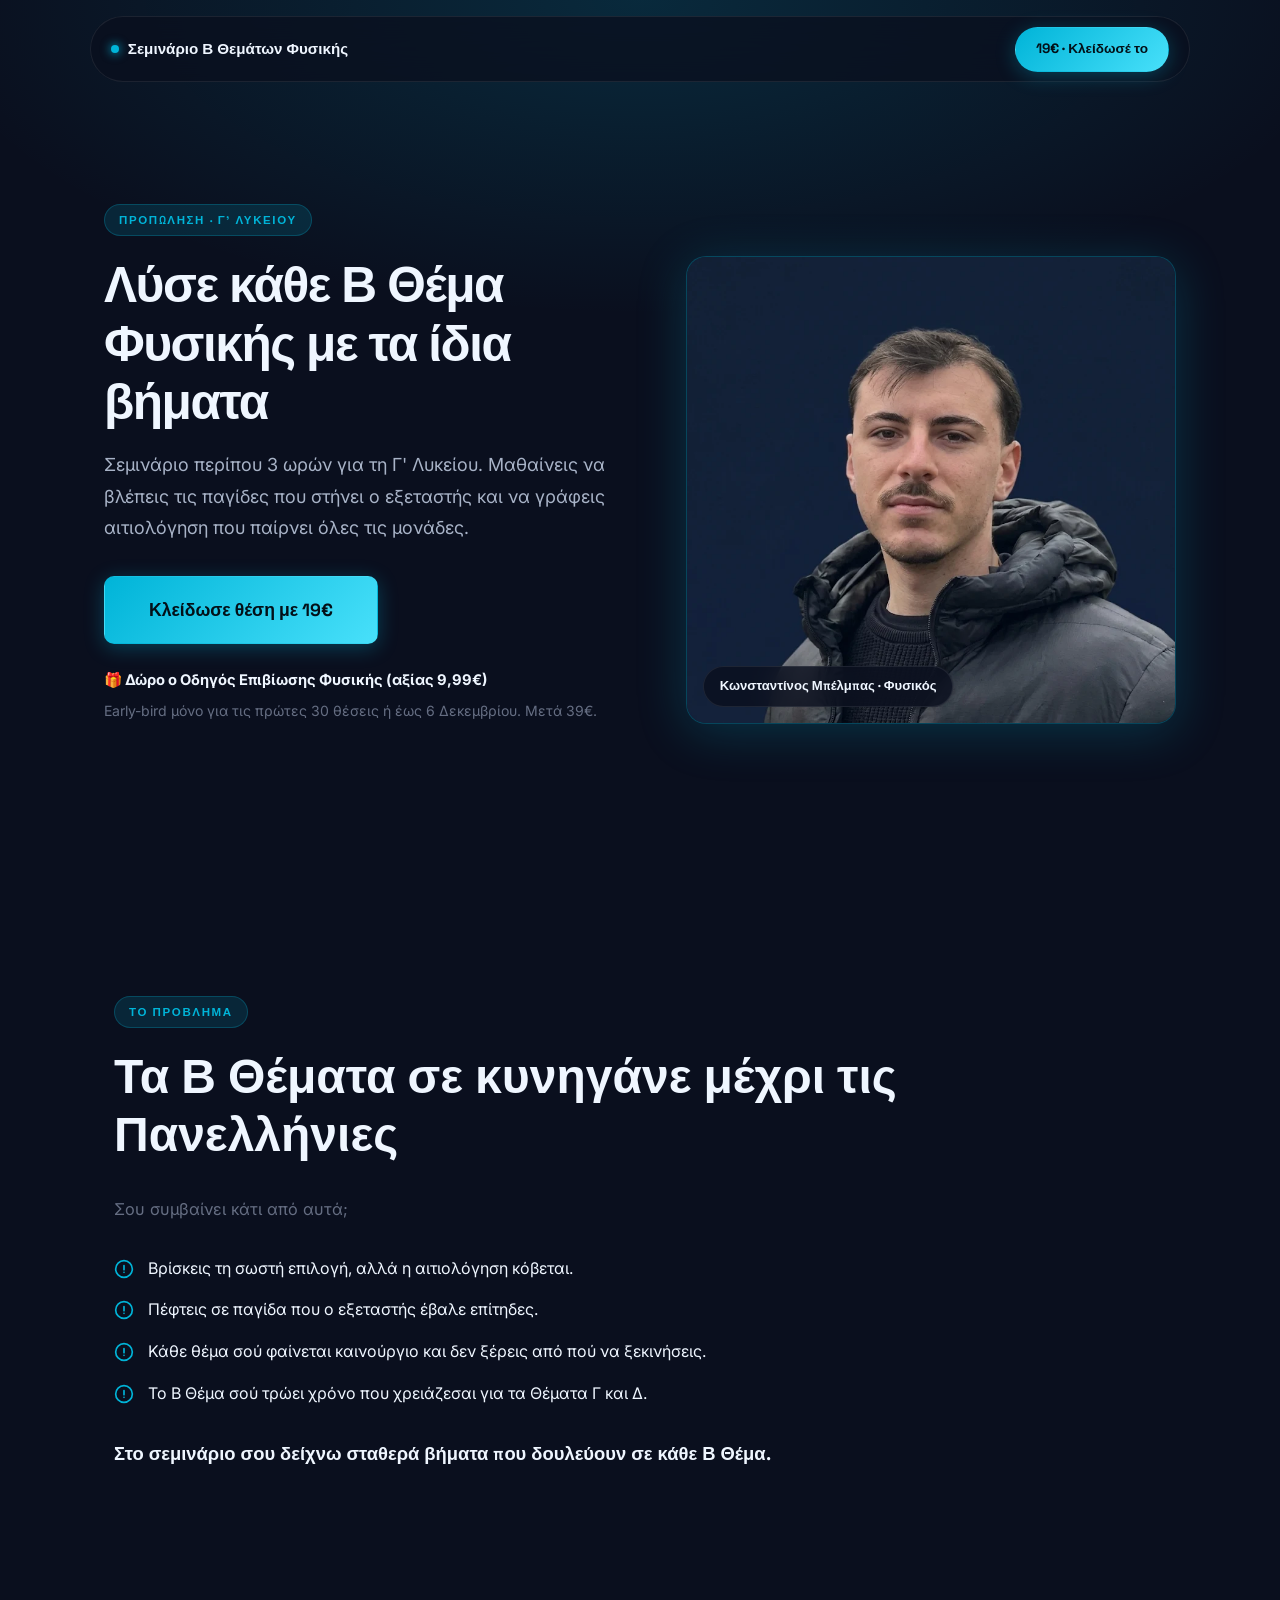
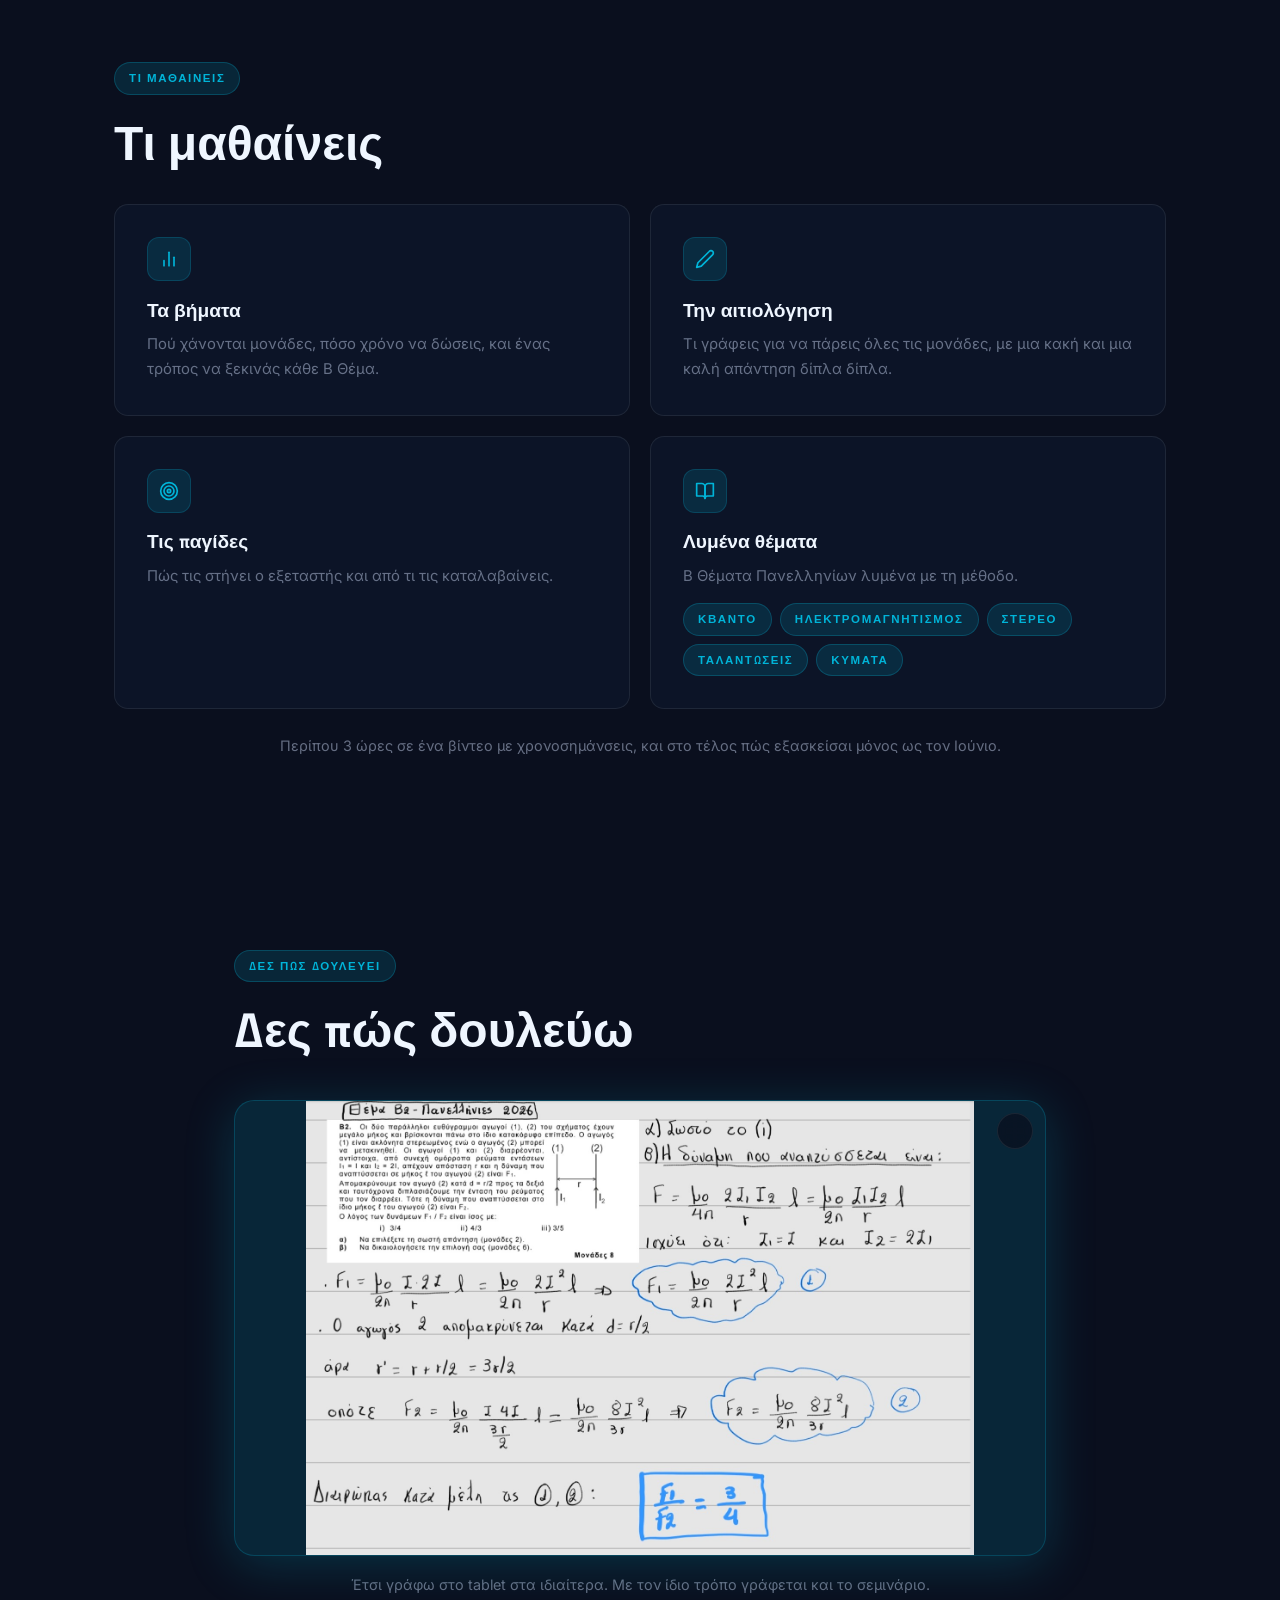
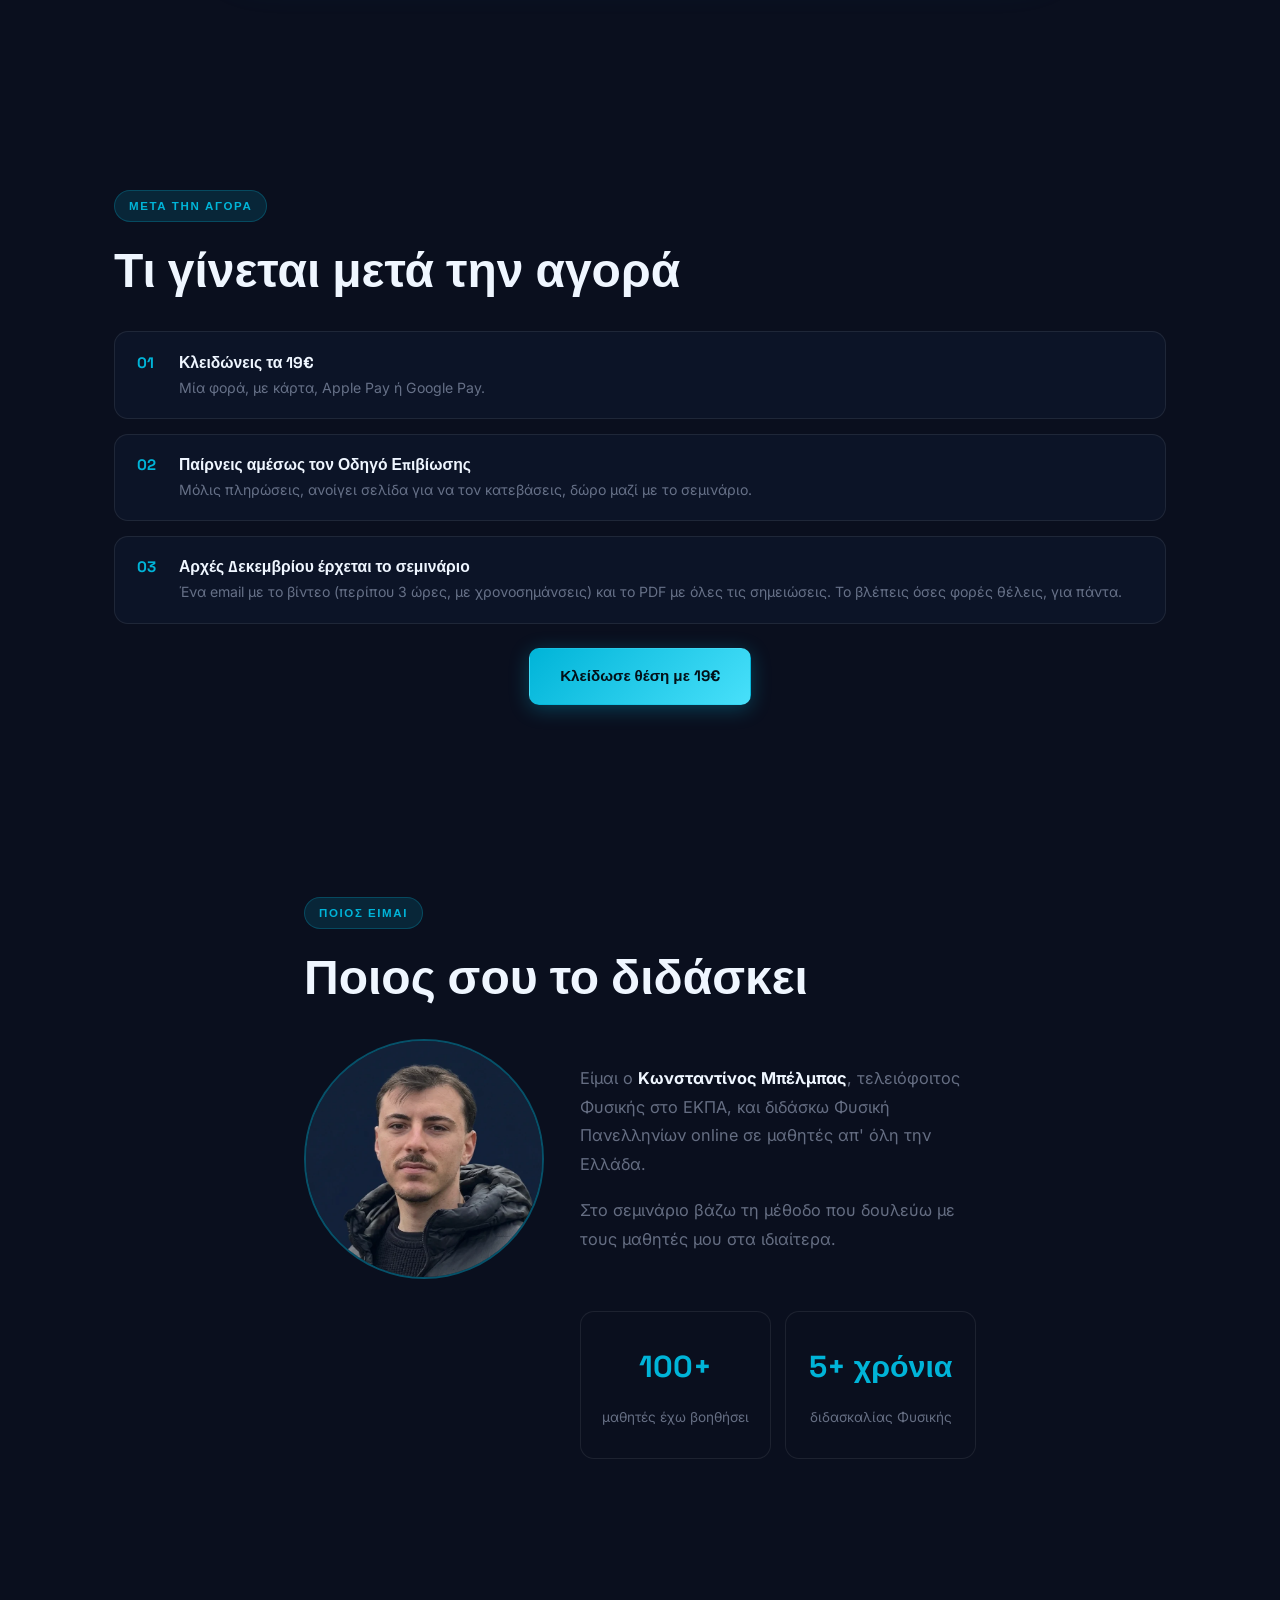
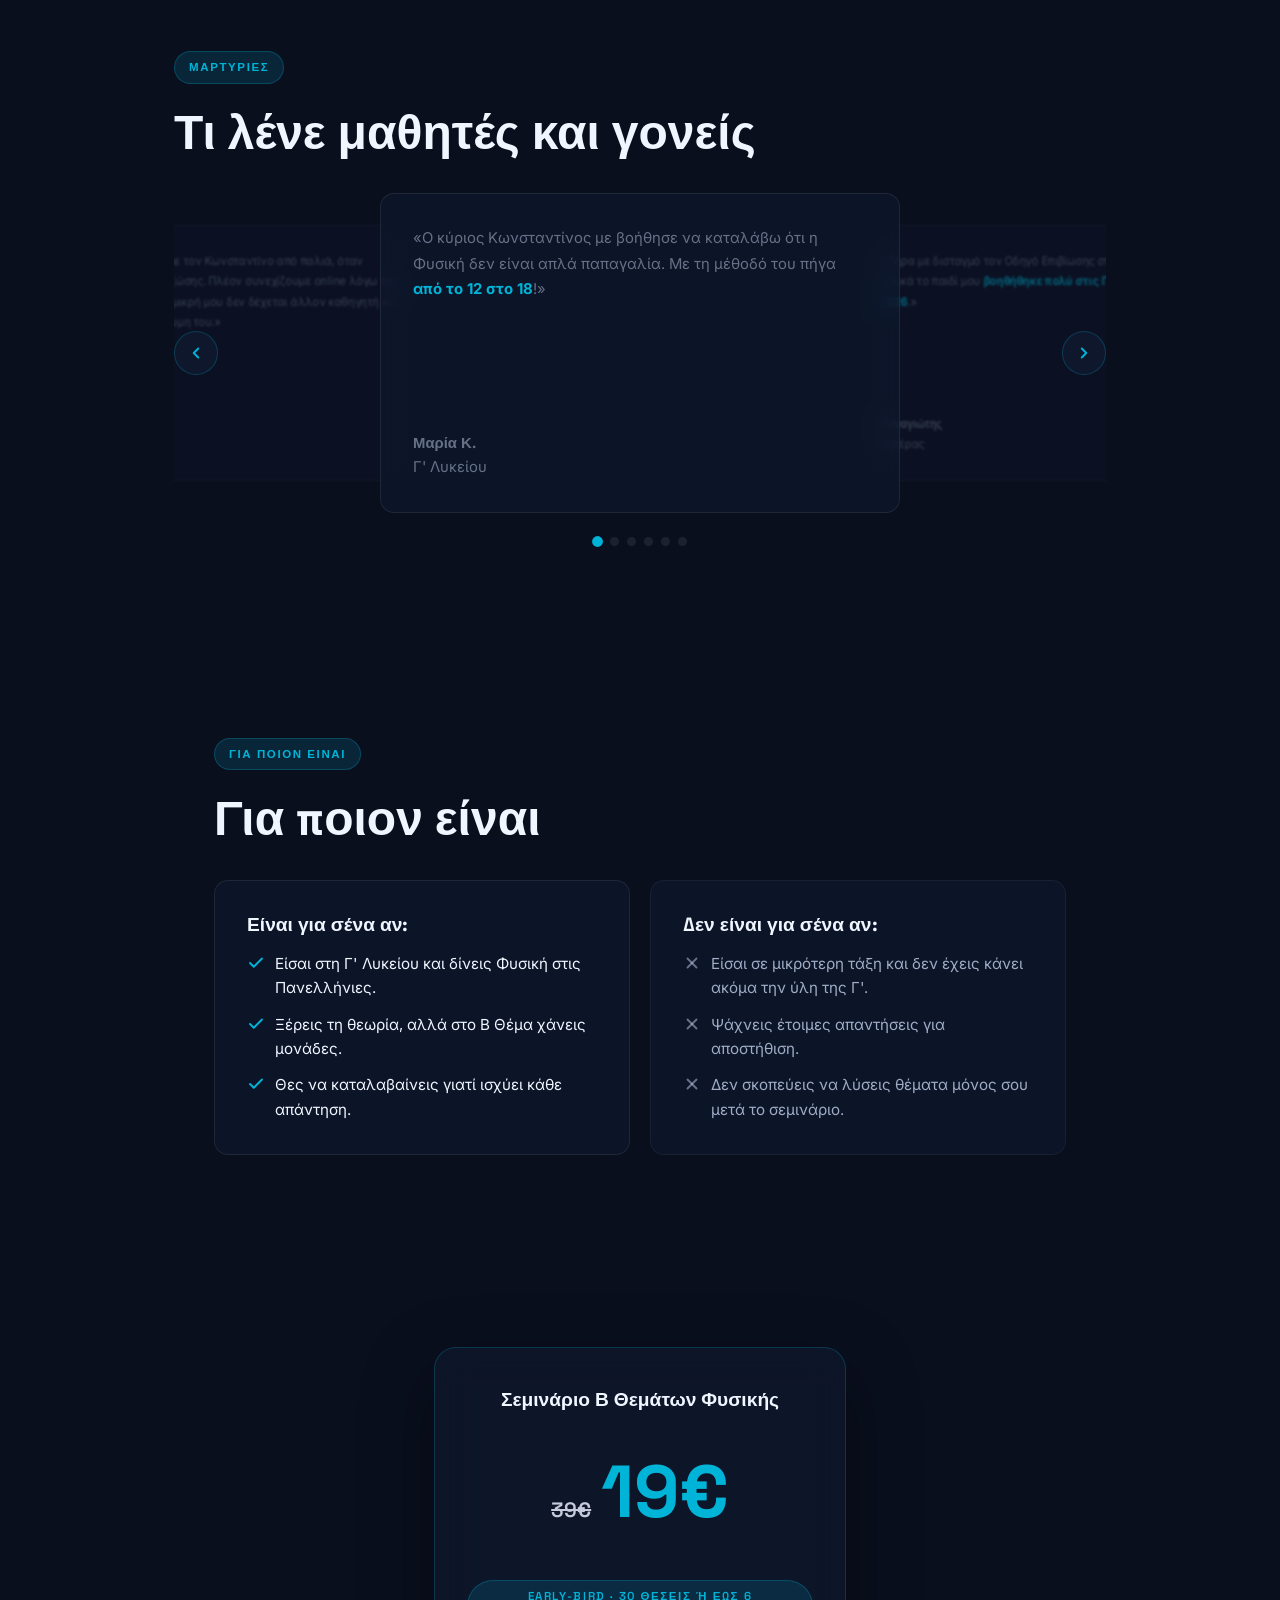
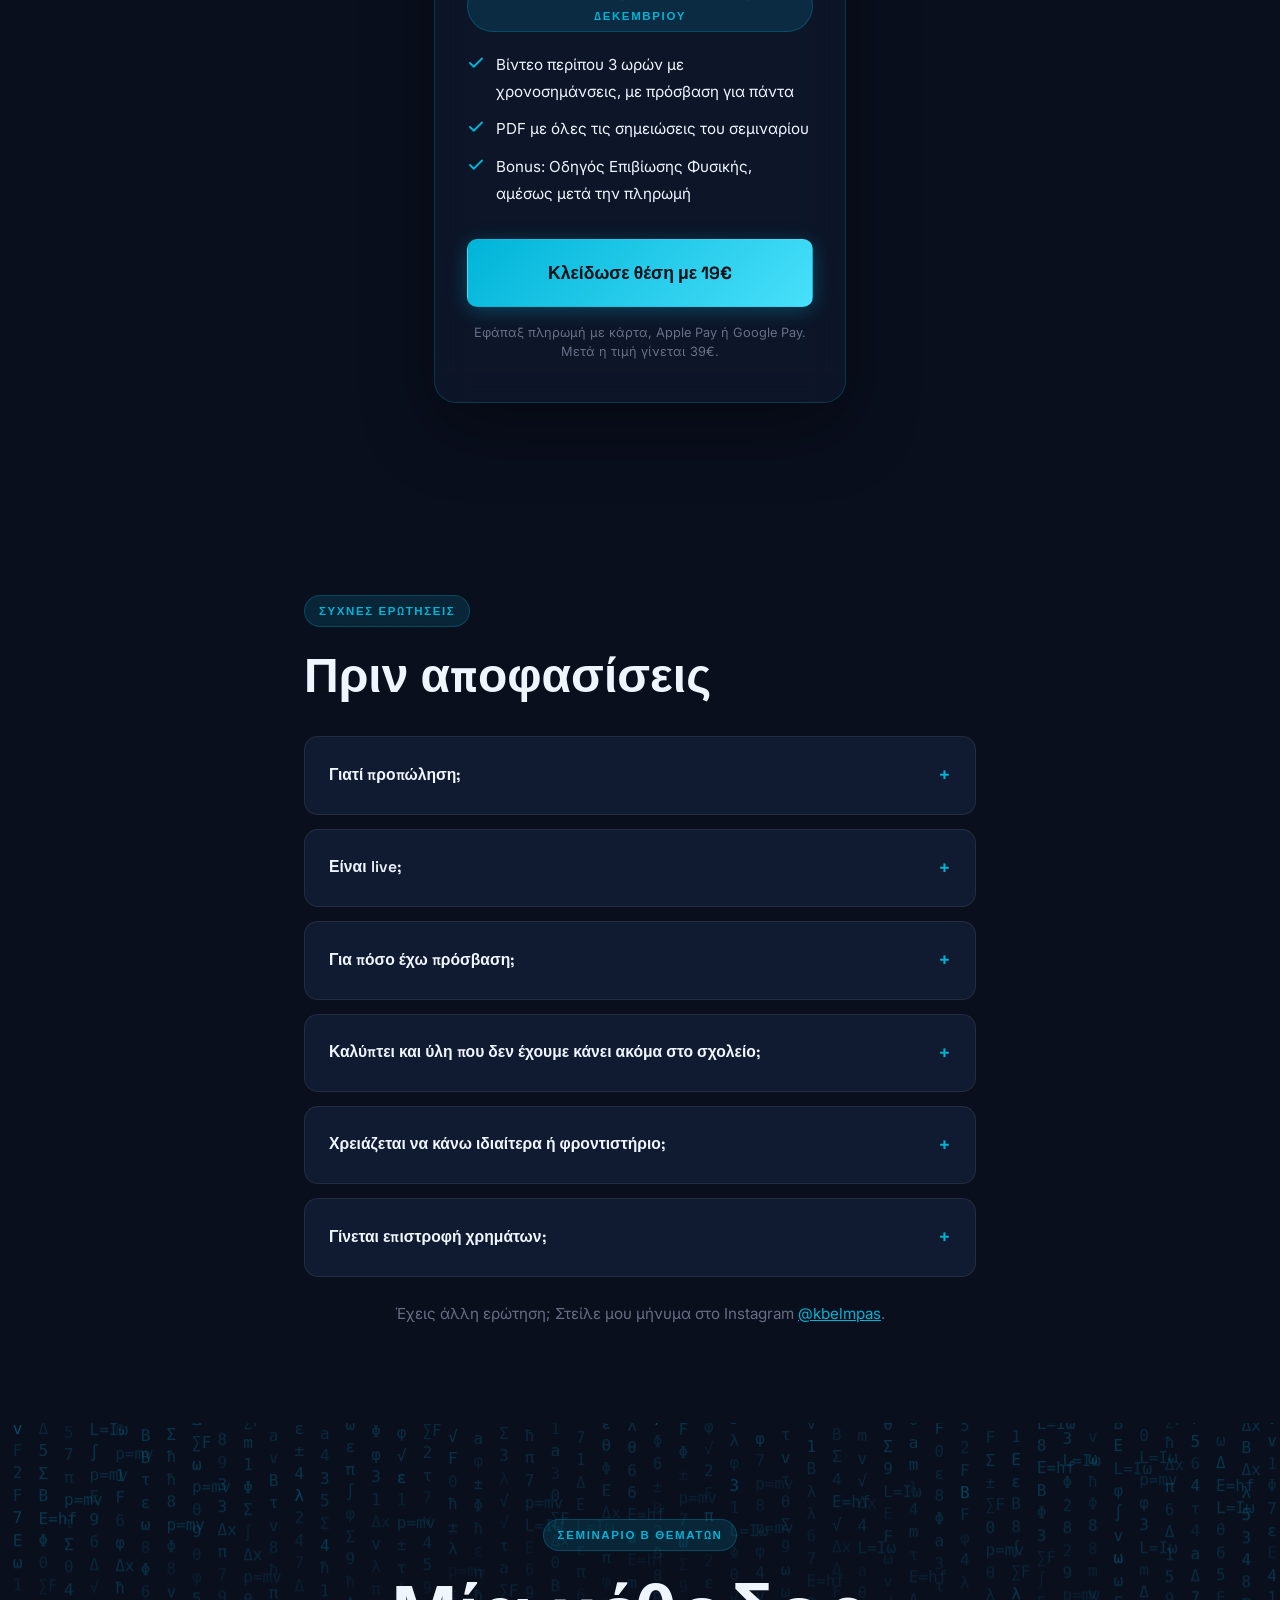
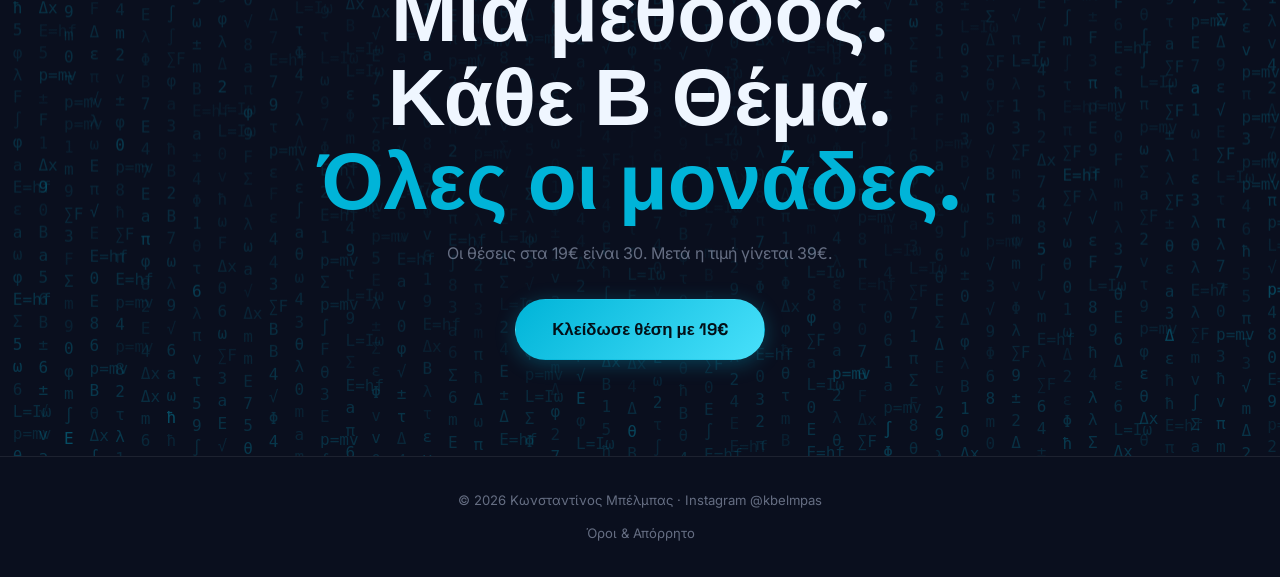
==== seminario/index.html @ d022cf9c "Swap hero/preview images: hero gets the author photo, preview gets the solved topic with zoom "Δες π" ====
<!DOCTYPE html>
<html lang="el">
<head>
  <meta charset="UTF-8" />
  <script>
    const SEMINARIO_CONFIG = {
      PRICE: "19€",
      PRICE_LABEL: "Early-bird · 30 θέσεις ή έως 6 Δεκεμβρίου",
      OLD_PRICE: "39€",
      PAYMENT_LINK: "https://buy.stripe.com/fZucN7dxR2Xf4Qkc6U7EQ06",
      EARLY_BIRD: true,
      PREVIEW_VIDEO_URL: "",
      HERO_VIDEO_URL: "",
      TESTIMONIALS: [
        {
          text: "Ο κύριος Κωνσταντίνος με βοήθησε να καταλάβω ότι η Φυσική δεν είναι απλά παπαγαλία. Με τη μέθοδό του πήγα από το 12 στο 18!",
          name: "Μαρία Κ.",
          detail: "Γ' Λυκείου",
          highlight: "από το 12 στο 18"
        },
        {
          text: "Πήρα με δισταγμό τον Οδηγό Επιβίωσης στη Φυσική, αλλά τελικά το παιδί μου βοηθήθηκε πολύ στις Πανελλήνιες του 2026.",
          name: "Παναγιώτης",
          detail: "πατέρας",
          highlight: "βοηθήθηκε πολύ στις Πανελλήνιες του 2026"
        },
        {
          text: "Ο κ. Κωνσταντίνος σε κάνει να καταλαβαίνεις ότι η Φυσική δεν είναι μόνο τύποι, αλλά βρίσκει εφαρμογές παντού. Πήγα από το 9 στο 16.",
          name: "Κώστας",
          detail: "Γ' Λυκείου",
          highlight: "από το 9 στο 16"
        },
        {
          text: "Αν και νέος, ο Κωνσταντίνος εμπνέει μια σιγουριά και κάνει τα παιδιά να προσπαθήσουν περισσότερο.",
          name: "Γιώργος",
          detail: "πατέρας"
        },
        {
          text: "Στην αρχή ήμουν διστακτική με τα online μαθήματα, αλλά ο μικρός τα έχει λατρέψει. Οι μετακινήσεις πέρα-δώθε σταμάτησαν, κάτι πολύ σημαντικό για εμάς. Αυτό που ξεχωρίζω είναι η οργάνωσή του, τόσο στο μάθημα όσο και στη συνεργασία μας.",
          name: "Κατερίνα",
          detail: "μητέρα"
        },
        {
          text: "Κάνουμε μάθημα με τον Κωνσταντίνο από παλιά, όταν δίδασκε ακόμα δια ζώσης. Πλέον συνεχίζουμε online λόγω της μετακόμισής του. Η μικρή μου δεν δέχεται άλλον καθηγητή και μετράει πολύ τη γνώμη του.",
          name: "Ορέστης",
          detail: "πατέρας"
        }
      ],
      EXAMPLE: { bad: "", good: "" }
    };

  </script>
  <meta name="viewport" content="width=device-width, initial-scale=1.0" />
  <meta name="robots" content="noindex, nofollow" />
  <title>Σεμινάριο Β Θεμάτων Φυσικής Πανελληνίων | Κωνσταντίνος Μπέλμπας</title>
  <meta name="description" content="Σεμινάριο περίπου 3 ωρών για τα Β Θέματα Φυσικής Πανελληνίων: τα βήματα, οι παγίδες και πώς γράφεις αιτιολόγηση για όλες τις μονάδες." />
  <meta property="og:title" content="Λύσε κάθε Β Θέμα Φυσικής με τα ίδια βήματα" />
  <meta property="og:description" content="Σεμινάριο περίπου 3 ωρών για τα Β Θέματα Φυσικής Πανελληνίων: τα βήματα, οι παγίδες και πώς γράφεις αιτιολόγηση για όλες τις μονάδες." />
  <meta property="og:image" content="/images/seminario-og.jpg" />
  <meta property="og:type" content="website" />
  <link rel="preconnect" href="https://fonts.googleapis.com" />
  <link rel="preconnect" href="https://fonts.gstatic.com" crossorigin />
  <link href="https://fonts.googleapis.com/css2?family=Space+Grotesk:wght@400;500;600;700&family=Inter:wght@400;500&display=swap" rel="stylesheet" />
  <link rel="stylesheet" href="/css/style.css" />
  <style>
    :root {
      --bg: #0A0F1E;
      --surface: #101A30;
      --accent: #00B4D8;
      --accent-dim: rgba(0, 180, 216, 0.14);
      --border: rgba(255, 255, 255, 0.08);
      --section-space: clamp(56px, 8vw, 96px);
    }

    .seminario-page {
      overflow-x: hidden;
    }

    .seminario-page section {
      padding: var(--section-space) 0;
    }

    .seminario-page h2 {
      margin-bottom: 32px;
    }

    .seminario-page .section-label {
      border-color: rgba(0, 180, 216, 0.25);
    }

    .seminario-page .btn-primary {
      background: linear-gradient(135deg, var(--accent) 0%, #48E0FA 100%);
      color: #031018;
      box-shadow: 0 4px 20px rgba(0, 180, 216, 0.3);
    }

    .seminario-page .btn-primary:hover {
      box-shadow: 0 8px 30px rgba(0, 180, 216, 0.45);
    }

    .seminario-page .btn-outline {
      border-color: rgba(0, 180, 216, 0.35);
    }

    .seminario-page .btn-outline:hover {
      border-color: rgba(0, 180, 216, 0.6);
    }

    .seminario-page .card {
      background: rgba(16, 26, 48, 0.55);
      backdrop-filter: blur(14px);
      -webkit-backdrop-filter: blur(14px);
    }

    .seminario-page .card:hover {
      border-color: rgba(0, 180, 216, 0.3);
    }

    .seminario-page .card-icon {
      border-color: rgba(0, 180, 216, 0.2);
    }

    .topbar {
      position: fixed;
      top: 16px;
      left: 50%;
      transform: translateX(-50%);
      z-index: 100;
      width: calc(100% - 2rem);
      max-width: 1100px;
      display: flex;
      align-items: center;
      justify-content: space-between;
      gap: 1rem;
      padding: 0.6rem 1.25rem;
      background: rgba(10, 15, 30, 0.75);
      backdrop-filter: blur(16px);
      -webkit-backdrop-filter: blur(16px);
      border: 1px solid var(--border);
      border-radius: 100px;
    }

    .topbar-brand {
      display: flex;
      align-items: center;
      gap: 0.55rem;
      font-family: 'Space Grotesk', sans-serif;
      font-weight: 700;
      color: var(--text);
      text-decoration: none;
      font-size: 0.95rem;
      white-space: nowrap;
    }

    .topbar-dot {
      width: 8px;
      height: 8px;
      border-radius: 50%;
      background: var(--accent);
      box-shadow: 0 0 8px 2px rgba(0, 180, 216, 0.55);
      flex-shrink: 0;
    }

    .topbar-brand-short {
      display: none;
    }

    .topbar-cta {
      display: inline-flex;
      align-items: center;
      justify-content: center;
      min-height: 44px;
      padding: 0.6rem 1.25rem;
      font-size: 0.85rem;
      border-radius: 100px;
      white-space: nowrap;
      flex-shrink: 0;
    }

    #hero {
      padding-top: calc(80px + 32px);
      background: radial-gradient(ellipse 80% 50% at 50% 0%, rgba(0, 180, 216, 0.16) 0%, transparent 70%);
    }

    #hero .container {
      max-width: 1120px;
    }

    .hero-grid {
      display: grid;
      grid-template-columns: 1fr;
      gap: 2.5rem;
      align-items: start;
    }

    .hero-content {
      text-align: center;
    }

    .hero-badges {
      display: flex;
      flex-wrap: wrap;
      justify-content: center;
      gap: 0.6rem;
      margin-bottom: 1.25rem;
    }

    .hero-badges .section-label {
      margin-bottom: 0;
    }

    .hero-title {
      font-size: clamp(2.1rem, 5vw, 3.1rem);
      line-height: 1.18;
      margin-bottom: 1.1rem;
    }

    .hero-sub {
      color: #A8B3C7;
      font-size: 1.125rem;
      max-width: 620px;
      margin: 0 auto 2rem;
    }

    .hero-buy {
      margin-bottom: 24px;
    }

    .hero-gift {
      color: var(--text);
      font-weight: 700;
      font-size: 0.92rem;
      margin-bottom: 0.35rem;
    }

    .hero-sub-note {
      color: var(--muted);
      font-size: 0.88rem;
    }

    .hero-media {
      position: relative;
      border-radius: 20px;
      overflow: hidden;
      aspect-ratio: 4 / 5;
      border: 1px solid rgba(0, 180, 216, 0.22);
      background: var(--accent-dim);
      box-shadow: 0 8px 50px rgba(0, 180, 216, 0.22);
    }

    .hero-media img {
      position: absolute;
      inset: 0;
      width: 100%;
      height: 100%;
      object-fit: cover;
      object-position: center 25%;
    }

    .hero-media--video {
      aspect-ratio: 16 / 9;
    }

    .hero-media-tag {
      position: absolute;
      left: 16px;
      bottom: 16px;
      font-family: 'Space Grotesk', sans-serif;
      font-weight: 600;
      font-size: 0.82rem;
      color: var(--text);
      background: rgba(10, 15, 30, 0.8);
      backdrop-filter: blur(12px);
      -webkit-backdrop-filter: blur(12px);
      border: 1px solid var(--border);
      border-radius: 100px;
      padding: 0.5rem 1rem;
      white-space: nowrap;
      z-index: 2;
    }

    .img-lightbox {
      position: fixed;
      inset: 0;
      z-index: 1000;
      background: rgba(5, 8, 16, 0.92);
      display: none;
      align-items: center;
      justify-content: center;
      padding: 24px;
    }

    .img-lightbox.is-open {
      display: flex;
    }

    .img-lightbox img {
      max-width: 100%;
      max-height: 100%;
      object-fit: contain;
      border-radius: 12px;
    }

    .img-lightbox-close {
      position: absolute;
      top: 20px;
      right: 20px;
      width: 44px;
      height: 44px;
      border-radius: 50%;
      background: rgba(16, 26, 48, 0.85);
      border: 1px solid var(--border);
      color: var(--text);
      display: flex;
      align-items: center;
      justify-content: center;
      cursor: pointer;
      z-index: 2;
    }

    .hero-media iframe {
      position: absolute;
      inset: 0;
      width: 100%;
      height: 100%;
      border: 0;
    }

    .hero-play-btn {
      position: absolute;
      top: 50%;
      left: 50%;
      transform: translate(-50%, -50%);
      width: 72px;
      height: 72px;
      border-radius: 50%;
      background: var(--accent);
      color: #031018;
      border: none;
      display: flex;
      align-items: center;
      justify-content: center;
      cursor: pointer;
      box-shadow: 0 8px 30px rgba(0, 180, 216, 0.45);
      z-index: 2;
    }

    @media (min-width: 769px) {
      #hero {
        padding-top: calc(80px + 48px);
      }

      .hero-grid {
        grid-template-columns: 1.05fr 0.95fr;
        align-items: stretch;
      }

      .hero-content {
        text-align: left;
      }

      .hero-badges {
        justify-content: flex-start;
      }

      .hero-sub {
        margin: 0 0 2rem;
      }

      .hero-media {
        aspect-ratio: auto;
        height: 100%;
      }

      .hero-media--video {
        aspect-ratio: 16 / 9;
        height: auto;
      }
    }

    .problem-intro {
      max-width: 680px;
      margin: 0 0 2rem;
      color: var(--muted);
      font-size: 1.02rem;
      line-height: 1.75;
    }

    .problem-list {
      list-style: none;
      max-width: 680px;
      margin: 0 0 2rem;
      display: flex;
      flex-direction: column;
      gap: 1rem;
    }

    .problem-item {
      display: flex;
      align-items: flex-start;
      gap: 0.85rem;
      color: var(--text);
      font-size: 1rem;
      line-height: 1.6;
    }

    .problem-item svg {
      flex-shrink: 0;
      margin-top: 3px;
      color: var(--accent);
    }

    .problem-close {
      max-width: 680px;
      margin: 0;
      font-family: 'Space Grotesk', sans-serif;
      font-weight: 600;
      font-size: 1.15rem;
      color: var(--text);
    }

    .learn-grid {
      display: grid;
      grid-template-columns: 1fr 1fr;
      gap: 1.25rem;
    }

    .get-icon {
      width: 44px;
      height: 44px;
      border-radius: 12px;
      background: var(--accent-dim);
      border: 1px solid rgba(0, 180, 216, 0.2);
      color: var(--accent);
      display: flex;
      align-items: center;
      justify-content: center;
      margin-bottom: 1.1rem;
    }

    .learn-tags {
      display: flex;
      flex-wrap: wrap;
      gap: 0.5rem;
      margin-top: 0.9rem;
    }

    .learn-tags .section-label {
      margin-bottom: 0;
    }

    .curriculum-list {
      display: flex;
      flex-direction: column;
      gap: 0.9rem;
    }

    .curriculum-item {
      display: flex;
      align-items: baseline;
      gap: 1rem;
      background: rgba(16, 26, 48, 0.55);
      border: 1px solid var(--border);
      border-radius: var(--radius);
      padding: 1.1rem 1.4rem;
    }

    .curriculum-num {
      font-family: 'Space Grotesk', sans-serif;
      font-weight: 700;
      color: var(--accent);
      font-size: 0.95rem;
      flex-shrink: 0;
      width: 1.6rem;
    }

    .curriculum-text h4 {
      font-size: 0.98rem;
      margin-bottom: 0.2rem;
    }

    .curriculum-text p {
      color: var(--muted);
      font-size: 0.88rem;
      margin: 0;
    }

    .curriculum-text p a {
      color: var(--accent);
    }

    .curriculum-note {
      margin-top: 1.5rem;
      color: var(--muted);
      font-size: 0.9rem;
      text-align: center;
    }

    .after-purchase-cta {
      margin-top: 1.5rem;
      text-align: center;
    }

    .after-purchase-cta .curriculum-note {
      margin-top: 0;
      margin-bottom: 1.25rem;
    }

    #preview .container {
      max-width: 860px;
    }

    .example-grid {
      display: grid;
      grid-template-columns: 1fr 1fr;
      gap: 1.25rem;
    }

    .example-head {
      display: flex;
      align-items: center;
      gap: 0.6rem;
      margin-bottom: 0.65rem;
    }

    .example-head h3 {
      margin-bottom: 0;
    }

    .example-marker {
      width: 10px;
      height: 10px;
      border-radius: 50%;
      flex-shrink: 0;
    }

    .example-marker--bad {
      background: #FF5C7A;
    }

    .example-marker--good {
      background: var(--accent);
    }

    .example-card p {
      color: var(--muted);
      font-size: 0.93rem;
      line-height: 1.7;
    }

    .preview-media {
      position: relative;
      margin-top: 2.5rem;
      border-radius: 20px;
      overflow: hidden;
      aspect-ratio: 16 / 9;
      border: 1px solid rgba(0, 180, 216, 0.22);
      background: var(--accent-dim);
      box-shadow: 0 8px 50px rgba(0, 180, 216, 0.22);
    }

    .preview-media img {
      position: absolute;
      inset: 0;
      width: 100%;
      height: 100%;
      object-fit: contain;
      cursor: zoom-in;
    }

    .preview-media iframe {
      position: absolute;
      inset: 0;
      width: 100%;
      height: 100%;
      border: 0;
    }

    .preview-media svg {
      position: absolute;
      inset: 0;
      width: 100%;
      height: 100%;
      color: var(--accent);
      padding: 25%;
      display: none;
    }

    .preview-zoom {
      position: absolute;
      top: 12px;
      right: 12px;
      width: 36px;
      height: 36px;
      border-radius: 50%;
      background: rgba(10, 15, 30, 0.75);
      backdrop-filter: blur(10px);
      -webkit-backdrop-filter: blur(10px);
      border: 1px solid var(--border);
      color: var(--text);
      display: flex;
      align-items: center;
      justify-content: center;
      cursor: zoom-in;
      z-index: 2;
    }

    .preview-caption {
      margin-top: 1rem;
      text-align: center;
      color: var(--muted);
      font-size: 0.9rem;
    }

    .about-grid {
      display: grid;
      grid-template-columns: 240px 1fr;
      gap: 2.25rem;
      align-items: center;
    }

    .about-avatar {
      width: 240px;
      height: 240px;
      border-radius: 50%;
      overflow: hidden;
      border: 2px solid rgba(0, 180, 216, 0.3);
      background: var(--accent-dim);
    }

    .about-avatar img {
      display: block;
      width: 100%;
      height: 100%;
      object-fit: cover;
      object-position: center 30%;
      transform: scale(1.15);
    }

    .about-stats {
      display: grid;
      grid-template-columns: repeat(2, 1fr);
      gap: 0.9rem;
      max-width: 420px;
      margin-top: 32px;
      margin-left: calc(240px + 2.25rem);
    }

    .about-bio {
      color: var(--muted);
      font-size: 1.02rem;
      line-height: 1.75;
      margin-bottom: 1.1rem;
    }

    .about-bio:last-child {
      margin-bottom: 0;
    }

    .about-bio strong {
      color: var(--text);
    }

    #testimonials .container {
      max-width: 980px;
    }

    .testimonial-carousel {
      position: relative;
      height: 320px;
      perspective: 1200px;
      overflow: hidden;
      touch-action: pan-y;
    }

    .carousel-track {
      position: relative;
      width: 100%;
      height: 100%;
    }

    .carousel-card {
      position: absolute;
      top: 50%;
      left: 50%;
      width: min(520px, 78vw);
      height: 100%;
      transform: translate(-50%, -50%);
      transition: transform 0.6s ease, opacity 0.6s ease, filter 0.6s ease;
      cursor: pointer;
    }

    .carousel-card[data-pos="active"] {
      transform: translate(-50%, -50%) scale(1);
      opacity: 1;
      filter: none;
      z-index: 3;
      cursor: default;
      pointer-events: auto;
    }

    .carousel-card[data-pos="prev"] {
      transform: translate(-50%, -50%) translateX(-78%) translateZ(-140px) rotateY(24deg) scale(0.8);
      opacity: 0.5;
      filter: blur(1px);
      z-index: 2;
      pointer-events: auto;
    }

    .carousel-card[data-pos="next"] {
      transform: translate(-50%, -50%) translateX(78%) translateZ(-140px) rotateY(-24deg) scale(0.8);
      opacity: 0.5;
      filter: blur(1px);
      z-index: 2;
      pointer-events: auto;
    }

    .carousel-card[data-pos="hidden"] {
      transform: translate(-50%, -50%) translateZ(-280px) scale(0.6);
      opacity: 0;
      z-index: 1;
      pointer-events: none;
    }

    .carousel-card .card {
      height: 100%;
      display: flex;
      flex-direction: column;
      justify-content: space-between;
    }

    .carousel-arrow {
      position: absolute;
      top: 50%;
      transform: translateY(-50%);
      z-index: 4;
      width: 44px;
      height: 44px;
      border-radius: 50%;
      display: flex;
      align-items: center;
      justify-content: center;
      background: rgba(16, 26, 48, 0.7);
      border: 1px solid rgba(0, 180, 216, 0.25);
      color: var(--accent);
      cursor: pointer;
      transition: border-color 0.2s ease, background 0.2s ease;
    }

    .carousel-arrow:hover {
      border-color: rgba(0, 180, 216, 0.6);
      background: rgba(16, 26, 48, 0.9);
    }

    .carousel-arrow--prev {
      left: 0;
    }

    .carousel-arrow--next {
      right: 0;
    }

    .carousel-dots {
      display: flex;
      justify-content: center;
      gap: 0.5rem;
      margin-top: 1.5rem;
    }

    .carousel-dot {
      width: 9px;
      height: 9px;
      border-radius: 50%;
      background: var(--border);
      border: none;
      padding: 0;
      cursor: pointer;
      transition: background 0.3s ease, transform 0.3s ease;
    }

    .carousel-dot.is-active {
      background: var(--accent);
      transform: scale(1.2);
    }

    .testimonial-text {
      color: var(--text);
      font-size: 0.98rem;
      line-height: 1.7;
      margin-bottom: 1.1rem;
    }

    .testimonial-text strong {
      color: var(--accent);
      font-weight: 700;
    }

    .testimonial-footer {
      display: flex;
      align-items: center;
      gap: 0.75rem;
    }

    .testimonial-avatar {
      width: 40px;
      height: 40px;
      border-radius: 50%;
      object-fit: cover;
      flex-shrink: 0;
    }

    .testimonial-name {
      font-family: 'Space Grotesk', sans-serif;
      font-weight: 600;
      font-size: 0.9rem;
      color: var(--text);
    }

    .testimonial-detail {
      color: var(--muted);
      font-size: 0.8rem;
    }

    #who-for .container {
      max-width: 900px;
    }

    .who-for-grid {
      display: grid;
      grid-template-columns: 1fr 1fr;
      gap: 1.25rem;
    }

    .who-for-card h3 {
      margin-bottom: 1rem;
    }

    .who-for-list {
      list-style: none;
      display: flex;
      flex-direction: column;
      gap: 0.75rem;
    }

    .who-for-list li {
      display: flex;
      align-items: flex-start;
      gap: 0.65rem;
    }

    .who-for-list--yes svg {
      flex-shrink: 0;
      margin-top: 2px;
      color: var(--accent);
    }

    .who-for-list--yes span {
      color: var(--text);
      font-size: 0.95rem;
      line-height: 1.6;
    }

    .who-for-list--no svg {
      flex-shrink: 0;
      margin-top: 2px;
      color: var(--muted);
    }

    .who-for-list--no span {
      color: #9FACC6;
      font-size: 0.95rem;
      line-height: 1.6;
    }

    .card.who-for-card--no {
      border-color: rgba(255, 255, 255, 0.05);
    }

    .card.who-for-card--no:hover {
      border-color: rgba(255, 255, 255, 0.05);
    }

    .who-for-card--no:hover::after {
      opacity: 0;
    }

    #pricing .container {
      max-width: 460px;
    }

    .pricing-card {
      background: rgba(16, 26, 48, 0.6);
      border: 1px solid rgba(0, 180, 216, 0.22);
      border-radius: 22px;
      backdrop-filter: blur(18px);
      -webkit-backdrop-filter: blur(18px);
      box-shadow: 0 24px 70px rgba(0, 0, 0, 0.4);
      padding: 2.5rem 2rem;
      text-align: center;
    }

    .pricing-card h3 {
      margin-bottom: 1.1rem;
    }

    .price-row {
      display: flex;
      align-items: baseline;
      justify-content: center;
      gap: 0.6rem;
      font-family: 'Space Grotesk', sans-serif;
      margin-bottom: 0.4rem;
    }

    .price-row .price-old {
      font-size: 1.3rem;
    }

    .price-row .price-new {
      font-size: clamp(2.6rem, 9vw, 4.6rem);
    }

    .pricing-card > .section-label {
      margin-top: 1rem;
    }

    .price-checklist {
      list-style: none;
      text-align: left;
      display: flex;
      flex-direction: column;
      gap: 0.7rem;
      margin: 0 auto 2rem;
    }

    .price-checklist li {
      display: flex;
      align-items: flex-start;
      gap: 0.7rem;
      color: var(--text);
      font-size: 0.95rem;
    }

    .price-checklist svg {
      flex-shrink: 0;
      margin-top: 2px;
      color: var(--accent);
    }

    .pricing-card .btn {
      width: 100%;
    }

    .price-fine {
      margin-top: 1rem;
      color: var(--muted);
      font-size: 0.8rem;
      line-height: 1.5;
    }

    #faq .container {
      max-width: 720px;
    }

    #faq a {
      color: var(--accent);
    }

    .faq-contact {
      margin-top: 1.5rem;
      text-align: center;
      color: var(--muted);
      font-size: 0.95rem;
    }

    #final-cta {
      position: relative;
      min-height: 60vh;
      display: flex;
      align-items: center;
      justify-content: center;
      text-align: center;
      overflow: hidden;
    }

    #final-cta::before {
      content: '';
      position: absolute;
      inset: 0;
      z-index: 1;
      background: radial-gradient(ellipse 60% 55% at 50% 50%, rgba(10, 15, 30, 0.88) 0%, rgba(10, 15, 30, 0.55) 60%, rgba(10, 15, 30, 0.25) 100%);
      pointer-events: none;
    }

    .final-cta-canvas {
      position: absolute;
      inset: 0;
      width: 100%;
      height: 100%;
      z-index: 0;
      display: block;
    }

    #final-cta .container {
      position: relative;
      z-index: 2;
      max-width: 720px;
    }

    #final-cta h2 {
      font-size: clamp(2.25rem, 8vw, 5rem);
      line-height: 1.05;
      margin-bottom: 1rem;
    }

    .final-cta-line {
      display: block;
      white-space: nowrap;
    }

    .final-cta-line--accent {
      color: var(--accent);
    }

    .final-cta-note {
      color: var(--muted);
      font-size: 1rem;
      margin-bottom: 2rem;
    }

    .final-cta-btn {
      display: inline-flex;
      align-items: center;
      justify-content: center;
      min-height: 48px;
      padding: 0.9rem 2.25rem;
      border-radius: 100px;
      font-size: 1.05rem;
    }

    .sticky-buy {
      display: none;
      position: fixed;
      bottom: 0;
      left: 0;
      right: 0;
      z-index: 90;
      background: rgba(10, 15, 30, 0.96);
      backdrop-filter: blur(16px);
      -webkit-backdrop-filter: blur(16px);
      border-top: 1px solid var(--border);
      padding: 0.85rem 1.25rem;
      align-items: center;
      justify-content: center;
    }

    .sticky-buy .btn {
      width: 100%;
      text-align: center;
      padding: 0.75rem 1.5rem;
      font-size: 0.9rem;
    }

    footer {
      display: flex;
      flex-direction: column;
      align-items: center;
      gap: 0.65rem;
    }

    .footer-links {
      display: flex;
      flex-wrap: wrap;
      justify-content: center;
      gap: 0.5rem 1.1rem;
    }

    footer a {
      color: var(--muted);
      text-decoration: none;
    }

    footer a:hover {
      color: var(--accent);
    }

    @media (max-width: 768px) {
      .topbar-brand-full {
        display: none;
      }

      .topbar-brand-short {
        display: inline;
      }

      .hero-media-tag {
        font-size: 0.72rem;
        padding: 0.4rem 0.75rem;
        left: 12px;
        bottom: 12px;
      }

      .learn-grid {
        grid-template-columns: 1fr;
      }

      .testimonial-carousel {
        height: 360px;
      }

      .carousel-card {
        width: min(420px, 86vw);
      }

      .carousel-card[data-pos="prev"] {
        transform: translate(-50%, -50%) translateX(-68%) translateZ(-110px) rotateY(20deg) scale(0.82);
      }

      .carousel-card[data-pos="next"] {
        transform: translate(-50%, -50%) translateX(68%) translateZ(-110px) rotateY(-20deg) scale(0.82);
      }

      .example-grid {
        grid-template-columns: 1fr;
      }

      .who-for-grid {
        grid-template-columns: 1fr;
      }

      .about-stats {
        margin-left: auto;
        margin-right: auto;
      }

      .about-grid {
        grid-template-columns: 1fr;
        text-align: center;
        justify-items: center;
      }

      .about-avatar {
        width: 180px;
        height: 180px;
      }

      .sticky-buy {
        display: flex;
      }

      body {
        padding-bottom: 76px;
      }

      .hero-sub-note,
      .hero-gift,
      .curriculum-text p,
      .card p,
      .example-card p,
      .preview-caption,
      .testimonial-text,
      .price-fine,
      .price-checklist li,
      .faq-contact,
      .curriculum-note,
      .accordion-a,
      .who-for-list span {
        font-size: 1rem;
      }
    }

  </style>
</head>
<body class="seminario-page">

  <div class="topbar">
    <a href="/index.html" class="topbar-brand">
      <span class="topbar-dot" aria-hidden="true"></span>
      <span class="topbar-brand-full">Σεμινάριο Β Θεμάτων Φυσικής</span>
      <span class="topbar-brand-short">Β Θέματα</span>
    </a>
    <a href="#" data-buy class="btn btn-primary topbar-cta" data-template="{PRICE} · Κλείδωσέ το"></a>
  </div>

  <section id="hero">
    <div class="container">
      <div class="hero-badges fade-in">
        <span class="section-label">Προπώληση · Γ' Λυκείου</span>
      </div>
      <div class="hero-grid">
        <div class="hero-content">
          <h1 class="hero-title fade-in">Λύσε κάθε Β Θέμα Φυσικής με τα ίδια βήματα</h1>
          <p class="hero-sub fade-in">Σεμινάριο περίπου 3 ωρών για τη Γ' Λυκείου. Μαθαίνεις να βλέπεις τις παγίδες που στήνει ο εξεταστής και να γράφεις αιτιολόγηση που παίρνει όλες τις μονάδες.</p>
          <a href="#" data-buy class="btn btn-primary btn-large hero-buy fade-in" data-template="Κλείδωσε θέση με {PRICE}"></a>
          <p class="hero-gift fade-in">🎁 Δώρο ο Οδηγός Επιβίωσης Φυσικής (αξίας 9,99€)</p>
          <p class="hero-sub-note fade-in" data-early-bird-only>Early-bird μόνο για τις πρώτες 30 θέσεις ή έως 6 Δεκεμβρίου. Μετά 39€.</p>
        </div>

        <div class="hero-media fade-in" id="hero-media">
          <img src="/assets/kostas-hero.jpg.webp" alt="Κωνσταντίνος Μπέλμπας" />
          <span class="hero-media-tag">Κωνσταντίνος Μπέλμπας · Φυσικός</span>
        </div>
      </div>
    </div>
  </section>

  <section id="problem">
    <div class="container">
      <span class="section-label fade-in">Το Πρόβλημα</span>
      <h2 class="fade-in">Τα Β Θέματα σε κυνηγάνε μέχρι τις Πανελλήνιες</h2>

      <p class="problem-intro fade-in">Σου συμβαίνει κάτι από αυτά;</p>

      <ul class="problem-list">
        <li class="problem-item fade-in">
          <svg width="20" height="20" viewBox="0 0 24 24" fill="none" stroke="currentColor" stroke-width="2" stroke-linecap="round" stroke-linejoin="round"><circle cx="12" cy="12" r="10"/><line x1="12" y1="8" x2="12" y2="13"/><line x1="12" y1="16" x2="12" y2="16.01"/></svg>
          <span>Βρίσκεις τη σωστή επιλογή, αλλά η αιτιολόγηση κόβεται.</span>
        </li>
        <li class="problem-item fade-in">
          <svg width="20" height="20" viewBox="0 0 24 24" fill="none" stroke="currentColor" stroke-width="2" stroke-linecap="round" stroke-linejoin="round"><circle cx="12" cy="12" r="10"/><line x1="12" y1="8" x2="12" y2="13"/><line x1="12" y1="16" x2="12" y2="16.01"/></svg>
          <span>Πέφτεις σε παγίδα που ο εξεταστής έβαλε επίτηδες.</span>
        </li>
        <li class="problem-item fade-in">
          <svg width="20" height="20" viewBox="0 0 24 24" fill="none" stroke="currentColor" stroke-width="2" stroke-linecap="round" stroke-linejoin="round"><circle cx="12" cy="12" r="10"/><line x1="12" y1="8" x2="12" y2="13"/><line x1="12" y1="16" x2="12" y2="16.01"/></svg>
          <span>Κάθε θέμα σού φαίνεται καινούργιο και δεν ξέρεις από πού να ξεκινήσεις.</span>
        </li>
        <li class="problem-item fade-in">
          <svg width="20" height="20" viewBox="0 0 24 24" fill="none" stroke="currentColor" stroke-width="2" stroke-linecap="round" stroke-linejoin="round"><circle cx="12" cy="12" r="10"/><line x1="12" y1="8" x2="12" y2="13"/><line x1="12" y1="16" x2="12" y2="16.01"/></svg>
          <span>Το Β Θέμα σού τρώει χρόνο που χρειάζεσαι για τα Θέματα Γ και Δ.</span>
        </li>
      </ul>

      <p class="problem-close fade-in">Στο σεμινάριο σου δείχνω σταθερά βήματα που δουλεύουν σε κάθε Β Θέμα.</p>
    </div>
  </section>

  <section id="learn">
    <div class="container">
      <span class="section-label fade-in">Τι Μαθαίνεις</span>
      <h2 class="fade-in">Τι μαθαίνεις</h2>

      <div class="learn-grid">
        <div class="card fade-in">
          <div class="get-icon">
            <svg width="20" height="20" viewBox="0 0 24 24" fill="none" stroke="currentColor" stroke-width="2" stroke-linecap="round" stroke-linejoin="round"><line x1="18" y1="20" x2="18" y2="10"/><line x1="12" y1="20" x2="12" y2="4"/><line x1="6" y1="20" x2="6" y2="14"/></svg>
          </div>
          <h3>Τα βήματα</h3>
          <p>Πού χάνονται μονάδες, πόσο χρόνο να δώσεις, και ένας τρόπος να ξεκινάς κάθε Β Θέμα.</p>
        </div>
        <div class="card fade-in">
          <div class="get-icon">
            <svg width="20" height="20" viewBox="0 0 24 24" fill="none" stroke="currentColor" stroke-width="2" stroke-linecap="round" stroke-linejoin="round"><path d="M17 3a2.85 2.83 0 1 1 4 4L7.5 20.5 2 22l1.5-5.5Z"/></svg>
          </div>
          <h3>Την αιτιολόγηση</h3>
          <p>Τι γράφεις για να πάρεις όλες τις μονάδες, με μια κακή και μια καλή απάντηση δίπλα δίπλα.</p>
        </div>
        <div class="card fade-in">
          <div class="get-icon">
            <svg width="20" height="20" viewBox="0 0 24 24" fill="none" stroke="currentColor" stroke-width="2" stroke-linecap="round" stroke-linejoin="round"><circle cx="12" cy="12" r="10"/><circle cx="12" cy="12" r="6"/><circle cx="12" cy="12" r="2"/></svg>
          </div>
          <h3>Τις παγίδες</h3>
          <p>Πώς τις στήνει ο εξεταστής και από τι τις καταλαβαίνεις.</p>
        </div>
        <div class="card fade-in">
          <div class="get-icon">
            <svg width="20" height="20" viewBox="0 0 24 24" fill="none" stroke="currentColor" stroke-width="2" stroke-linecap="round" stroke-linejoin="round"><path d="M2 3h6a4 4 0 0 1 4 4v14a3 3 0 0 0-3-3H2z"/><path d="M22 3h-6a4 4 0 0 0-4 4v14a3 3 0 0 1 3-3h7z"/></svg>
          </div>
          <h3>Λυμένα θέματα</h3>
          <p>Β Θέματα Πανελληνίων λυμένα με τη μέθοδο.</p>
          <div class="learn-tags">
            <span class="section-label">Κβάντο</span>
            <span class="section-label">Ηλεκτρομαγνητισμός</span>
            <span class="section-label">Στερεό</span>
            <span class="section-label">Ταλαντώσεις</span>
            <span class="section-label">Κύματα</span>
          </div>
        </div>
      </div>

      <p class="curriculum-note fade-in">Περίπου 3 ώρες σε ένα βίντεο με χρονοσημάνσεις, και στο τέλος πώς εξασκείσαι μόνος ως τον Ιούνιο.</p>
    </div>
  </section>

  <section id="preview">
    <div class="container">
      <span class="section-label fade-in">Δες Πώς Δουλεύει</span>
      <h2 class="fade-in" id="preview-title">Η ίδια απάντηση, διαφορετικές μονάδες</h2>

      <div class="example-grid" id="example-grid">
        <div class="card example-card fade-in">
          <div class="example-head">
            <span class="example-marker example-marker--bad" aria-hidden="true"></span>
            <h3>Αιτιολόγηση που κόβεται</h3>
          </div>
          <p id="example-bad"></p>
        </div>
        <div class="card example-card fade-in">
          <div class="example-head">
            <span class="example-marker example-marker--good" aria-hidden="true"></span>
            <h3>Αιτιολόγηση για όλες τις μονάδες</h3>
          </div>
          <p id="example-good"></p>
        </div>
      </div>

      <div class="preview-media fade-in" id="preview-media">
        <img src="/assets/seminario-preview.jpg.jpg" alt="Λυμένο Θέμα Β2 Φυσικής Πανελληνίων 2026 στο tablet" id="preview-img" />
        <svg viewBox="0 0 24 24" fill="none" stroke="currentColor" stroke-width="1.5" stroke-linecap="round" stroke-linejoin="round"><polygon points="5 3 19 12 5 21 5 3"/></svg>
        <button type="button" class="preview-zoom" id="preview-zoom" aria-label="Μεγέθυνση εικόνας">
          <svg width="16" height="16" viewBox="0 0 24 24" fill="none" stroke="currentColor" stroke-width="2" stroke-linecap="round" stroke-linejoin="round"><circle cx="11" cy="11" r="8"/><line x1="21" y1="21" x2="16.65" y2="16.65"/><line x1="11" y1="8" x2="11" y2="14"/><line x1="8" y1="11" x2="14" y2="11"/></svg>
        </button>
      </div>

      <p class="preview-caption fade-in" id="preview-caption">Έτσι μοιάζει το σεμινάριο: γράφω στο tablet και εξηγώ κάθε βήμα.</p>
    </div>
  </section>

  <section id="after-purchase">
    <div class="container">
      <span class="section-label fade-in">Μετά Την Αγορά</span>
      <h2 class="fade-in">Τι γίνεται μετά την αγορά</h2>

      <div class="curriculum-list">
        <div class="curriculum-item fade-in">
          <span class="curriculum-num">01</span>
          <div class="curriculum-text">
            <h4 data-template="{STEP1_TITLE}"></h4>
            <p>Μία φορά, με κάρτα, Apple Pay ή Google Pay.</p>
          </div>
        </div>
        <div class="curriculum-item fade-in">
          <span class="curriculum-num">02</span>
          <div class="curriculum-text">
            <h4>Παίρνεις αμέσως τον Οδηγό Επιβίωσης</h4>
            <p>Μόλις πληρώσεις, ανοίγει σελίδα για να τον κατεβάσεις, δώρο μαζί με το σεμινάριο.</p>
          </div>
        </div>
        <div class="curriculum-item fade-in">
          <span class="curriculum-num">03</span>
          <div class="curriculum-text">
            <h4>Αρχές Δεκεμβρίου έρχεται το σεμινάριο</h4>
            <p>Ένα email με το βίντεο (περίπου 3 ώρες, με χρονοσημάνσεις) και το PDF με όλες τις σημειώσεις. Το βλέπεις όσες φορές θέλεις, για πάντα.</p>
          </div>
        </div>
      </div>

      <div class="after-purchase-cta fade-in">
        <a href="#" data-buy class="btn btn-primary" data-template="Κλείδωσε θέση με {PRICE}"></a>
      </div>
    </div>
  </section>

  <section id="about">
    <div class="container">
      <span class="section-label fade-in">Ποιος Είμαι</span>
      <h2 class="fade-in">Ποιος σου το διδάσκει</h2>

      <div class="about-grid fade-in">
        <div class="about-avatar">
          <img src="/assets/kostas-hero.jpg.webp" alt="Κωνσταντίνος Μπέλμπας" />
        </div>
        <div>
          <p class="about-bio">Είμαι ο <strong>Κωνσταντίνος Μπέλμπας</strong>, τελειόφοιτος Φυσικής στο ΕΚΠΑ, και διδάσκω Φυσική Πανελληνίων online σε μαθητές απ' όλη την Ελλάδα.</p>
          <p class="about-bio">Στο σεμινάριο βάζω τη μέθοδο που δουλεύω με τους μαθητές μου στα ιδιαίτερα.</p>
        </div>
      </div>

      <div class="about-stats fade-in">
        <div class="stat-item">
          <span class="stat-number">100+</span>
          <span class="stat-label">μαθητές έχω βοηθήσει</span>
        </div>
        <div class="stat-item">
          <span class="stat-number">5+ χρόνια</span>
          <span class="stat-label">διδασκαλίας Φυσικής</span>
        </div>
      </div>
    </div>
  </section>

  <section id="testimonials">
    <div class="container">
      <span class="section-label fade-in">Μαρτυρίες</span>
      <h2 class="fade-in">Τι λένε μαθητές και γονείς</h2>

      <div class="testimonial-carousel fade-in" id="testimonial-carousel">
        <div class="carousel-track" id="carousel-track"></div>
        <button type="button" class="carousel-arrow carousel-arrow--prev" id="carousel-prev" aria-label="Προηγούμενη μαρτυρία">
          <svg width="18" height="18" viewBox="0 0 24 24" fill="none" stroke="currentColor" stroke-width="2.5" stroke-linecap="round" stroke-linejoin="round"><polyline points="15 18 9 12 15 6"/></svg>
        </button>
        <button type="button" class="carousel-arrow carousel-arrow--next" id="carousel-next" aria-label="Επόμενη μαρτυρία">
          <svg width="18" height="18" viewBox="0 0 24 24" fill="none" stroke="currentColor" stroke-width="2.5" stroke-linecap="round" stroke-linejoin="round"><polyline points="9 18 15 12 9 6"/></svg>
        </button>
      </div>
      <div class="carousel-dots" id="carousel-dots"></div>
    </div>
  </section>

  <section id="who-for">
    <div class="container">
      <span class="section-label fade-in">Για Ποιον Είναι</span>
      <h2 class="fade-in">Για ποιον είναι</h2>

      <div class="who-for-grid">
        <div class="card who-for-card who-for-card--yes fade-in">
          <h3>Είναι για σένα αν:</h3>
          <ul class="who-for-list who-for-list--yes">
            <li>
              <svg width="18" height="18" viewBox="0 0 24 24" fill="none" stroke="currentColor" stroke-width="2.5" stroke-linecap="round" stroke-linejoin="round" aria-hidden="true"><polyline points="20 6 9 17 4 12"/></svg>
              <span>Είσαι στη Γ' Λυκείου και δίνεις Φυσική στις Πανελλήνιες.</span>
            </li>
            <li>
              <svg width="18" height="18" viewBox="0 0 24 24" fill="none" stroke="currentColor" stroke-width="2.5" stroke-linecap="round" stroke-linejoin="round" aria-hidden="true"><polyline points="20 6 9 17 4 12"/></svg>
              <span>Ξέρεις τη θεωρία, αλλά στο Β Θέμα χάνεις μονάδες.</span>
            </li>
            <li>
              <svg width="18" height="18" viewBox="0 0 24 24" fill="none" stroke="currentColor" stroke-width="2.5" stroke-linecap="round" stroke-linejoin="round" aria-hidden="true"><polyline points="20 6 9 17 4 12"/></svg>
              <span>Θες να καταλαβαίνεις γιατί ισχύει κάθε απάντηση.</span>
            </li>
          </ul>
        </div>
        <div class="card who-for-card who-for-card--no fade-in">
          <h3>Δεν είναι για σένα αν:</h3>
          <ul class="who-for-list who-for-list--no">
            <li>
              <svg width="18" height="18" viewBox="0 0 24 24" fill="none" stroke="currentColor" stroke-width="2.5" stroke-linecap="round" stroke-linejoin="round" aria-hidden="true"><line x1="18" y1="6" x2="6" y2="18"/><line x1="6" y1="6" x2="18" y2="18"/></svg>
              <span>Είσαι σε μικρότερη τάξη και δεν έχεις κάνει ακόμα την ύλη της Γ'.</span>
            </li>
            <li>
              <svg width="18" height="18" viewBox="0 0 24 24" fill="none" stroke="currentColor" stroke-width="2.5" stroke-linecap="round" stroke-linejoin="round" aria-hidden="true"><line x1="18" y1="6" x2="6" y2="18"/><line x1="6" y1="6" x2="18" y2="18"/></svg>
              <span>Ψάχνεις έτοιμες απαντήσεις για αποστήθιση.</span>
            </li>
            <li>
              <svg width="18" height="18" viewBox="0 0 24 24" fill="none" stroke="currentColor" stroke-width="2.5" stroke-linecap="round" stroke-linejoin="round" aria-hidden="true"><line x1="18" y1="6" x2="6" y2="18"/><line x1="6" y1="6" x2="18" y2="18"/></svg>
              <span>Δεν σκοπεύεις να λύσεις θέματα μόνος σου μετά το σεμινάριο.</span>
            </li>
          </ul>
        </div>
      </div>
    </div>
  </section>

  <section id="pricing">
    <div class="container">
      <div class="pricing-card fade-in">
        <h3>Σεμινάριο Β Θεμάτων Φυσικής</h3>
        <div class="price-row">
          <span class="price-old" data-early-bird-only data-template="{OLD_PRICE}"></span>
          <span class="price-new" data-template="{PRICE}"></span>
        </div>
        <span class="section-label" data-early-bird-only data-template="{PRICE_LABEL}"></span>

        <ul class="price-checklist">
          <li>
            <svg width="18" height="18" viewBox="0 0 24 24" fill="none" stroke="currentColor" stroke-width="2.5" stroke-linecap="round" stroke-linejoin="round"><polyline points="20 6 9 17 4 12"/></svg>
            <span>Βίντεο περίπου 3 ωρών με χρονοσημάνσεις, με πρόσβαση για πάντα</span>
          </li>
          <li>
            <svg width="18" height="18" viewBox="0 0 24 24" fill="none" stroke="currentColor" stroke-width="2.5" stroke-linecap="round" stroke-linejoin="round"><polyline points="20 6 9 17 4 12"/></svg>
            <span>PDF με όλες τις σημειώσεις του σεμιναρίου</span>
          </li>
          <li>
            <svg width="18" height="18" viewBox="0 0 24 24" fill="none" stroke="currentColor" stroke-width="2.5" stroke-linecap="round" stroke-linejoin="round"><polyline points="20 6 9 17 4 12"/></svg>
            <span>Bonus: Οδηγός Επιβίωσης Φυσικής, αμέσως μετά την πληρωμή</span>
          </li>
        </ul>

        <a href="#" data-buy class="btn btn-primary btn-large" data-template="Κλείδωσε θέση με {PRICE}"></a>

        <p class="price-fine">Εφάπαξ πληρωμή με κάρτα, Apple Pay ή Google Pay.<span data-early-bird-only data-template=" Μετά η τιμή γίνεται {OLD_PRICE}."></span></p>
      </div>
    </div>
  </section>

  <section id="faq">
    <div class="container">
      <span class="section-label fade-in">Συχνές Ερωτήσεις</span>
      <h2 class="fade-in">Πριν αποφασίσεις</h2>

      <div class="fade-in">
        <details class="accordion-item">
          <summary>Γιατί προπώληση;<span class="accordion-icon">+</span></summary>
          <p class="accordion-a">Η μέθοδος υπάρχει ήδη: τη δουλεύω με τους μαθητές μου στα ιδιαίτερα. Αυτές τις εβδομάδες τη γράφω σε βίντεο, και όσοι κλείνουν θέση νωρίς την παίρνουν στη χαμηλότερη τιμή. Μέχρι να έρθει, έχεις αμέσως τον Οδηγό Επιβίωσης.</p>
        </details>

        <details class="accordion-item">
          <summary>Είναι live;<span class="accordion-icon">+</span></summary>
          <p class="accordion-a">Όχι, είναι ηχογραφημένο. Το βλέπεις όποτε θέλεις και πας κατευθείαν στην ενότητα που χρειάζεσαι από τις χρονοσημάνσεις.</p>
        </details>

        <details class="accordion-item">
          <summary>Για πόσο έχω πρόσβαση;<span class="accordion-icon">+</span></summary>
          <p class="accordion-a">Για πάντα. Το βλέπεις όσες φορές θέλεις, όποτε θέλεις.</p>
        </details>

        <details class="accordion-item">
          <summary>Καλύπτει και ύλη που δεν έχουμε κάνει ακόμα στο σχολείο;<span class="accordion-icon">+</span></summary>
          <p class="accordion-a">Ναι. Τα λυμένα θέματα ξεκινούν από Κβάντο και Ηλεκτρομαγνητισμό και συνεχίζουν σε Στερεό και Ταλαντώσεις, οπότε το ξαναβλέπεις όσο προχωράει η ύλη.</p>
        </details>

        <details class="accordion-item">
          <summary>Χρειάζεται να κάνω ιδιαίτερα ή φροντιστήριο;<span class="accordion-icon">+</span></summary>
          <p class="accordion-a">Όχι. Το σεμινάριο στέκεται μόνο του και πάει μαζί με όποια προετοιμασία κάνεις ήδη.</p>
        </details>

        <details class="accordion-item">
          <summary>Γίνεται επιστροφή χρημάτων;<span class="accordion-icon">+</span></summary>
          <p class="accordion-a">Όχι. Γι' αυτό σου λέω από πριν ακριβώς τι περιέχει, πότε έρχεται και τι παίρνεις αμέσως.</p>
        </details>
      </div>

      <p class="faq-contact fade-in">Έχεις άλλη ερώτηση; Στείλε μου μήνυμα στο Instagram <a href="https://instagram.com/kbelmpas" target="_blank" rel="noopener">@kbelmpas</a>.</p>
    </div>
  </section>

  <section id="final-cta">
    <canvas class="final-cta-canvas" id="final-cta-canvas" aria-hidden="true"></canvas>
    <div class="container">
      <span class="section-label fade-in">Σεμινάριο Β Θεμάτων</span>
      <h2><span class="final-cta-line">Μία μέθοδος.</span><span class="final-cta-line">Κάθε Β&nbsp;Θέμα.</span><span class="final-cta-line final-cta-line--accent">Όλες οι μονάδες.</span></h2>
      <p class="final-cta-note fade-in" data-early-bird-only data-template="Οι θέσεις στα {PRICE} είναι 30. Μετά η τιμή γίνεται {OLD_PRICE}."></p>
      <a href="#" data-buy class="btn btn-primary final-cta-btn" data-template="Κλείδωσε θέση με {PRICE}"></a>
    </div>
  </section>

  <footer>
    <p>© 2026 Κωνσταντίνος Μπέλμπας · <a href="https://instagram.com/kbelmpas" target="_blank" rel="noopener">Instagram @kbelmpas</a></p>
    <div class="footer-links">
      <a href="/seminario/oroi">Όροι & Απόρρητο</a>
    </div>
  </footer>

  <div class="sticky-buy">
    <a href="#" data-buy class="btn btn-primary" data-template="Κλείδωσε θέση · {PRICE}"></a>
  </div>

  <div class="img-lightbox" id="img-lightbox" aria-hidden="true">
    <button type="button" class="img-lightbox-close" id="img-lightbox-close" aria-label="Κλείσιμο">
      <svg width="20" height="20" viewBox="0 0 24 24" fill="none" stroke="currentColor" stroke-width="2" stroke-linecap="round" stroke-linejoin="round"><line x1="18" y1="6" x2="6" y2="18"/><line x1="6" y1="6" x2="18" y2="18"/></svg>
    </button>
    <img src="" alt="" id="img-lightbox-img" />
  </div>

  <script src="https://cdnjs.cloudflare.com/ajax/libs/gsap/3.12.5/gsap.min.js"></script>
  <script src="https://cdnjs.cloudflare.com/ajax/libs/gsap/3.12.5/ScrollTrigger.min.js"></script>
  <script>
    (function () {
      var cfg = SEMINARIO_CONFIG;
      var activePrice = cfg.EARLY_BIRD ? cfg.PRICE : cfg.OLD_PRICE;
      var step1Title = cfg.EARLY_BIRD ? ('Κλειδώνεις τα ' + cfg.PRICE) : ('Πληρώνεις ' + activePrice);

      document.querySelectorAll('[data-early-bird-only]').forEach(function (el) {
        el.style.display = cfg.EARLY_BIRD ? '' : 'none';
      });

      document.querySelectorAll('[data-template]').forEach(function (el) {
        el.textContent = el.getAttribute('data-template')
          .replace('{PRICE}', activePrice)
          .replace('{OLD_PRICE}', cfg.OLD_PRICE)
          .replace('{PRICE_LABEL}', cfg.PRICE_LABEL)
          .replace('{STEP1_TITLE}', step1Title);
      });

      document.querySelectorAll('[data-buy]').forEach(function (el) {
        el.href = cfg.PAYMENT_LINK;
      });

      var previewMedia = document.getElementById('preview-media');
      if (previewMedia && cfg.PREVIEW_VIDEO_URL) {
        var match = cfg.PREVIEW_VIDEO_URL.match(/(?:youtu\.be\/|youtube\.com\/(?:embed\/|watch\?v=|shorts\/))([\w-]+)/);
        var embedUrl = match ? 'https://www.youtube.com/embed/' + match[1] : cfg.PREVIEW_VIDEO_URL;
        var iframe = document.createElement('iframe');
        iframe.src = embedUrl;
        iframe.title = 'Προεπισκόπηση σεμιναρίου Β Θεμάτων Φυσικής';
        iframe.loading = 'lazy';
        iframe.allow = 'accelerometer; autoplay; clipboard-write; encrypted-media; gyroscope; picture-in-picture';
        iframe.allowFullscreen = true;
        previewMedia.innerHTML = '';
        previewMedia.appendChild(iframe);
      }

      var heroMedia = document.getElementById('hero-media');
      if (heroMedia && cfg.HERO_VIDEO_URL) {
        var heroMatch = cfg.HERO_VIDEO_URL.match(/(?:youtu\.be\/|youtube\.com\/(?:embed\/|watch\?v=|shorts\/))([\w-]+)/);
        var heroVideoId = heroMatch ? heroMatch[1] : null;

        if (heroVideoId) {
          heroMedia.classList.add('hero-media--video');
          heroMedia.innerHTML = '';

          var heroThumb = document.createElement('img');
          heroThumb.src = 'https://img.youtube.com/vi/' + heroVideoId + '/maxresdefault.jpg';
          heroThumb.alt = 'Παρουσίαση σεμιναρίου Β Θεμάτων Φυσικής';
          heroMedia.appendChild(heroThumb);

          var heroPlayBtn = document.createElement('button');
          heroPlayBtn.type = 'button';
          heroPlayBtn.className = 'hero-play-btn';
          heroPlayBtn.setAttribute('aria-label', 'Δες το βίντεο');
          heroPlayBtn.innerHTML = '<svg width="28" height="28" viewBox="0 0 24 24" fill="currentColor"><polygon points="6 4 20 12 6 20 6 4"/></svg>';
          heroMedia.appendChild(heroPlayBtn);

          heroPlayBtn.addEventListener('click', function () {
            var heroIframe = document.createElement('iframe');
            heroIframe.src = 'https://www.youtube-nocookie.com/embed/' + heroVideoId + '?autoplay=1';
            heroIframe.title = 'Παρουσίαση σεμιναρίου Β Θεμάτων Φυσικής';
            heroIframe.allow = 'accelerometer; autoplay; clipboard-write; encrypted-media; gyroscope; picture-in-picture';
            heroIframe.allowFullscreen = true;
            heroMedia.innerHTML = '';
            heroMedia.appendChild(heroIframe);
          });
        }
      }

      var imgLightbox = document.getElementById('img-lightbox');
      var imgLightboxImg = document.getElementById('img-lightbox-img');
      var imgLightboxClose = document.getElementById('img-lightbox-close');
      var openImgLightbox = null;

      if (imgLightbox && imgLightboxImg) {
        openImgLightbox = function (sourceImg) {
          imgLightboxImg.src = sourceImg.currentSrc || sourceImg.src;
          imgLightboxImg.alt = sourceImg.alt;
          imgLightbox.classList.add('is-open');
          imgLightbox.setAttribute('aria-hidden', 'false');
          document.body.style.overflow = 'hidden';
        };

        var closeImgLightbox = function () {
          imgLightbox.classList.remove('is-open');
          imgLightbox.setAttribute('aria-hidden', 'true');
          document.body.style.overflow = '';
        };

        if (imgLightboxClose) imgLightboxClose.addEventListener('click', closeImgLightbox);

        imgLightbox.addEventListener('click', function (e) {
          if (e.target === imgLightbox) closeImgLightbox();
        });

        document.addEventListener('keydown', function (e) {
          if (e.key === 'Escape' && imgLightbox.classList.contains('is-open')) closeImgLightbox();
        });
      }

      var previewSection = document.getElementById('preview');
      if (previewSection) {
        var example = cfg.EXAMPLE || {};
        var hasExample = !!(example.bad || example.good);
        var exampleGrid = document.getElementById('example-grid');
        var previewImg = document.getElementById('preview-img');
        var previewTitle = document.getElementById('preview-title');
        var previewCaption = document.getElementById('preview-caption');
        var previewZoomBtn = document.getElementById('preview-zoom');

        if (openImgLightbox && previewImg) {
          previewImg.addEventListener('click', function () { openImgLightbox(previewImg); });
          if (previewZoomBtn) previewZoomBtn.addEventListener('click', function () { openImgLightbox(previewImg); });
        }

        var showImageFallback = function () {
          if (!previewImg) return;
          previewImg.style.display = 'none';
          if (previewImg.nextElementSibling) previewImg.nextElementSibling.style.display = 'block';
        };

        var showImageOnlyCopy = function () {
          if (previewTitle) previewTitle.textContent = 'Δες πώς δουλεύω';
          if (previewCaption) previewCaption.textContent = 'Έτσι γράφω στο tablet στα ιδιαίτερα. Με τον ίδιο τρόπο γράφεται και το σεμινάριο.';
        };

        if (hasExample) {
          var exampleBad = document.getElementById('example-bad');
          var exampleGood = document.getElementById('example-good');
          if (exampleBad) exampleBad.textContent = example.bad;
          if (exampleGood) exampleGood.textContent = example.good;
          if (previewImg) {
            if (previewImg.complete && previewImg.naturalWidth === 0) {
              showImageFallback();
            } else {
              previewImg.addEventListener('error', showImageFallback);
            }
          }
        } else {
          if (exampleGrid) exampleGrid.style.display = 'none';
          if (!previewImg) {
            previewSection.style.display = 'none';
          } else if (previewImg.complete && previewImg.naturalWidth > 0) {
            showImageOnlyCopy();
          } else if (previewImg.complete && previewImg.naturalWidth === 0) {
            previewSection.style.display = 'none';
          } else {
            previewImg.addEventListener('load', showImageOnlyCopy);
            previewImg.addEventListener('error', function () {
              previewSection.style.display = 'none';
            });
          }
        }
      }

      var testimonialsSection = document.getElementById('testimonials');
      var carousel = document.getElementById('testimonial-carousel');
      var carouselTrack = document.getElementById('carousel-track');
      var carouselDotsWrap = document.getElementById('carousel-dots');
      var carouselPrevBtn = document.getElementById('carousel-prev');
      var carouselNextBtn = document.getElementById('carousel-next');

      if (testimonialsSection && carousel && carouselTrack && carouselDotsWrap) {
        if (!cfg.TESTIMONIALS || cfg.TESTIMONIALS.length === 0) {
          testimonialsSection.style.display = 'none';
        } else {
          var items = cfg.TESTIMONIALS;
          var total = items.length;
          var activeIndex = 0;
          var cardEls = [];
          var dotEls = [];
          var isPaused = false;
          var prefersReducedMotion = window.matchMedia && window.matchMedia('(prefers-reduced-motion: reduce)').matches;

          function escapeHtml(str) {
            return str.replace(/&/g, '&amp;').replace(/</g, '&lt;').replace(/>/g, '&gt;');
          }

          function highlightText(t) {
            var safeText = escapeHtml(t.text);
            if (t.highlight) {
              var safeHighlight = escapeHtml(t.highlight);
              safeText = safeText.split(safeHighlight).join('<strong>' + safeHighlight + '</strong>');
            }
            return safeText;
          }

          items.forEach(function (t, i) {
            var wrap = document.createElement('div');
            wrap.className = 'carousel-card';
            wrap.setAttribute('data-index', i);
            wrap.setAttribute('role', 'group');
            wrap.setAttribute('aria-label', 'Μαρτυρία ' + (i + 1) + ' από ' + total);

            var card = document.createElement('div');
            card.className = 'card testimonial-card';

            var text = document.createElement('p');
            text.className = 'testimonial-text';
            text.innerHTML = '«' + highlightText(t) + '»';
            card.appendChild(text);

            var footer = document.createElement('div');
            footer.className = 'testimonial-footer';

            if (t.image) {
              var img = document.createElement('img');
              img.className = 'testimonial-avatar';
              img.src = t.image;
              img.alt = t.name || '';
              footer.appendChild(img);
            }

            var names = document.createElement('div');
            var name = document.createElement('p');
            name.className = 'testimonial-name';
            name.textContent = t.name || '';
            names.appendChild(name);

            if (t.detail) {
              var detail = document.createElement('p');
              detail.className = 'testimonial-detail';
              detail.textContent = t.detail;
              names.appendChild(detail);
            }

            footer.appendChild(names);
            card.appendChild(footer);
            wrap.appendChild(card);

            wrap.addEventListener('click', function () {
              goTo(i);
            });

            carouselTrack.appendChild(wrap);
            cardEls.push(wrap);

            var dot = document.createElement('button');
            dot.type = 'button';
            dot.className = 'carousel-dot';
            dot.setAttribute('aria-label', 'Μαρτυρία ' + (i + 1));
            dot.addEventListener('click', function () {
              goTo(i);
            });
            carouselDotsWrap.appendChild(dot);
            dotEls.push(dot);
          });

          function renderCarousel() {
            cardEls.forEach(function (el, i) {
              var offset = (i - activeIndex + total) % total;
              var pos;
              if (offset === 0) pos = 'active';
              else if (offset === 1) pos = 'next';
              else if (offset === total - 1) pos = 'prev';
              else pos = 'hidden';
              el.setAttribute('data-pos', pos);
            });
            dotEls.forEach(function (el, i) {
              el.classList.toggle('is-active', i === activeIndex);
            });
          }

          function goTo(index) {
            activeIndex = ((index % total) + total) % total;
            renderCarousel();
          }

          function nextSlide() { goTo(activeIndex + 1); }
          function prevSlide() { goTo(activeIndex - 1); }

          if (carouselPrevBtn) carouselPrevBtn.addEventListener('click', prevSlide);
          if (carouselNextBtn) carouselNextBtn.addEventListener('click', nextSlide);

          if (!prefersReducedMotion && total > 1) {
            setInterval(function () {
              if (!isPaused) nextSlide();
            }, 5000);
          }

          carousel.addEventListener('mouseenter', function () { isPaused = true; });
          carousel.addEventListener('mouseleave', function () { isPaused = false; });

          var touchStartX = 0;
          var touchDeltaX = 0;

          carousel.addEventListener('touchstart', function (e) {
            isPaused = true;
            touchStartX = e.touches[0].clientX;
            touchDeltaX = 0;
          }, { passive: true });

          carousel.addEventListener('touchmove', function (e) {
            touchDeltaX = e.touches[0].clientX - touchStartX;
          }, { passive: true });

          carousel.addEventListener('touchend', function () {
            if (Math.abs(touchDeltaX) > 40) {
              if (touchDeltaX < 0) nextSlide();
              else prevSlide();
            }
            isPaused = false;
          });

          renderCarousel();
        }
      }
    })();

    (function () {
      var canvas = document.getElementById('final-cta-canvas');
      var section = document.getElementById('final-cta');
      if (!canvas || !section) return;

      var ctx = canvas.getContext('2d');
      if (!ctx) return;

      var symbols = ['F', 'm', 'a', 'v', 'ω', 'λ', 'θ', 'φ', 'Φ', 'B', 'E', 'ε', 'τ', 'Σ', 'Δ', '∑F', 'Δx', 'E=hf', 'p=mv', 'L=Iω', '±', '√', '∫', 'π', 'ħ', '0', '1', '2', '3', '4', '5', '6', '7', '8', '9'];
      var fontSize = 16;
      var lineHeight = fontSize * 1.4;
      var baseMinAlpha = 0.15;
      var baseMaxAlpha = 0.35;
      var leadAlpha = 0.5;

      var prefersReducedMotion = window.matchMedia && window.matchMedia('(prefers-reduced-motion: reduce)').matches;
      var width = 0, height = 0, columns = [];
      var rafId = null;
      var isVisible = false;

      function randomSymbol() {
        return symbols[Math.floor(Math.random() * symbols.length)];
      }

      function randomSpeed() {
        return 0.5 + Math.random() * 1.4;
      }

      function buildColumns() {
        var colWidth = fontSize * 1.6;
        var count = Math.max(4, Math.floor(width / colWidth));
        if (window.innerWidth <= 768) {
          count = Math.max(3, Math.floor(count * 0.5));
        }

        var rows = Math.ceil(height / lineHeight) + 2;

        columns = [];
        for (var i = 0; i < count; i++) {
          var chars = [];
          var alphas = [];
          for (var r = 0; r < rows; r++) {
            chars.push(randomSymbol());
            alphas.push(r === 0 ? leadAlpha : baseMinAlpha + Math.random() * (baseMaxAlpha - baseMinAlpha));
          }
          columns.push({
            x: i * colWidth + colWidth / 2,
            offsetY: Math.random() * rows * lineHeight,
            speed: randomSpeed(),
            chars: chars,
            alphas: alphas,
            rows: rows
          });
        }
      }

      function resize() {
        width = canvas.width = canvas.offsetWidth;
        height = canvas.height = canvas.offsetHeight;
        buildColumns();
      }

      function drawFrame(animated) {
        ctx.clearRect(0, 0, width, height);
        ctx.font = fontSize + 'px monospace';

        for (var i = 0; i < columns.length; i++) {
          var col = columns[i];
          var totalHeight = col.rows * lineHeight;
          for (var r = 0; r < col.rows; r++) {
            var y = ((r * lineHeight + col.offsetY) % totalHeight) - lineHeight;
            if (y < -lineHeight || y > height + lineHeight) continue;
            ctx.fillStyle = 'rgba(0, 180, 216, ' + col.alphas[r].toFixed(2) + ')';
            ctx.fillText(col.chars[r], col.x, y);
          }
          if (animated) {
            col.offsetY += col.speed;
          }
        }
      }

      function tick() {
        if (!isVisible) return;
        drawFrame(true);
        rafId = requestAnimationFrame(tick);
      }

      function start() {
        if (prefersReducedMotion || rafId) return;
        rafId = requestAnimationFrame(tick);
      }

      function stop() {
        if (rafId) {
          cancelAnimationFrame(rafId);
          rafId = null;
        }
      }

      resize();
      drawFrame(false);

      if (prefersReducedMotion) {
        window.addEventListener('resize', function () {
          resize();
          drawFrame(false);
        });
        return;
      }

      if (window.IntersectionObserver) {
        var observer = new IntersectionObserver(function (entries) {
          entries.forEach(function (entry) {
            isVisible = entry.isIntersecting;
            if (isVisible) start();
            else stop();
          });
        }, { threshold: 0.1 });
        observer.observe(section);
      } else {
        isVisible = true;
        start();
      }

      var resizeTimer;
      window.addEventListener('resize', function () {
        clearTimeout(resizeTimer);
        resizeTimer = setTimeout(function () {
          resize();
          if (!isVisible) drawFrame(false);
        }, 200);
      });
    })();

    gsap.registerPlugin(ScrollTrigger);

    gsap.timeline({ delay: 0.1 })
      .from('.hero-badges', { opacity: 0, y: 10, duration: 0.5, ease: 'power3.out' })
      .from('.hero-title', { opacity: 0, y: 28, duration: 0.7, ease: 'power3.out' }, '-=0.3')
      .from('.hero-sub', { opacity: 0, y: 16, duration: 0.6, ease: 'power3.out' }, '-=0.3')
      .from('.hero-buy', { y: 16, duration: 0.5, ease: 'power3.out' }, '-=0.25')
      .from('.hero-gift', { opacity: 0, y: 10, duration: 0.4, ease: 'power3.out' }, '-=0.2')
      .from('.hero-sub-note', { opacity: 0, y: 10, duration: 0.4, ease: 'power3.out' }, '-=0.2')
      .from('.hero-media', { opacity: 0, scale: 0.96, duration: 0.6, ease: 'power3.out' }, '-=0.4');

    gsap.utils.toArray('.learn-grid .card, .curriculum-item').forEach(function (el, i) {
      gsap.from(el, {
        scrollTrigger: { trigger: el, start: 'top 90%', toggleActions: 'play none none none' },
        opacity: 0, y: 20, duration: 0.5, delay: (i % 4) * 0.08, ease: 'power3.out',
      });
    });

    gsap.utils.toArray('.problem-item').forEach(function (el, i) {
      gsap.from(el, {
        scrollTrigger: { trigger: el, start: 'top 92%', toggleActions: 'play none none none' },
        opacity: 0, x: -16, duration: 0.45, delay: i * 0.07, ease: 'power3.out',
      });
    });

    gsap.utils.toArray('#final-cta h2, .final-cta-btn').forEach(function (el) {
      gsap.from(el, {
        scrollTrigger: { trigger: el, start: 'top 88%', toggleActions: 'play none none none' },
        y: 20, duration: 0.6, ease: 'power3.out',
      });
    });

    gsap.utils.toArray('.fade-in').forEach(function (el) {
      if (el.closest('.learn-grid') || el.closest('.curriculum-list') || el.closest('.problem-list') || el.closest('#hero')) return;
      gsap.from(el, {
        scrollTrigger: { trigger: el, start: 'top 88%', toggleActions: 'play none none none' },
        opacity: 0, y: 20, duration: 0.6, ease: 'power3.out',
      });
    });
  </script>
</body>
</html>
---- css/style.css ----
/* ═══════════════════════════════════════════════════════════════════
   RESET & BASE
═══════════════════════════════════════════════════════════════════ */
*, *::before, *::after {
  box-sizing: border-box;
  margin: 0;
  padding: 0;
}

html {
  scroll-behavior: smooth;
}

body {
  background-color: var(--bg);
  color: var(--text);
  font-family: 'Inter', sans-serif;
  line-height: 1.75;
  font-size: 16px;
  -webkit-font-smoothing: antialiased;
  transition: background-color 0.3s ease, color 0.3s ease;
}

/* ═══════════════════════════════════════════════════════════════════
   CSS VARIABLES
═══════════════════════════════════════════════════════════════════ */
:root {
  --bg:         #0A0A0A;
  --surface:    #111827;
  --accent:     #22D3EE;
  --accent-dim: rgba(34, 211, 238, 0.11);
  --text:       #EFF6FF;
  --muted:      rgba(200, 214, 240, 0.48);
  --border:     rgba(255, 255, 255, 0.07);
  --radius:     14px;
  --nav-h:      72px;
}

[data-theme="light"] {
  --bg:         #F8FAFC;
  --surface:    #FFFFFF;
  --accent:     #0284C7;
  --accent-dim: rgba(2, 132, 199, 0.08);
  --text:       #0F172A;
  --muted:      rgba(15, 23, 42, 0.5);
  --border:     rgba(0, 0, 0, 0.08);
}

/* ═══════════════════════════════════════════════════════════════════
   TYPOGRAPHY
═══════════════════════════════════════════════════════════════════ */
h1, h2, h3, h4 {
  font-family: 'Space Grotesk', sans-serif;
  font-weight: 700;
  line-height: 1.2;
  color: var(--text);
}

h2 {
  font-size: clamp(2rem, 4vw, 3rem);
  margin-bottom: 1.5rem;
}

h3 { font-size: 1.2rem; }
h4 { font-size: 1rem; margin-bottom: 0.4rem; }

.accent { color: var(--accent); text-decoration: none; }

/* ═══════════════════════════════════════════════════════════════════
   UTILITIES
═══════════════════════════════════════════════════════════════════ */
.container {
  max-width: 1100px;
  margin: 0 auto;
  padding: 0 1.5rem;
}

.section-label {
  display: inline-flex;
  align-items: center;
  font-family: 'Space Grotesk', sans-serif;
  font-size: 0.72rem;
  font-weight: 600;
  letter-spacing: 0.14em;
  text-transform: uppercase;
  color: var(--accent);
  background: var(--accent-dim);
  border: 1px solid rgba(34, 211, 238, 0.2);
  border-radius: 100px;
  padding: 5px 14px;
  margin-bottom: 1.25rem;
}

[data-theme="light"] .section-label {
  border-color: rgba(2, 132, 199, 0.2);
}

section {
  padding: 110px 0;
}

/* ═══════════════════════════════════════════════════════════════════
   NAVBAR
═══════════════════════════════════════════════════════════════════ */
#navbar {
  position: fixed;
  top: 0;
  left: 0;
  right: 0;
  z-index: 100;
  height: var(--nav-h);
  background: rgba(10, 10, 10, 0.7);
  backdrop-filter: blur(20px);
  -webkit-backdrop-filter: blur(20px);
  border-bottom: 1px solid var(--border);
  transition: background 0.3s ease;
}

#navbar.scrolled {
  background: rgba(10, 10, 10, 0.94);
}

[data-theme="light"] #navbar {
  background: rgba(248, 250, 252, 0.75);
}

[data-theme="light"] #navbar.scrolled {
  background: rgba(248, 250, 252, 0.96);
}

.nav-container {
  max-width: 1100px;
  margin: 0 auto;
  padding: 0 1.5rem;
  height: 100%;
  display: flex;
  align-items: center;
  justify-content: space-between;
}

.nav-brand {
  display: flex;
  flex-direction: column;
  line-height: 1;
  text-decoration: none;
}

.nav-name {
  font-family: 'Space Grotesk', sans-serif;
  font-size: 1.05rem;
  font-weight: 700;
  color: var(--text);
  letter-spacing: -0.01em;
}

.nav-subtitle {
  font-family: 'Inter', sans-serif;
  font-size: 0.7rem;
  color: var(--muted);
  margin-top: 4px;
  letter-spacing: 0.01em;
}

.nav-right {
  display: flex;
  align-items: center;
  gap: 1.25rem;
}

/* ── Glass Nav ─────────────────────────────────────────────────── */
.glass-radio-group {
  display: flex;
  position: relative;
  background: rgba(255, 255, 255, 0.06);
  border-radius: 1rem;
  backdrop-filter: blur(12px);
  -webkit-backdrop-filter: blur(12px);
  box-shadow:
    inset 1px 1px 4px rgba(255,255,255,0.12),
    inset -1px -1px 6px rgba(0,0,0,0.3),
    0 4px 12px rgba(0,0,0,0.15);
  overflow: hidden;
  width: fit-content;
}

[data-theme="light"] .glass-radio-group {
  background: rgba(0, 0, 0, 0.04);
  box-shadow:
    inset 1px 1px 3px rgba(0,0,0,0.07),
    inset -1px -1px 4px rgba(255,255,255,0.9),
    0 2px 8px rgba(0,0,0,0.07);
}

.glass-glider {
  position: absolute;
  top: 0; bottom: 0;
  left: 0;
  border-radius: 1rem;
  z-index: 1;
  opacity: 0;
  transform: translateX(0px);
  transition:
    transform 0.5s cubic-bezier(0.37, 1.95, 0.66, 0.56),
    width 0.5s cubic-bezier(0.37, 1.95, 0.66, 0.56),
    opacity 0.3s ease,
    background 0.4s ease-in-out,
    box-shadow 0.4s ease-in-out;
  background: linear-gradient(135deg, rgba(34,211,238,0.38) 0%, #22D3EE 100%);
  box-shadow: 0 0 18px rgba(34,211,238,0.5), inset 0 0 10px rgba(0,200,255,0.3);
}

[data-theme="light"] .glass-glider {
  background: linear-gradient(135deg, rgba(2,132,199,0.28) 0%, #0284C7 100%);
  box-shadow: 0 0 14px rgba(2,132,199,0.45), inset 0 0 8px rgba(2,132,199,0.3);
}

.glass-glider.visible {
  opacity: 1;
}

.nav-links {
  display: flex;
  list-style: none;
  gap: 0;
  position: relative;
  z-index: 2;
}

.nav-links a {
  display: flex;
  align-items: center;
  justify-content: center;
  padding: 0.52rem 1.35rem;
  text-decoration: none;
  color: #ffffff;
  font-size: 0.93rem;
  font-weight: 600;
  font-family: 'Space Grotesk', sans-serif;
  transition: color 0.2s, font-weight 0.2s;
  white-space: nowrap;
}

.nav-links a:hover {
  color: #ffffff;
  opacity: 0.8;
}

.nav-links a.active {
  color: #000000;
  font-weight: 900;
}

/* ── Cyber Toggle ──────────────────────────────────────────────── */
.cyber-toggle-wrapper {
  display: inline-flex;
  flex-direction: column;
  align-items: center;
  position: relative;
  padding: 0;
}

.cyber-toggle-checkbox {
  position: absolute;
  opacity: 0;
  width: 0;
  height: 0;
}

.cyber-toggle {
  position: relative;
  display: inline-block;
  width: 64px;
  height: 32px;
  cursor: pointer;
}

.cyber-toggle-track {
  position: absolute;
  top: 0; left: 0;
  width: 100%; height: 100%;
  background: #111;
  border-radius: 16px;
  overflow: hidden;
  box-shadow: 0 4px 8px rgba(0,0,0,0.5), inset 0 0 4px rgba(0,0,0,0.8);
  transition: all 0.4s cubic-bezier(0.3,1.5,0.7,1);
}

.cyber-toggle-track::before {
  content: "";
  position: absolute;
  inset: 2px;
  border-radius: 14px;
  background: #222;
  box-shadow: inset 0 0 5px rgba(0,0,0,0.5);
  z-index: 0;
  transition: all 0.4s ease;
}

.cyber-toggle-track-glow {
  position: absolute;
  top: 0; left: 0; right: 0; bottom: 0;
  background: linear-gradient(90deg, #03e9f4, #4a00e0);
  opacity: 0;
  border-radius: 16px;
  z-index: 1;
  transition: all 0.4s ease;
}

.cyber-toggle-thumb {
  position: absolute;
  top: 4px; left: 4px;
  width: 24px; height: 24px;
  background: #151515;
  border-radius: 50%;
  z-index: 2;
  transition: all 0.4s cubic-bezier(0.3,1.5,0.7,1);
  box-shadow: 0 2px 5px rgba(0,0,0,0.4);
}

.cyber-toggle-thumb-icon {
  position: absolute;
  inset: 0;
  display: flex;
  justify-content: center;
  align-items: center;
  z-index: 2;
  opacity: 0.7;
  transition: opacity 0.4s ease, transform 0.4s ease;
}

.cyber-toggle-thumb-icon svg {
  width: 14px; height: 14px;
  fill: #555;
  transition: fill 0.4s ease, transform 0.4s ease;
}

.cyber-toggle-checkbox:checked + .cyber-toggle .cyber-toggle-track-glow {
  opacity: 0.5;
}

.cyber-toggle-checkbox:checked + .cyber-toggle .cyber-toggle-thumb {
  left: calc(100% - 28px);
  background: #222;
}

.cyber-toggle-checkbox:checked + .cyber-toggle .cyber-toggle-thumb-icon {
  transform: rotate(360deg);
}

.cyber-toggle-checkbox:checked + .cyber-toggle .cyber-toggle-thumb-icon svg {
  fill: #03e9f4;
}

/* Hamburger */
.hamburger {
  display: none;
  flex-direction: column;
  justify-content: center;
  gap: 5px;
  background: none;
  border: none;
  cursor: pointer;
  padding: 6px;
}

.hamburger span {
  display: block;
  width: 22px;
  height: 2px;
  background: var(--text);
  border-radius: 2px;
  transition: transform 0.3s ease, opacity 0.3s ease;
}

.hamburger.open span:nth-child(1) { transform: translateY(7px) rotate(45deg); }
.hamburger.open span:nth-child(2) { opacity: 0; transform: scaleX(0); }
.hamburger.open span:nth-child(3) { transform: translateY(-7px) rotate(-45deg); }

/* ═══════════════════════════════════════════════════════════════════
   HERO
═══════════════════════════════════════════════════════════════════ */
#hero {
  min-height: 100vh;
  display: flex;
  align-items: center;
  justify-content: center;
  text-align: center;
  padding: calc(var(--nav-h) + 80px) 1.5rem 100px;
  background-color: var(--bg);
  position: relative;
  overflow: hidden;
}

/* dark mode: blobs handle visuals, no grid/gradients needed */
#hero::before { display: none; }
#hero::after  { display: none; }

[data-theme="light"] #hero::before {
  content: '';
  display: block;
  position: absolute;
  inset: 0;
  background-image:
    linear-gradient(var(--border) 1px, transparent 1px),
    linear-gradient(90deg, var(--border) 1px, transparent 1px);
  background-size: 52px 52px;
  pointer-events: none;
}

[data-theme="light"] #hero::after {
  content: '';
  display: block;
  position: absolute;
  inset: 0;
  background:
    radial-gradient(ellipse 72% 60% at 12% 50%, rgba(2, 132, 199, 0.06) 0%, transparent 65%),
    radial-gradient(ellipse 55% 55% at 88% 20%, rgba(99, 102, 241, 0.05) 0%, transparent 65%);
  pointer-events: none;
}

.hero-content {
  max-width: 860px;
  position: relative;
  z-index: 1;
}

.hero-eyebrow {
  font-family: 'Space Grotesk', sans-serif;
  font-size: 0.75rem;
  font-weight: 600;
  letter-spacing: 0.14em;
  text-transform: uppercase;
  color: var(--accent);
  margin-bottom: 1.75rem;
  display: inline-flex;
  align-items: center;
  gap: 0.5rem;
  background: var(--accent-dim);
  border: 1px solid rgba(34, 211, 238, 0.22);
  border-radius: 100px;
  padding: 7px 18px;
}

[data-theme="light"] .hero-eyebrow {
  border-color: rgba(2, 132, 199, 0.22);
}

.hero-title {
  font-size: clamp(3.2rem, 8.5vw, 6.2rem);
  letter-spacing: -0.03em;
  margin-bottom: 1.5rem;
  color: var(--text);
  line-height: 1.05;
}

.hero-sub {
  font-size: clamp(1rem, 2vw, 1.2rem);
  color: var(--muted);
  max-width: 520px;
  margin: 0 auto 3rem;
  line-height: 1.75;
}

.hero-buttons {
  display: flex;
  gap: 1rem;
  justify-content: center;
  flex-wrap: wrap;
}

/* ═══════════════════════════════════════════════════════════════════
   BUTTONS
═══════════════════════════════════════════════════════════════════ */
.btn {
  display: inline-block;
  text-decoration: none;
  font-family: 'Space Grotesk', sans-serif;
  font-weight: 600;
  font-size: 0.95rem;
  border-radius: 10px;
  padding: 0.9rem 1.875rem;
  cursor: pointer;
  border: 1px solid transparent;
  transition: transform 0.2s ease, box-shadow 0.2s ease, opacity 0.2s ease;
  white-space: nowrap;
}

.btn:hover {
  transform: translateY(-2px);
}

.btn-primary {
  background: linear-gradient(135deg, var(--accent) 0%, #38BDF8 100%);
  color: #03060C;
  font-weight: 700;
  box-shadow: 0 4px 20px rgba(34, 211, 238, 0.28);
}

.btn-primary:hover {
  opacity: 0.9;
  box-shadow: 0 8px 30px rgba(34, 211, 238, 0.42);
}

[data-theme="light"] .btn-primary {
  background: linear-gradient(135deg, #0284C7 0%, #0EA5E9 100%);
  color: #ffffff;
  box-shadow: 0 4px 20px rgba(2, 132, 199, 0.3);
}

[data-theme="light"] .btn-primary:hover {
  box-shadow: 0 8px 30px rgba(2, 132, 199, 0.42);
}

.btn-outline {
  background: transparent;
  color: var(--accent);
  border-color: rgba(34, 211, 238, 0.32);
}

.btn-outline:hover {
  background: var(--accent-dim);
  border-color: rgba(34, 211, 238, 0.6);
  opacity: 1;
}

[data-theme="light"] .btn-outline {
  border-color: rgba(2, 132, 199, 0.32);
  color: #0284C7;
}

[data-theme="light"] .btn-outline:hover {
  background: rgba(2, 132, 199, 0.08);
  border-color: rgba(2, 132, 199, 0.6);
}

.btn-large {
  font-size: 1.1rem;
  padding: 1.1rem 2.75rem;
}

/* ═══════════════════════════════════════════════════════════════════
   ABOUT
═══════════════════════════════════════════════════════════════════ */
#about {
  background: var(--bg);
}

#about .container {
  max-width: 720px;
}

.about-text {
  color: var(--muted);
  font-size: 1.05rem;
  margin-bottom: 1.25rem;
}

.about-text:last-child {
  margin-bottom: 0;
}

/* ═══════════════════════════════════════════════════════════════════
   SERVICES
═══════════════════════════════════════════════════════════════════ */
#services {
  background: var(--surface);
}

.services-grid {
  display: grid;
  grid-template-columns: 1fr 1fr;
  gap: 1.25rem;
  margin-top: 2.5rem;
}

.card {
  background: var(--bg);
  border: 1px solid var(--border);
  border-radius: var(--radius);
  padding: 32px;
  transition: border-color 0.25s ease, transform 0.25s ease, box-shadow 0.25s ease;
  position: relative;
  overflow: hidden;
}

.card::after {
  content: '';
  position: absolute;
  inset: 0;
  background: linear-gradient(135deg, var(--accent-dim) 0%, transparent 55%);
  opacity: 0;
  transition: opacity 0.3s ease;
  pointer-events: none;
  border-radius: var(--radius);
}

.card:hover {
  border-color: rgba(34, 211, 238, 0.28);
  transform: translateY(-4px);
  box-shadow: 0 16px 40px rgba(0, 0, 0, 0.35);
}

[data-theme="light"] .card:hover {
  box-shadow: 0 16px 40px rgba(0, 0, 0, 0.1);
  border-color: rgba(2, 132, 199, 0.28);
}

.card:hover::after {
  opacity: 1;
}

.card-icon {
  width: 48px;
  height: 48px;
  background: var(--accent-dim);
  border: 1px solid rgba(34, 211, 238, 0.18);
  border-radius: 12px;
  display: flex;
  align-items: center;
  justify-content: center;
  color: var(--accent);
  margin-bottom: 1.25rem;
  position: relative;
  z-index: 1;
}

[data-theme="light"] .card-icon {
  border-color: rgba(2, 132, 199, 0.18);
}

.card h3 {
  color: var(--text);
  margin-bottom: 0.65rem;
  position: relative;
  z-index: 1;
}

.card p {
  color: var(--muted);
  font-size: 0.93rem;
  line-height: 1.7;
  position: relative;
  z-index: 1;
}

.card-header-row {
  display: flex;
  align-items: center;
  flex-wrap: wrap;
  gap: 0.6rem;
  margin-bottom: 0.65rem;
  position: relative;
  z-index: 1;
}

.card-header-row h3,
.card-header-row .section-label {
  margin-bottom: 0;
}

.badge {
  display: inline-block;
  font-family: 'Space Grotesk', sans-serif;
  font-size: 0.65rem;
  font-weight: 600;
  letter-spacing: 0.07em;
  text-transform: uppercase;
  color: var(--accent);
  border: 1px solid rgba(34, 211, 238, 0.35);
  border-radius: 100px;
  padding: 2px 10px;
  white-space: nowrap;
}

[data-theme="light"] .badge {
  border-color: rgba(2, 132, 199, 0.35);
}

.card-link {
  display: inline-flex;
  align-items: center;
  gap: 0.35rem;
  margin-top: 1.1rem;
  color: var(--accent);
  text-decoration: none;
  font-family: 'Space Grotesk', sans-serif;
  font-size: 0.88rem;
  font-weight: 600;
  transition: gap 0.2s ease, opacity 0.2s;
  position: relative;
  z-index: 1;
}

.card-link:hover {
  gap: 0.65rem;
  opacity: 0.8;
}

.back-link {
  display: flex;
  width: fit-content;
  align-items: center;
  gap: 0.3rem;
  margin-bottom: 2rem;
  color: var(--muted);
  opacity: 0.7;
  text-decoration: none;
  font-family: 'Space Grotesk', sans-serif;
  font-size: 0.78rem;
  font-weight: 500;
  transition: color 0.2s ease, opacity 0.2s ease, gap 0.2s ease;
}

.back-link:hover {
  color: var(--accent);
  opacity: 1;
  gap: 0.45rem;
}

/* ═══════════════════════════════════════════════════════════════════
   EBOOK
═══════════════════════════════════════════════════════════════════ */
#resources-teaser {
  background: var(--bg);
}

#resources-teaser .container {
  max-width: 820px;
}

#ebook-landing {
  background: var(--bg);
}

#ebook-landing .container {
  max-width: 820px;
}

.ebook-hook {
  font-family: 'Space Grotesk', sans-serif;
  font-size: clamp(1.1rem, 2.5vw, 1.35rem);
  font-weight: 500;
  font-style: italic;
  color: var(--text);
  border-left: 3px solid var(--accent);
  padding-left: 1.25rem;
  margin: 2rem 0 1.25rem;
  line-height: 1.55;
}

.ebook-sub {
  font-family: 'Space Grotesk', sans-serif;
  font-size: 1.1rem;
  font-weight: 600;
  color: var(--accent);
  margin-bottom: 1.25rem;
}

.ebook-bridge {
  color: var(--muted);
  font-size: 1rem;
  margin-bottom: 3.5rem;
  max-width: 680px;
}

.ebook-grade-badge {
  display: inline-block;
  font-family: 'Space Grotesk', sans-serif;
  font-size: 0.85rem;
  font-weight: 600;
  color: var(--accent);
  background: var(--accent-dim);
  border: 1px solid rgba(34, 211, 238, 0.2);
  border-radius: 100px;
  padding: 6px 16px;
  margin-bottom: 2.5rem;
}

[data-theme="light"] .ebook-grade-badge {
  border-color: rgba(2, 132, 199, 0.2);
}

.chapters-title {
  font-family: 'Space Grotesk', sans-serif;
  font-size: 0.72rem;
  font-weight: 600;
  letter-spacing: 0.14em;
  text-transform: uppercase;
  color: var(--muted);
  margin-bottom: 1.5rem;
}

.chapters-grid {
  display: flex;
  flex-direction: column;
  gap: 0.875rem;
}

.chapter-card {
  display: flex;
  gap: 1.5rem;
  align-items: flex-start;
  background: var(--surface);
  border: 1px solid var(--border);
  border-radius: var(--radius);
  padding: 1.5rem 1.75rem;
  transition: border-color 0.25s ease, transform 0.2s ease;
}

.chapter-card:hover {
  border-color: rgba(34, 211, 238, 0.22);
  transform: translateX(5px);
}

[data-theme="light"] .chapter-card:hover {
  border-color: rgba(2, 132, 199, 0.22);
}

.chapter-num {
  font-family: 'Space Grotesk', sans-serif;
  font-size: 1.4rem;
  font-weight: 700;
  color: rgba(255, 255, 255, 0.11);
  min-width: 52px;
  line-height: 1;
  padding-top: 3px;
  flex-shrink: 0;
}

[data-theme="light"] .chapter-num {
  color: rgba(0, 0, 0, 0.1);
}

.chapter-bonus .chapter-num {
  color: var(--accent);
}

.chapter-body h4 {
  color: var(--text);
  font-size: 1rem;
  font-weight: 600;
  margin-bottom: 0.4rem;
}

.chapter-body p {
  color: var(--muted);
  font-size: 0.93rem;
  line-height: 1.65;
}

.ebook-footer {
  text-align: center;
  margin-top: 3.5rem;
  padding-top: 3rem;
  border-top: 1px solid var(--border);
}

.social-proof {
  display: flex;
  align-items: center;
  justify-content: center;
  gap: 0.85rem;
  margin-bottom: 1.5rem;
  font-size: 0.9rem;
  color: var(--muted);
}

.avatar-stack {
  display: flex;
}

.avatar {
  display: flex;
  align-items: center;
  justify-content: center;
  width: 32px;
  height: 32px;
  border-radius: 50%;
  background: var(--accent-dim);
  color: var(--accent);
  border: 2px solid var(--bg);
  margin-left: -10px;
}

.avatar:first-child {
  margin-left: 0;
}

.ebook-footer .resource-price {
  justify-content: center;
  margin-bottom: 1.5rem;
  font-size: 1.6rem;
}

.ebook-closing {
  font-family: 'Space Grotesk', sans-serif;
  font-size: 1.2rem;
  color: var(--text);
  margin-bottom: 1.5rem;
}

/* ═══════════════════════════════════════════════════════════════════
   RESOURCE GRID (resources.html catalog cards)
═══════════════════════════════════════════════════════════════════ */
.resource-tabs {
  display: flex;
  flex-wrap: wrap;
  justify-content: center;
  align-items: center;
  gap: 1rem;
  margin-top: 2rem;
}

.resource-tab {
  transition: transform 0.2s ease, box-shadow 0.2s ease, opacity 0.2s ease,
    background 0.2s ease, border-color 0.2s ease, color 0.2s ease;
}

.resource-tab:not(.active) {
  background: transparent;
  color: var(--text);
  border: 1px solid rgba(34, 211, 238, 0.35);
  box-shadow: none;
}

[data-theme="light"] .resource-tab:not(.active) {
  border-color: rgba(2, 132, 199, 0.35);
}

.resource-tab:not(.active):hover {
  background: var(--accent-dim);
}

.resource-panel {
  display: none;
  margin-top: 3rem;
  scroll-margin-top: calc(var(--nav-h) + 24px);
}

.resource-panel.panel-active {
  display: block;
}

.resource-category + .resource-category {
  margin-top: 4rem;
}

.resource-grid {
  display: grid;
  grid-template-columns: repeat(auto-fill, minmax(260px, 1fr));
  gap: 1.25rem;
  margin-top: 2.5rem;
}

.resource-card {
  position: relative;
  display: flex;
  flex-direction: column;
  background: var(--surface);
  border: 2px solid rgba(100, 150, 220, 0.4);
  border-radius: var(--radius);
  overflow: hidden;
  text-decoration: none;
  color: inherit;
  transition: border-color 0.25s ease, transform 0.25s ease, box-shadow 0.25s ease;
}

.resource-card--popular {
  border: 2px solid var(--accent);
}

.resource-badge-popular {
  position: absolute;
  top: 14px;
  right: 14px;
  z-index: 2;
  display: inline-flex;
  align-items: center;
  gap: 0.3rem;
  font-family: 'Space Grotesk', sans-serif;
  font-size: 0.7rem;
  font-weight: 700;
  letter-spacing: 0.02em;
  color: #000000;
  background: linear-gradient(135deg, rgba(34,211,238,0.9) 0%, #22D3EE 100%);
  border-radius: 100px;
  padding: 5px 12px;
  box-shadow: 0 0 12px rgba(34,211,238,0.5);
  white-space: nowrap;
}

[data-theme="light"] .resource-badge-popular {
  background: linear-gradient(135deg, #0284C7 0%, #0EA5E9 100%);
  color: #ffffff;
}

.resource-card:hover {
  border-color: rgba(34, 211, 238, 0.28);
  transform: translateY(-4px);
  box-shadow: 0 16px 40px rgba(0, 0, 0, 0.35);
}

[data-theme="light"] .resource-card:hover {
  border-color: rgba(2, 132, 199, 0.28);
  box-shadow: 0 16px 40px rgba(0, 0, 0, 0.1);
}

.resource-thumb {
  display: flex;
  align-items: center;
  justify-content: center;
  height: 160px;
  background: var(--accent-dim);
  color: var(--accent);
  border-bottom: 1px solid var(--border);
}

.resource-body {
  padding: 24px 24px 0;
  flex: 1;
}

.resource-body h3 {
  margin-bottom: 0.5rem;
}

.resource-body p {
  color: var(--muted);
  font-size: 0.93rem;
  line-height: 1.65;
}

.resource-footer {
  display: flex;
  align-items: center;
  justify-content: space-between;
  gap: 0.75rem;
  margin-top: 1.25rem;
  padding: 20px 24px 24px;
}

.resource-price {
  display: flex;
  align-items: baseline;
  gap: 0.4rem;
  font-family: 'Space Grotesk', sans-serif;
  font-size: 1.05rem;
}

.price-old {
  color: #C5CBDA;
  font-weight: 600;
  font-size: 0.95em;
  text-decoration: line-through;
  text-decoration-color: #C5CBDA;
  text-decoration-thickness: 2px;
  opacity: 1;
  text-decoration-skip-ink: none;
}

.price-new {
  color: var(--accent);
  font-weight: 700;
}

.resource-cta {
  display: inline-flex;
  align-items: center;
  gap: 0.35rem;
  color: var(--accent);
  font-family: 'Space Grotesk', sans-serif;
  font-size: 0.88rem;
  font-weight: 600;
  transition: gap 0.2s ease;
}

.resource-card:hover .resource-cta {
  gap: 0.65rem;
}

/* ═══════════════════════════════════════════════════════════════════
   PRODUCT LANDING (ekinima.html, anaptixi.html, systima.html)
═══════════════════════════════════════════════════════════════════ */
#product-landing {
  background: var(--bg);
}

#product-landing .container {
  max-width: 720px;
}

.product-title {
  font-size: clamp(2.2rem, 5vw, 3.2rem);
  line-height: 1.15;
  margin-bottom: 1rem;
}

.product-subtitle {
  font-family: 'Space Grotesk', sans-serif;
  font-size: clamp(1.05rem, 2.2vw, 1.3rem);
  font-weight: 500;
  color: var(--muted);
  margin-bottom: 1.75rem;
  line-height: 1.5;
}

.product-features {
  list-style: none;
  display: flex;
  flex-direction: column;
  gap: 1rem;
  margin: 0 0 3.5rem;
  padding: 0;
}

.product-feature {
  display: flex;
  align-items: flex-start;
  gap: 0.85rem;
  color: var(--text);
  font-size: 1rem;
  line-height: 1.6;
}

.product-feature svg {
  flex-shrink: 0;
  margin-top: 3px;
  color: var(--accent);
}

.product-price-block {
  display: flex;
  flex-wrap: wrap;
  align-items: center;
  gap: 1.75rem;
  padding-top: 2.5rem;
  border-top: 1px solid var(--border);
}

.product-price {
  font-family: 'Space Grotesk', sans-serif;
  font-size: clamp(2.4rem, 5vw, 3.2rem);
  font-weight: 700;
  color: var(--accent);
}

/* ═══════════════════════════════════════════════════════════════════
   FREE GUIDE STRIP (resources.html)
═══════════════════════════════════════════════════════════════════ */
.free-guide-strip {
  display: flex;
  flex-wrap: wrap;
  align-items: center;
  justify-content: space-between;
  gap: 1rem;
  background: var(--accent-dim);
  border: 1px solid rgba(34, 211, 238, 0.2);
  border-radius: var(--radius);
  padding: 1rem 1.5rem;
  margin: 2.5rem 0 1.5rem;
}

[data-theme="light"] .free-guide-strip {
  border-color: rgba(2, 132, 199, 0.2);
}

.free-guide-strip p {
  font-family: 'Space Grotesk', sans-serif;
  font-weight: 600;
  font-size: 0.92rem;
  color: var(--text);
}

.free-guide-strip .btn {
  flex-shrink: 0;
}

/* ═══════════════════════════════════════════════════════════════════
   COMPARISON TABLE (resources.html)
═══════════════════════════════════════════════════════════════════ */
.comparison-wrap {
  margin: 2.5rem 0 3.5rem;
  overflow-x: auto;
  background: var(--surface);
  border: 1px solid var(--border);
  border-radius: var(--radius);
}

.comparison-table {
  width: 100%;
  min-width: 640px;
  border-collapse: collapse;
}

.comparison-table th,
.comparison-table td {
  padding: 1rem 1.25rem;
  text-align: center;
  border-bottom: 1px solid var(--border);
  font-size: 0.88rem;
  color: var(--muted);
}

.comparison-table th:first-child,
.comparison-table td:first-child {
  text-align: left;
  color: var(--text);
  font-weight: 500;
}

.comparison-table thead th {
  font-family: 'Space Grotesk', sans-serif;
  font-weight: 700;
  color: var(--text);
  font-size: 0.95rem;
  padding-top: 1.5rem;
}

.comparison-table th.col-popular,
.comparison-table td.col-popular {
  background: var(--accent-dim);
}

.comparison-popular-badge {
  display: block;
  width: fit-content;
  margin: 0 auto 0.6rem;
  font-family: 'Space Grotesk', sans-serif;
  font-size: 0.62rem;
  font-weight: 700;
  letter-spacing: 0.05em;
  text-transform: uppercase;
  color: #000000;
  background: linear-gradient(135deg, rgba(34,211,238,0.9) 0%, #22D3EE 100%);
  border-radius: 100px;
  padding: 3px 10px;
}

.comparison-table tbody tr:last-child td {
  border-bottom: none;
}

.comparison-table .cell-yes,
.comparison-table .cell-no {
  font-size: 1rem;
}

.comparison-table .cell-no {
  opacity: 0.45;
}

.comparison-table .row-fit td {
  font-size: 0.85rem;
  line-height: 1.5;
}

.comparison-table .row-cta td {
  padding-top: 1.5rem;
  padding-bottom: 1.5rem;
}

.comparison-table .btn-table {
  font-size: 0.82rem;
  padding: 0.7rem 1rem;
}

/* ═══════════════════════════════════════════════════════════════════
   COMPARISON — MOBILE STACKED CARDS (resources.html, <769px)
═══════════════════════════════════════════════════════════════════ */
.comparison-mobile {
  display: none;
}

/* ═══════════════════════════════════════════════════════════════════
   INFO COLUMNS ("Για ποιον είναι" — ekinima/anaptixi/systima/free-guide)
═══════════════════════════════════════════════════════════════════ */
.info-columns {
  display: grid;
  grid-template-columns: 1fr 1fr;
  gap: 1rem;
  margin: 2.5rem 0;
}

.info-columns--single {
  grid-template-columns: 1fr;
}

.info-column {
  display: flex;
  gap: 0.75rem;
  align-items: flex-start;
  background: var(--surface);
  border: 1px solid var(--border);
  border-radius: var(--radius);
  padding: 1.25rem 1.5rem;
}

.info-column--standalone {
  margin: 0 0 2.5rem;
}

.info-icon {
  flex-shrink: 0;
  font-size: 1.05rem;
  line-height: 1.6;
}

.info-column p {
  color: var(--muted);
  font-size: 0.92rem;
  line-height: 1.6;
}

.info-column p strong {
  color: var(--text);
}

.info-column a {
  color: var(--accent);
  font-weight: 600;
  text-decoration: none;
}

.info-column a:hover {
  text-decoration: underline;
}

/* ═══════════════════════════════════════════════════════════════════
   MINI FAQ (ekinima/anaptixi/systima)
═══════════════════════════════════════════════════════════════════ */
.mini-faq {
  margin: 2.5rem 0;
}

.faq-item {
  background: var(--surface);
  border: 1px solid var(--border);
  border-radius: var(--radius);
  padding: 1.25rem 1.5rem;
}

.faq-item + .faq-item {
  margin-top: 0.875rem;
}

.faq-q {
  font-family: 'Space Grotesk', sans-serif;
  font-weight: 600;
  color: var(--text);
  font-size: 0.95rem;
  margin-bottom: 0.4rem;
}

.faq-a {
  color: var(--muted);
  font-size: 0.9rem;
  line-height: 1.6;
}

/* ═══════════════════════════════════════════════════════════════════
   INCLUSION BANNER (anaptixi/systima)
═══════════════════════════════════════════════════════════════════ */
.inclusion-banner {
  display: flex;
  align-items: center;
  gap: 0.75rem;
  background: var(--accent-dim);
  border: 1px solid rgba(34, 211, 238, 0.25);
  border-radius: var(--radius);
  padding: 1rem 1.5rem;
  margin-bottom: 2rem;
  font-family: 'Space Grotesk', sans-serif;
  font-weight: 600;
  font-size: 0.92rem;
  color: var(--text);
}

[data-theme="light"] .inclusion-banner {
  border-color: rgba(2, 132, 199, 0.25);
}

.inclusion-icon {
  font-size: 1.2rem;
  flex-shrink: 0;
}

/* ═══════════════════════════════════════════════════════════════════
   UPGRADE NUDGE (anaptixi/systima)
═══════════════════════════════════════════════════════════════════ */
.upgrade-nudge {
  font-size: 0.82rem;
  font-style: italic;
  color: var(--muted);
  opacity: 0.85;
  margin-bottom: 0.5rem;
}

/* ═══════════════════════════════════════════════════════════════════
   PAIN-FIRST LANDING (systima-v2.html)
═══════════════════════════════════════════════════════════════════ */
#pain-hero {
  position: relative;
  overflow: hidden;
  padding-top: calc(var(--nav-h) + 90px);
  padding-bottom: 40px;
  background-color: var(--bg);
}

.pain-hero-content {
  position: relative;
  z-index: 1;
  max-width: 780px;
  margin: 0 auto;
  text-align: center;
}

.pain-hero-title {
  font-size: clamp(1.9rem, 4.2vw, 2.9rem);
  line-height: 1.25;
  margin-bottom: 1.5rem;
}

.pain-hero-sub {
  font-size: clamp(1rem, 1.8vw, 1.15rem);
  color: var(--muted);
  max-width: 620px;
  margin: 0 auto;
  line-height: 1.75;
}

#agitation {
  background: var(--surface);
  padding-top: 50px;
  padding-bottom: 50px;
}

.trio-grid {
  display: grid;
  grid-template-columns: repeat(3, 1fr);
  gap: 1.25rem;
  margin-top: 2.5rem;
}

.trio-icon {
  font-size: 1.9rem;
  line-height: 1;
  margin-bottom: 1.1rem;
  position: relative;
  z-index: 1;
}

.flip-card {
  min-height: 300px;
  perspective: 1200px;
  cursor: pointer;
}

.flip-card-inner {
  position: relative;
  width: 100%;
  height: 100%;
  transition: transform 0.6s cubic-bezier(0.4, 0.2, 0.2, 1);
  transform-style: preserve-3d;
}

.flip-card.is-flipped .flip-card-inner {
  transform: rotateY(180deg);
}

.flip-card-front,
.flip-card-back {
  position: absolute;
  inset: 0;
  backface-visibility: hidden;
  -webkit-backface-visibility: hidden;
  background: var(--bg);
  border: 1px solid var(--border);
  border-radius: var(--radius);
  padding: 32px;
}

.flip-card-front {
  display: flex;
  flex-direction: column;
}

.flip-card-front h3 {
  color: var(--text);
  margin-bottom: 0.65rem;
}

.flip-card-front p {
  color: var(--muted);
  font-size: 0.93rem;
  line-height: 1.7;
}

.flip-card-back {
  transform: rotateY(180deg);
  border-color: var(--accent);
  display: flex;
  align-items: center;
}

.flip-card-back p {
  color: var(--text);
  font-size: 0.95rem;
  line-height: 1.9;
}

.flip-hint {
  position: absolute;
  bottom: 14px;
  right: 14px;
  color: var(--accent);
  opacity: 0.45;
}

.turning-point {
  position: relative;
  padding-top: 30px;
  padding-bottom: 30px;
}

.turning-point .container {
  max-width: 680px;
  text-align: center;
  position: relative;
}

.turning-point .container::before {
  content: '';
  position: absolute;
  top: 50%;
  left: 50%;
  width: 640px;
  height: 380px;
  transform: translate(-50%, -50%);
  background: radial-gradient(ellipse at center, var(--accent-dim) 0%, transparent 70%);
  opacity: 0.9;
  pointer-events: none;
  z-index: 0;
}

.turning-point-text {
  position: relative;
  z-index: 1;
  font-family: 'Space Grotesk', sans-serif;
  font-weight: 500;
  font-size: clamp(1.2rem, 2.4vw, 1.6rem);
  line-height: 1.35;
  letter-spacing: -0.01em;
  color: var(--text);
}

.turning-point-text::before {
  content: '\201C';
  display: block;
  font-family: 'Space Grotesk', sans-serif;
  font-size: clamp(2.6rem, 6vw, 4rem);
  font-weight: 700;
  line-height: 1;
  color: var(--accent);
  opacity: 0.32;
  margin-bottom: -0.4rem;
}

.turning-point-payoff {
  color: var(--accent);
  font-weight: 700;
}

#credibility {
  background: var(--surface);
  padding-top: 50px;
}

.stats-grid {
  display: grid;
  grid-template-columns: repeat(4, 1fr);
  gap: 1.25rem;
  margin-top: 2.5rem;
}

.stat-item {
  text-align: center;
  background: var(--bg);
  border: 1px solid var(--border);
  border-radius: var(--radius);
  padding: 1.75rem 1.25rem;
}

.stat-number {
  display: block;
  font-family: 'Space Grotesk', sans-serif;
  font-weight: 700;
  font-size: clamp(1.4rem, 2.8vw, 1.9rem);
  color: var(--accent);
  margin-bottom: 0.6rem;
}

.stat-label {
  color: var(--muted);
  font-size: 0.85rem;
  line-height: 1.5;
}

.included-intro {
  max-width: 680px;
  color: var(--muted);
  font-size: 1.02rem;
  line-height: 1.7;
  margin-bottom: 0;
}

#pain-faq {
  padding-top: 50px;
}

#pain-faq .container {
  max-width: 720px;
}

.accordion-item {
  background: var(--surface);
  border: 1px solid var(--border);
  border-radius: var(--radius);
  overflow: hidden;
}

.accordion-item + .accordion-item {
  margin-top: 0.875rem;
}

.accordion-item summary {
  display: flex;
  align-items: center;
  justify-content: space-between;
  gap: 1rem;
  list-style: none;
  cursor: pointer;
  padding: 1.25rem 1.5rem;
  font-family: 'Space Grotesk', sans-serif;
  font-weight: 600;
  font-size: 0.98rem;
  color: var(--text);
}

.accordion-item summary::-webkit-details-marker {
  display: none;
}

.accordion-icon {
  flex-shrink: 0;
  color: var(--accent);
  font-size: 1.3rem;
  font-weight: 500;
  transition: transform 0.25s ease;
}

.accordion-item[open] .accordion-icon {
  transform: rotate(45deg);
}

.accordion-a {
  padding: 0 1.5rem 1.375rem;
  color: var(--muted);
  font-size: 0.92rem;
  line-height: 1.7;
}

#included {
  padding-bottom: 50px;
}

#outcome {
  padding-top: 50px;
}

.timeline {
  display: grid;
  grid-template-columns: repeat(3, 1fr);
  gap: 2rem;
  margin-top: 3rem;
}

.timeline-step {
  position: relative;
  text-align: center;
  padding-top: 2.5rem;
}

.timeline-step::before {
  content: '';
  position: absolute;
  top: 0;
  left: 50%;
  transform: translateX(-50%);
  width: 14px;
  height: 14px;
  border-radius: 50%;
  background: var(--accent);
  box-shadow: 0 0 12px rgba(34, 211, 238, 0.5);
  z-index: 2;
}

.timeline-step::after {
  content: '';
  position: absolute;
  top: 6px;
  left: 50%;
  width: calc(100% + 2rem);
  height: 2px;
  background: var(--accent);
  opacity: 0.3;
  z-index: 1;
}

.timeline-step:last-child::after {
  display: none;
}

.timeline-month {
  display: block;
  font-family: 'Space Grotesk', sans-serif;
  font-weight: 700;
  font-size: 1.05rem;
  color: var(--accent);
  margin-bottom: 0.6rem;
}

.timeline-step p {
  color: var(--muted);
  font-size: 0.9rem;
  line-height: 1.65;
}

#pain-final-cta {
  position: relative;
  overflow: hidden;
  padding: 60px 0 60px;
  background: linear-gradient(180deg, var(--surface) 0%, var(--bg) 100%);
}

#pain-final-cta .container {
  position: relative;
  z-index: 1;
  max-width: 620px;
  text-align: center;
}

#pain-final-cta .container::before {
  content: '';
  position: absolute;
  z-index: -1;
  bottom: -40px;
  left: 50%;
  width: 520px;
  height: 340px;
  transform: translateX(-50%);
  background: radial-gradient(ellipse at center, color-mix(in srgb, var(--accent) 22%, transparent) 0%, transparent 70%);
  pointer-events: none;
}

.final-cta-text {
  font-size: clamp(1.3rem, 2.8vw, 1.7rem);
  margin-bottom: 2rem;
}

#closing-cta {
  padding: 60px 0;
  background-color: var(--bg);
}

#closing-cta .container {
  max-width: 560px;
  text-align: center;
}

.closing-cta-text {
  font-size: clamp(1.1rem, 2.2vw, 1.35rem);
  color: var(--text);
  margin-bottom: 1.5rem;
}

/* ═══════════════════════════════════════════════════════════════════
   CONTACT
═══════════════════════════════════════════════════════════════════ */
#contact {
  background: var(--surface);
}

#contact .container {
  max-width: 680px;
  text-align: center;
}

#contact h2 {
  margin-bottom: 2.5rem;
}

.contact-links {
  display: flex;
  flex-direction: column;
  align-items: center;
  gap: 0.875rem;
}

.contact-item {
  display: flex;
  align-items: center;
  gap: 1rem;
  text-decoration: none;
  color: var(--muted);
  font-size: 0.95rem;
  padding: 1rem 1.5rem;
  border: 1px solid var(--border);
  border-radius: var(--radius);
  width: 100%;
  max-width: 440px;
  transition: color 0.2s, border-color 0.2s, transform 0.2s, background 0.2s;
}

.contact-item:hover {
  color: var(--text);
  border-color: rgba(34, 211, 238, 0.28);
  transform: translateY(-2px);
  background: var(--accent-dim);
}

[data-theme="light"] .contact-item:hover {
  border-color: rgba(2, 132, 199, 0.28);
  background: rgba(2, 132, 199, 0.06);
}

.contact-icon {
  color: var(--accent);
  display: flex;
  align-items: center;
  flex-shrink: 0;
}

/* ═══════════════════════════════════════════════════════════════════
   FOOTER
═══════════════════════════════════════════════════════════════════ */
footer {
  padding: 2rem 1.5rem;
  text-align: center;
  color: var(--muted);
  font-size: 0.82rem;
  border-top: 1px solid var(--border);
  background: var(--bg);
}

/* ═══════════════════════════════════════════════════════════════════
   GSAP INITIAL STATE (prevents FOUC)
═══════════════════════════════════════════════════════════════════ */
.fade-in {
  opacity: 1;
}

/* ═══════════════════════════════════════════════════════════════════
   RESPONSIVE — MOBILE
═══════════════════════════════════════════════════════════════════ */
@media (max-width: 768px) {

  section {
    padding: 80px 0;
  }

  .nav-subtitle {
    display: none;
  }

  .hamburger {
    display: flex;
  }

  .nav-right {
    gap: 0.75rem;
  }

  .glass-radio-group {
    background: none;
    backdrop-filter: none;
    -webkit-backdrop-filter: none;
    box-shadow: none;
    border-radius: 0;
    overflow: visible;
    width: auto;
  }

  .glass-glider {
    display: none;
  }

  .nav-links {
    display: none;
    position: fixed;
    top: var(--nav-h);
    left: 0;
    right: 0;
    flex-direction: column;
    gap: 0;
    background: rgba(10, 10, 10, 0.98);
    border-bottom: 1px solid var(--border);
    backdrop-filter: blur(20px);
    -webkit-backdrop-filter: blur(20px);
    z-index: 99;
  }

  [data-theme="light"] .nav-links {
    background: rgba(248, 250, 252, 0.98);
  }

  .nav-links.open {
    display: flex;
  }

  .nav-links li a {
    display: block;
    padding: 1rem 1.5rem;
    border-bottom: 1px solid var(--border);
    justify-content: flex-start;
  }

  .hero-buttons {
    flex-direction: column;
    align-items: center;
  }

  .btn-outline {
    font-size: 0.85rem;
    padding: 0.875rem 1.25rem;
    white-space: normal;
    text-align: center;
  }

  .services-grid {
    grid-template-columns: 1fr;
  }

  .resource-grid {
    grid-template-columns: 1fr;
  }

  .product-price-block {
    flex-direction: column;
    align-items: flex-start;
    gap: 1.25rem;
  }

  .chapter-card {
    flex-direction: column;
    gap: 0.75rem;
  }

  .chapter-num {
    font-size: 1rem;
    min-width: auto;
  }

  .info-columns {
    grid-template-columns: 1fr;
  }

  .comparison-wrap {
    display: none;
  }

  .comparison-mobile {
    display: flex;
    flex-direction: column;
    gap: 1.25rem;
    margin: 2.5rem 0 3.5rem;
  }

  .comparison-card {
    position: relative;
    background: var(--surface);
    border: 2px solid rgba(100, 150, 220, 0.4);
    border-radius: var(--radius);
    padding: 1.5rem;
  }

  .comparison-card--popular {
    border-color: var(--accent);
  }

  .comparison-card .comparison-popular-badge {
    position: absolute;
    top: -11px;
    left: 1.5rem;
    margin: 0;
  }

  .comparison-card-header {
    display: flex;
    align-items: baseline;
    justify-content: space-between;
    gap: 0.75rem;
    margin-bottom: 1.1rem;
  }

  .comparison-card-header h3 {
    margin-bottom: 0;
  }

  .comparison-card-price {
    font-family: 'Space Grotesk', sans-serif;
    font-weight: 700;
    font-size: 1.3rem;
    color: var(--accent);
    flex-shrink: 0;
  }

  .comparison-card-list {
    list-style: none;
    display: flex;
    flex-direction: column;
    gap: 0.65rem;
    margin: 0 0 1.25rem;
    padding: 0;
  }

  .comparison-card-list li {
    font-size: 0.88rem;
    line-height: 1.5;
    color: var(--text);
  }

  .comparison-card-list li.cell-no {
    color: var(--muted);
    opacity: 0.6;
  }

  .comparison-card-fit {
    font-size: 0.85rem;
    color: var(--muted);
    line-height: 1.55;
    margin-bottom: 1.5rem;
  }

  .comparison-card-fit strong {
    color: var(--text);
  }

  .comparison-card-btn {
    display: block;
    width: 100%;
    text-align: center;
  }

  .trio-grid {
    grid-template-columns: 1fr;
  }

  .stats-grid {
    grid-template-columns: 1fr 1fr;
  }

  .timeline {
    grid-template-columns: 1fr;
    gap: 2.5rem;
  }

  .timeline-step {
    text-align: left;
    padding-top: 0;
    padding-left: 2.5rem;
  }

  .timeline-step::before {
    top: 0;
    left: 0;
    transform: none;
  }

  .timeline-step::after {
    top: 6px;
    left: 6px;
    width: 2px;
    height: calc(100% + 2.5rem);
  }
}

/* ═══════════════════════════════════════════════════════════════════
   HERO BLOBS
═══════════════════════════════════════════════════════════════════ */
@keyframes blob-float-1 {
  0%, 100% { transform: translate(0px,   0px)   scale(1);    }
  30%       { transform: translate(50px, -60px)  scale(1.06); }
  60%       { transform: translate(-35px, 40px)  scale(0.95); }
}

@keyframes blob-float-2 {
  0%, 100% { transform: translate(0px,   0px)   scale(1);    }
  35%       { transform: translate(-60px, 50px)  scale(1.05); }
  70%       { transform: translate(40px, -35px)  scale(0.96); }
}

@keyframes blob-float-3 {
  0%, 100% { transform: translate(0px,  0px)    scale(1);    }
  50%       { transform: translate(30px, -50px)  scale(1.07); }
}

.hero-blobs {
  position: absolute;
  inset: 0;
  overflow: hidden;
  pointer-events: none;
  z-index: 0;
}

.hero-blob {
  position: absolute;
  border-radius: 50%;
  background: #0047FF;
}

.hero-blob--1 {
  width: 520px;
  height: 520px;
  top: -140px;
  left: -60px;
  filter: blur(90px);
  opacity: 0.72;
  animation: blob-float-1 13s ease-in-out infinite;
}

.hero-blob--2 {
  width: 440px;
  height: 440px;
  top: 20px;
  right: -80px;
  filter: blur(100px);
  opacity: 0.58;
  animation: blob-float-2 11s ease-in-out infinite;
}

.hero-blob--3 {
  width: 360px;
  height: 360px;
  bottom: -60px;
  left: 38%;
  filter: blur(85px);
  opacity: 0.48;
  animation: blob-float-3 15s ease-in-out infinite;
}

[data-theme="light"] .hero-blobs {
  display: none;
}

/* ═══════════════════════════════════════════════════════════════════
   REDUCED MOTION
═══════════════════════════════════════════════════════════════════ */
@media (prefers-reduced-motion: reduce) {
  *, *::before, *::after {
    animation-duration: 0.01ms !important;
    transition-duration: 0.01ms !important;
  }
}
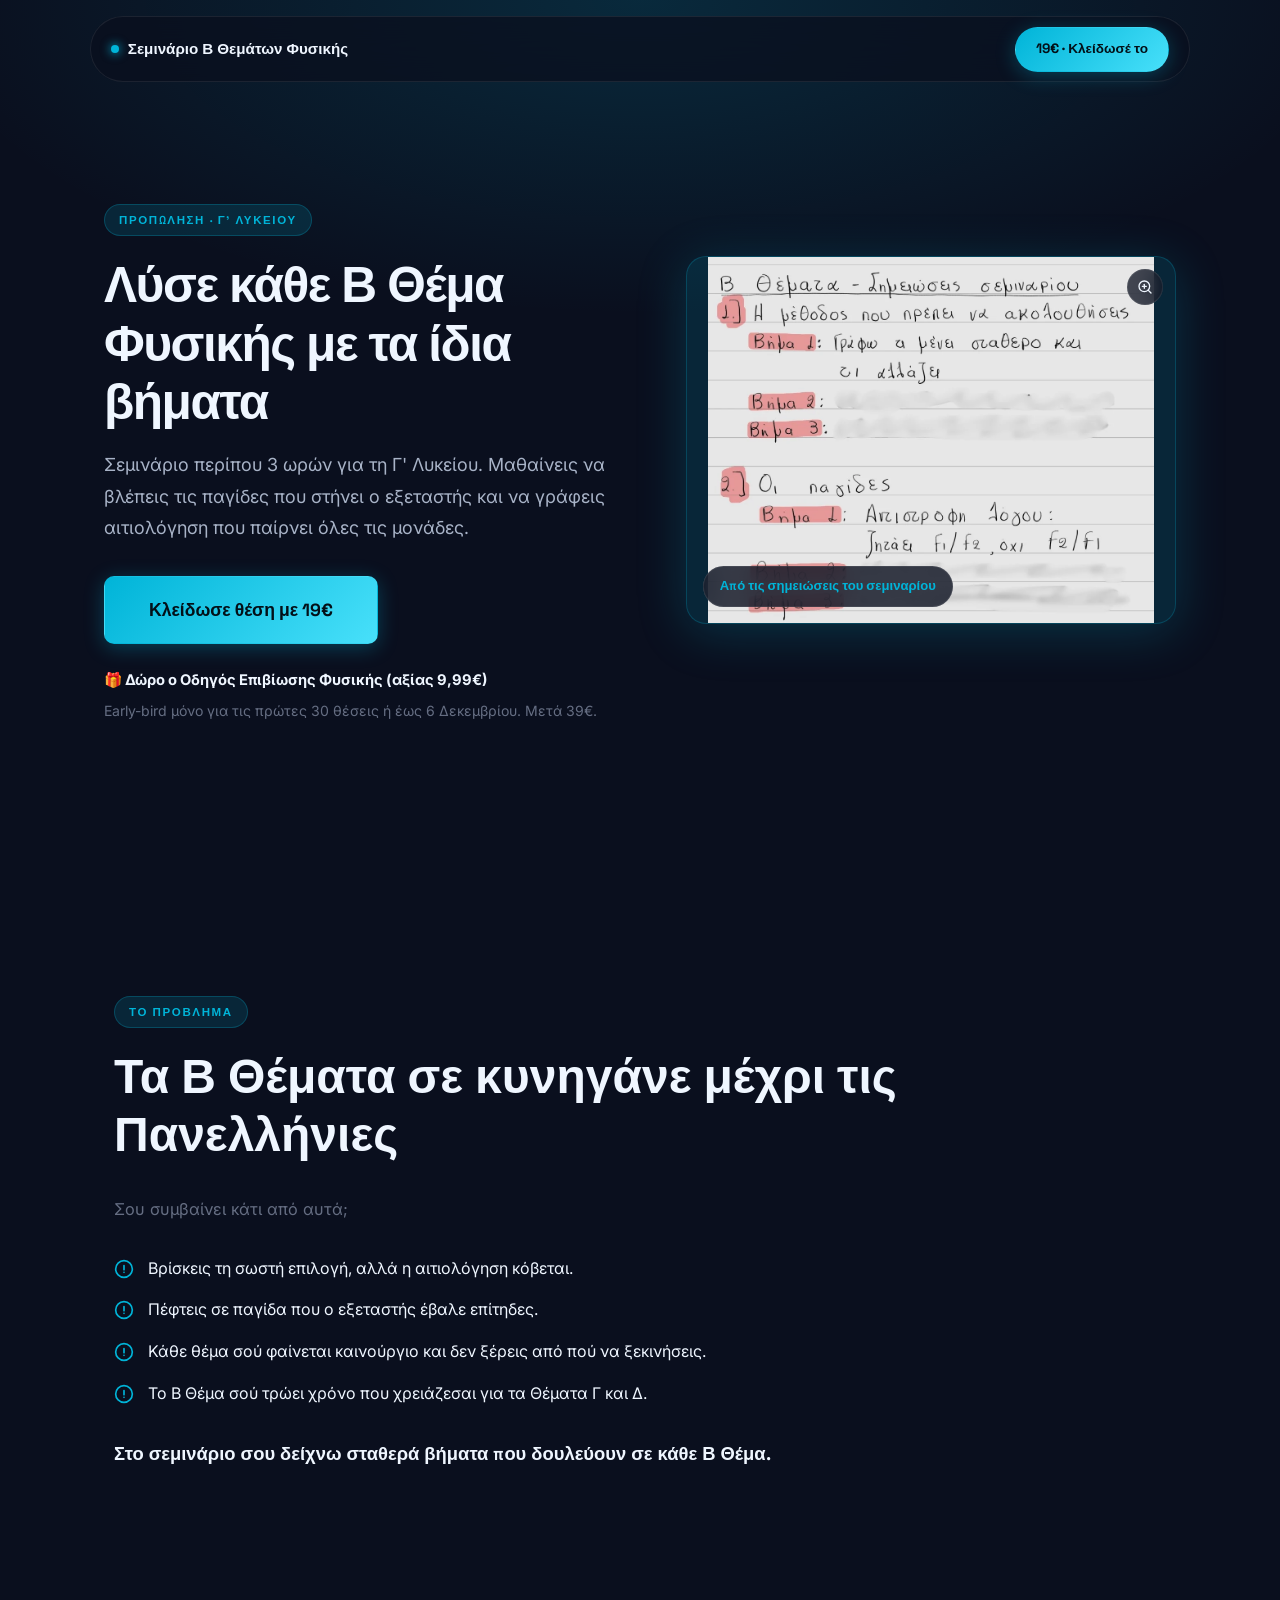
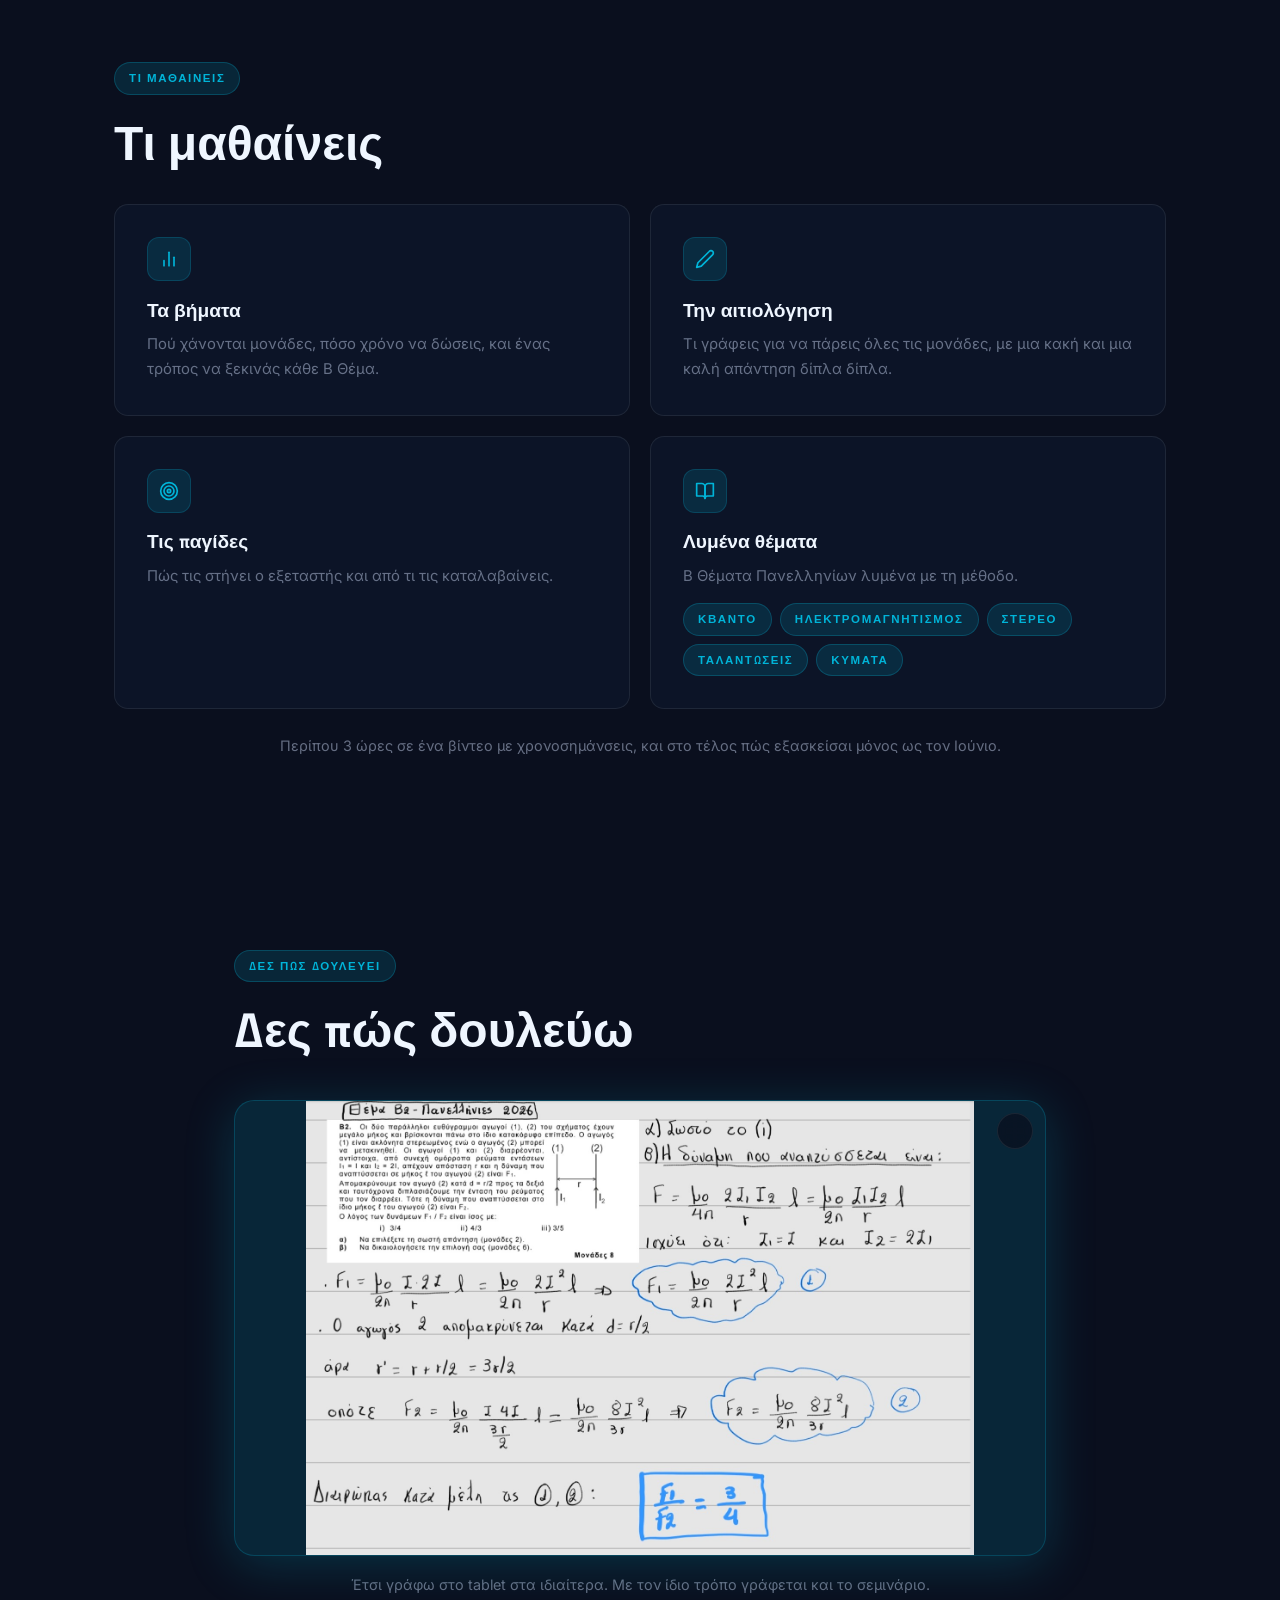
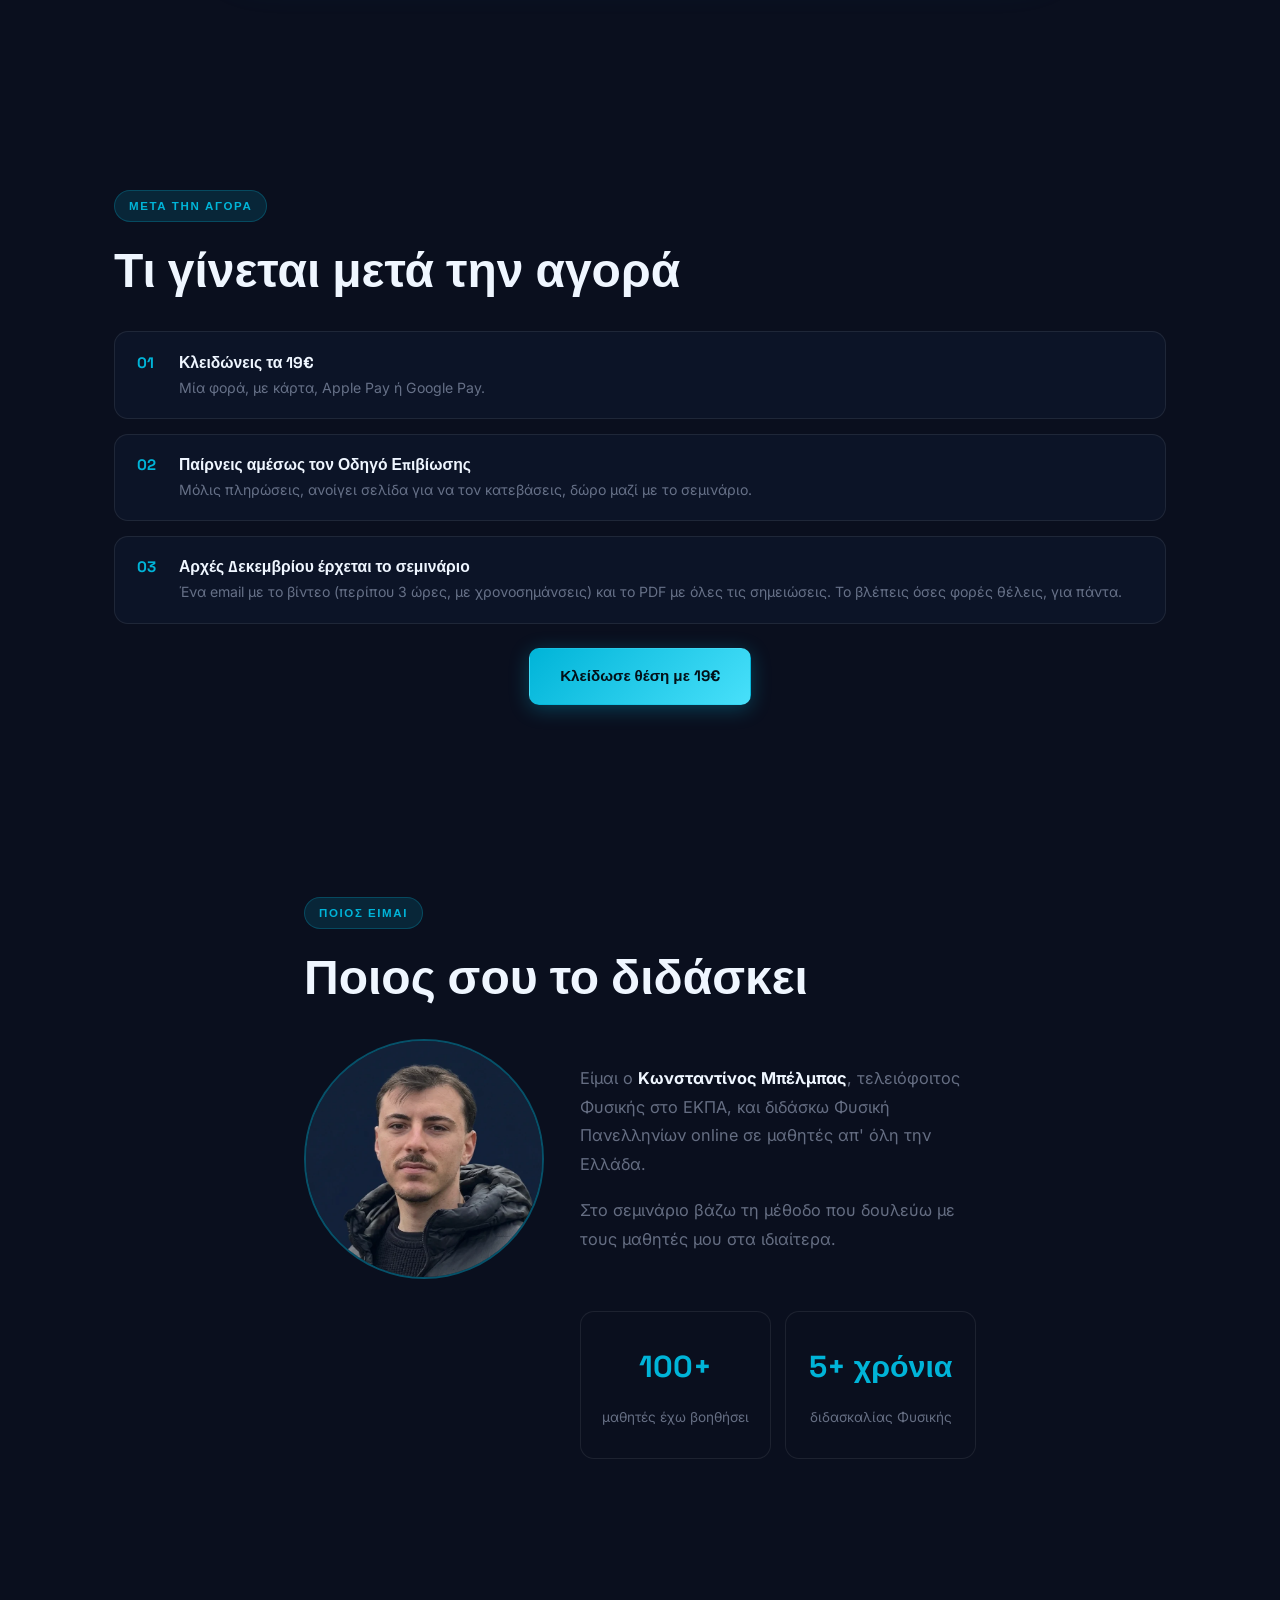
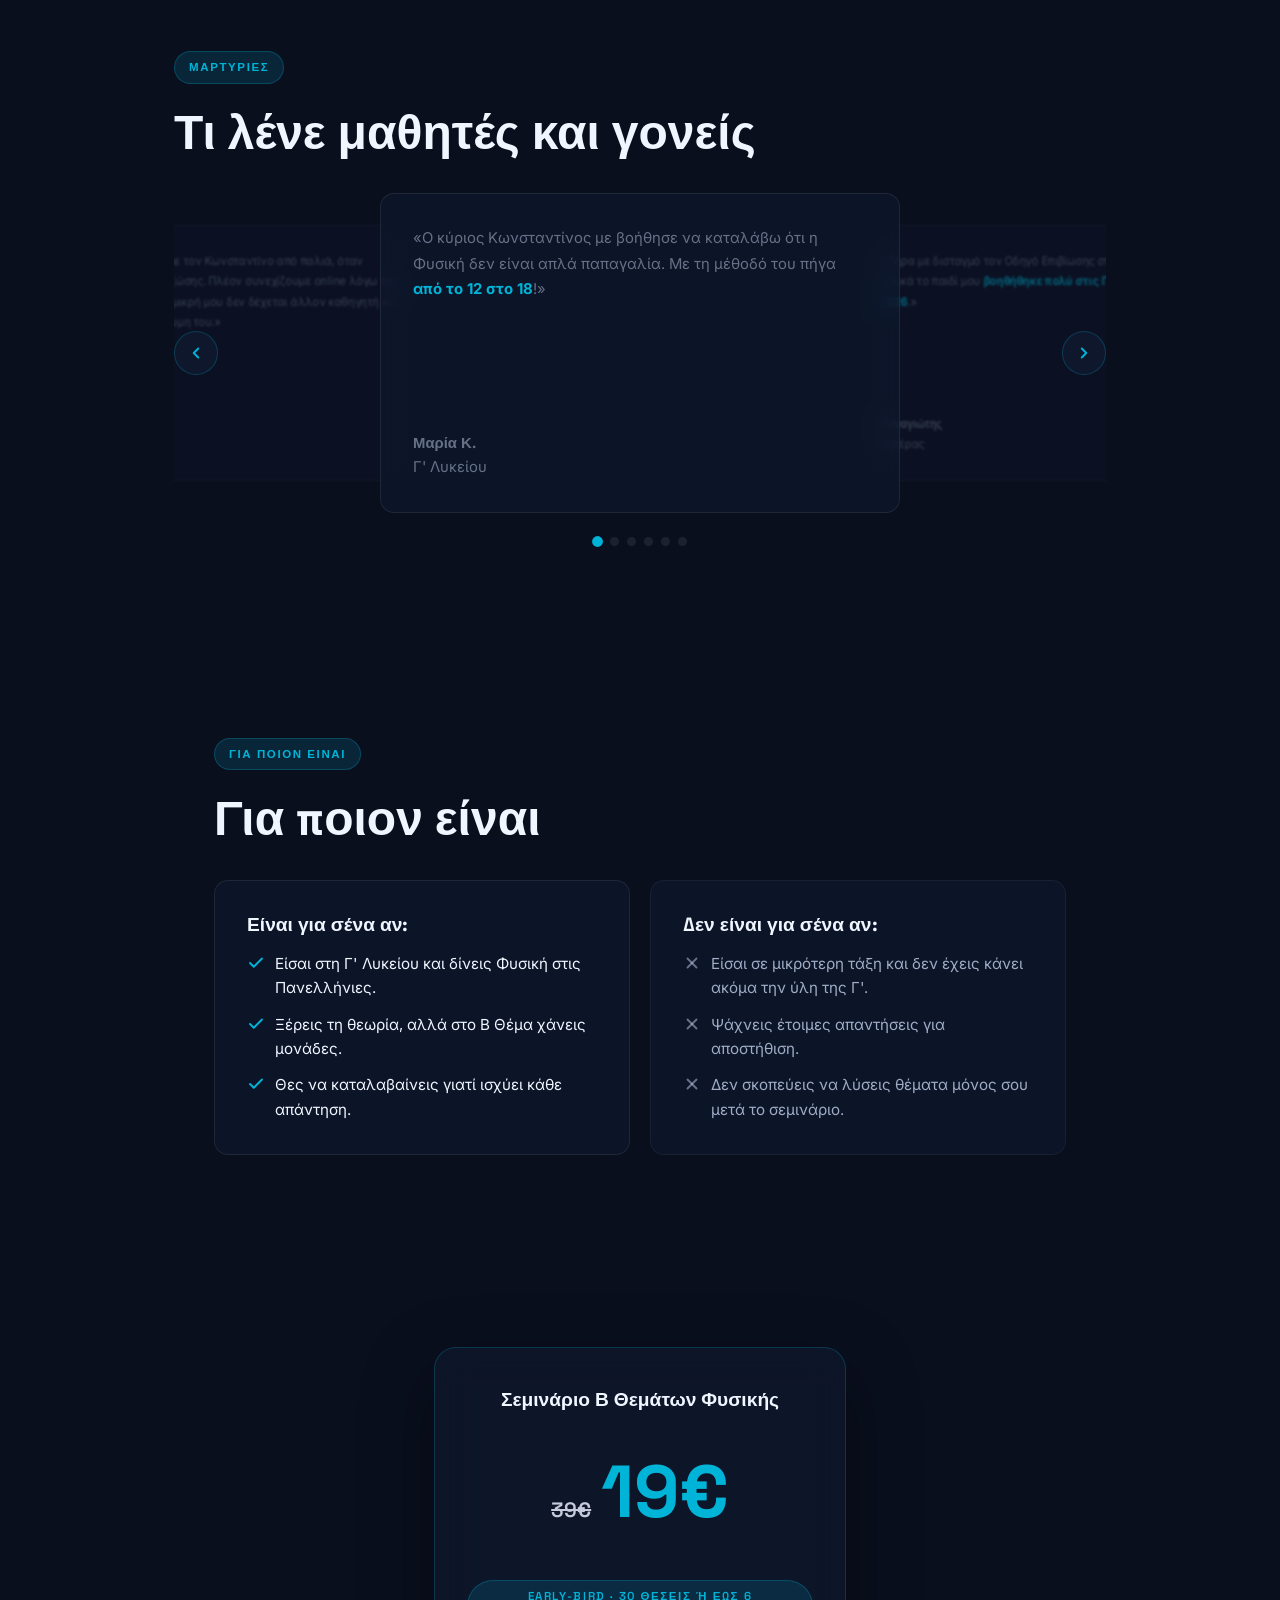
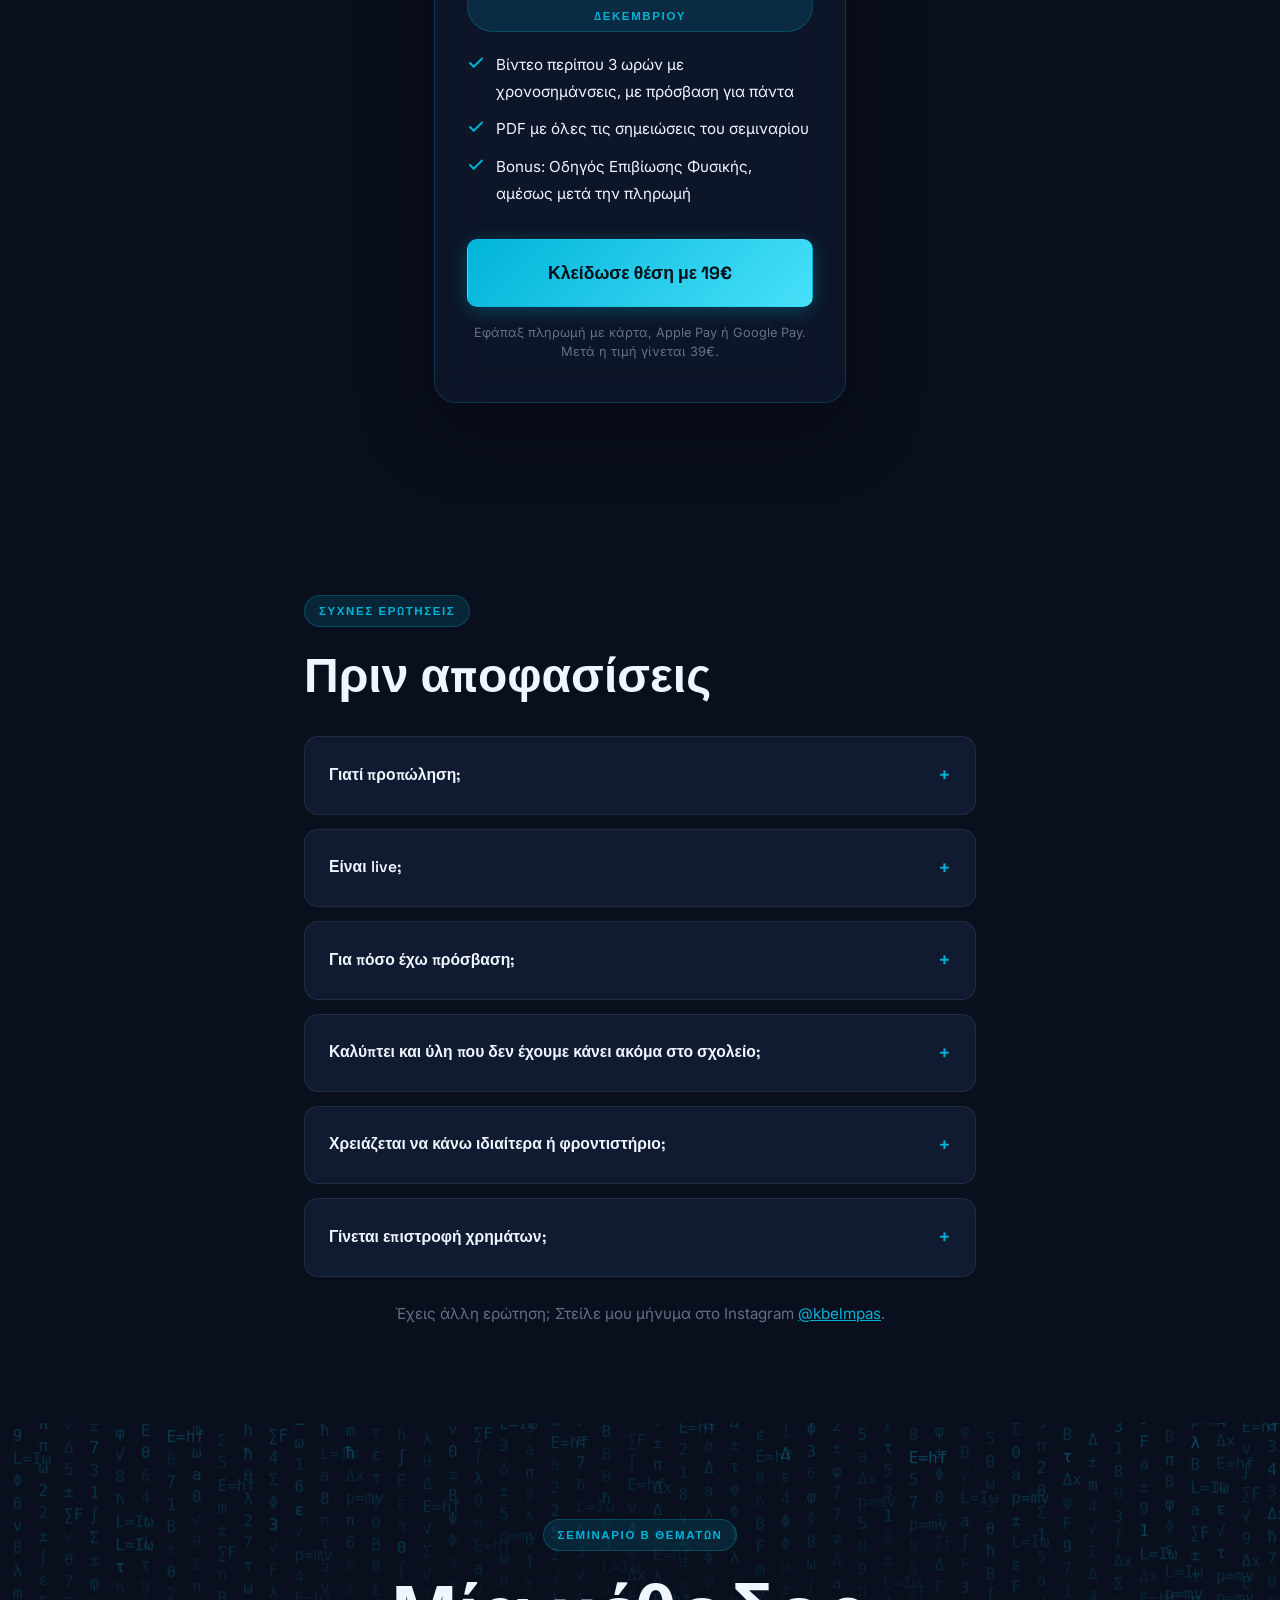
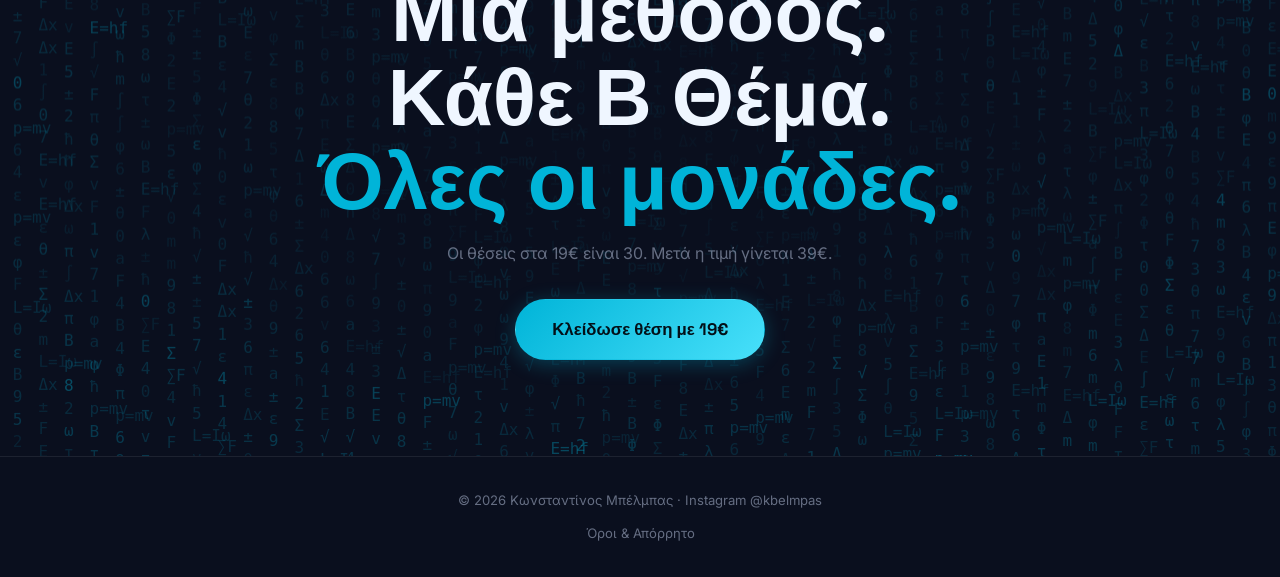
==== commit b9101b7c: "Hero image: swap back to seminar notes screenshot with zoom, author photo stays only in "Ποιος σου τ" ====
--- a/seminario/index.html
+++ b/seminario/index.html
@@ -242,7 +242,7 @@
       position: relative;
       border-radius: 20px;
       overflow: hidden;
-      aspect-ratio: 4 / 5;
+      aspect-ratio: 4 / 3;
       border: 1px solid rgba(0, 180, 216, 0.22);
       background: var(--accent-dim);
       box-shadow: 0 8px 50px rgba(0, 180, 216, 0.22);
@@ -253,12 +253,31 @@
       inset: 0;
       width: 100%;
       height: 100%;
-      object-fit: cover;
-      object-position: center 25%;
+      object-fit: contain;
+      cursor: zoom-in;
     }
 
     .hero-media--video {
       aspect-ratio: 16 / 9;
+    }
+
+    .hero-media-zoom {
+      position: absolute;
+      top: 12px;
+      right: 12px;
+      width: 36px;
+      height: 36px;
+      border-radius: 50%;
+      background: rgba(10, 15, 30, 0.75);
+      backdrop-filter: blur(10px);
+      -webkit-backdrop-filter: blur(10px);
+      border: 1px solid var(--border);
+      color: var(--text);
+      display: flex;
+      align-items: center;
+      justify-content: center;
+      cursor: zoom-in;
+      z-index: 2;
     }
 
     .hero-media-tag {
@@ -268,7 +287,7 @@
       font-family: 'Space Grotesk', sans-serif;
       font-weight: 600;
       font-size: 0.82rem;
-      color: var(--text);
+      color: var(--accent);
       background: rgba(10, 15, 30, 0.8);
       backdrop-filter: blur(12px);
       -webkit-backdrop-filter: blur(12px);
@@ -352,7 +371,6 @@
 
       .hero-grid {
         grid-template-columns: 1.05fr 0.95fr;
-        align-items: stretch;
       }
 
       .hero-content {
@@ -365,16 +383,6 @@
 
       .hero-sub {
         margin: 0 0 2rem;
-      }
-
-      .hero-media {
-        aspect-ratio: auto;
-        height: 100%;
-      }
-
-      .hero-media--video {
-        aspect-ratio: 16 / 9;
-        height: auto;
       }
     }
 
@@ -1197,8 +1205,11 @@
         </div>
 
         <div class="hero-media fade-in" id="hero-media">
-          <img src="/assets/kostas-hero.jpg.webp" alt="Κωνσταντίνος Μπέλμπας" />
-          <span class="hero-media-tag">Κωνσταντίνος Μπέλμπας · Φυσικός</span>
+          <img src="/assets/assetshero-pagida.png" alt="Σημειώσεις του σεμιναρίου Β Θεμάτων: η μέθοδος και οι παγίδες" id="hero-media-img" />
+          <button type="button" class="hero-media-zoom" id="hero-media-zoom" aria-label="Μεγέθυνση εικόνας">
+            <svg width="16" height="16" viewBox="0 0 24 24" fill="none" stroke="currentColor" stroke-width="2" stroke-linecap="round" stroke-linejoin="round"><circle cx="11" cy="11" r="8"/><line x1="21" y1="21" x2="16.65" y2="16.65"/><line x1="11" y1="8" x2="11" y2="14"/><line x1="8" y1="11" x2="14" y2="11"/></svg>
+          </button>
+          <span class="hero-media-tag">Από τις σημειώσεις του σεμιναρίου</span>
         </div>
       </div>
     </div>
@@ -1643,6 +1654,13 @@
         });
       }
 
+      var heroMediaImg = document.getElementById('hero-media-img');
+      var heroMediaZoomBtn = document.getElementById('hero-media-zoom');
+      if (openImgLightbox && heroMediaImg) {
+        heroMediaImg.addEventListener('click', function () { openImgLightbox(heroMediaImg); });
+        if (heroMediaZoomBtn) heroMediaZoomBtn.addEventListener('click', function () { openImgLightbox(heroMediaImg); });
+      }
+
       var previewSection = document.getElementById('preview');
       if (previewSection) {
         var example = cfg.EXAMPLE || {};
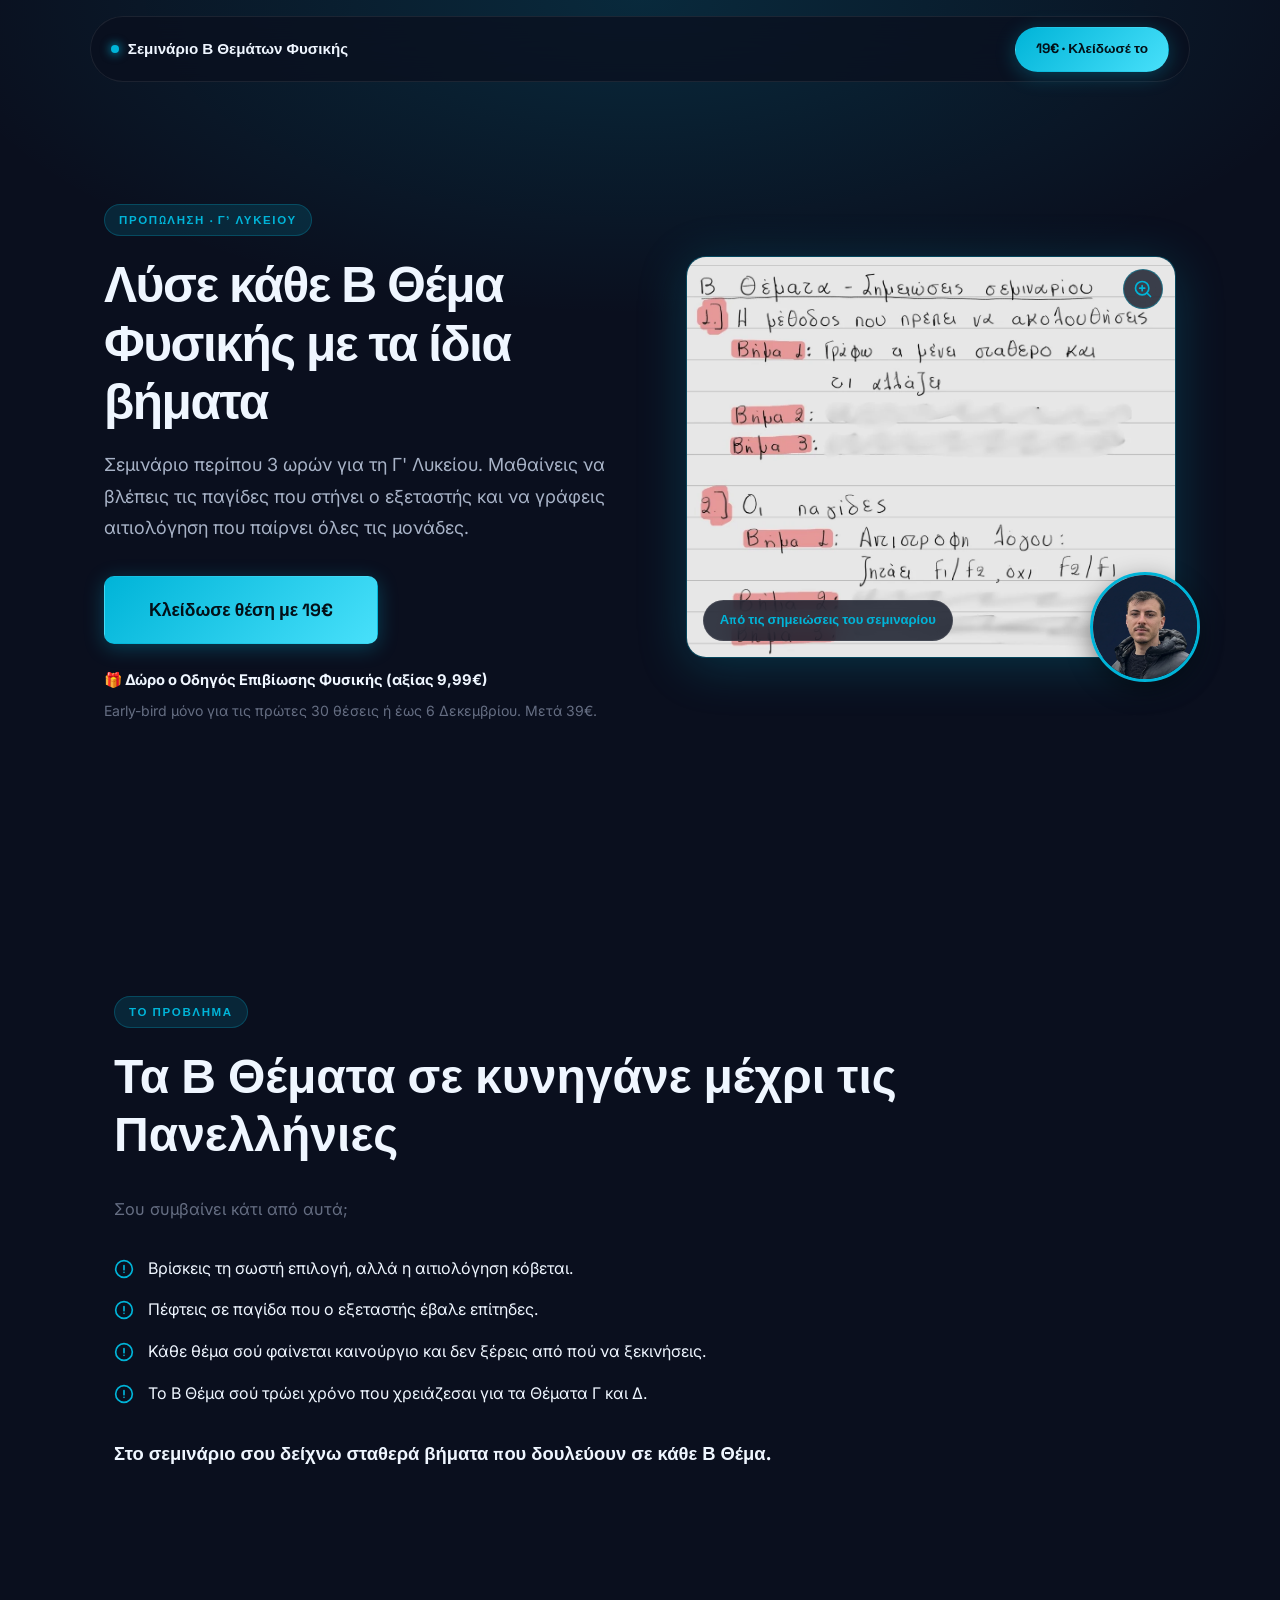
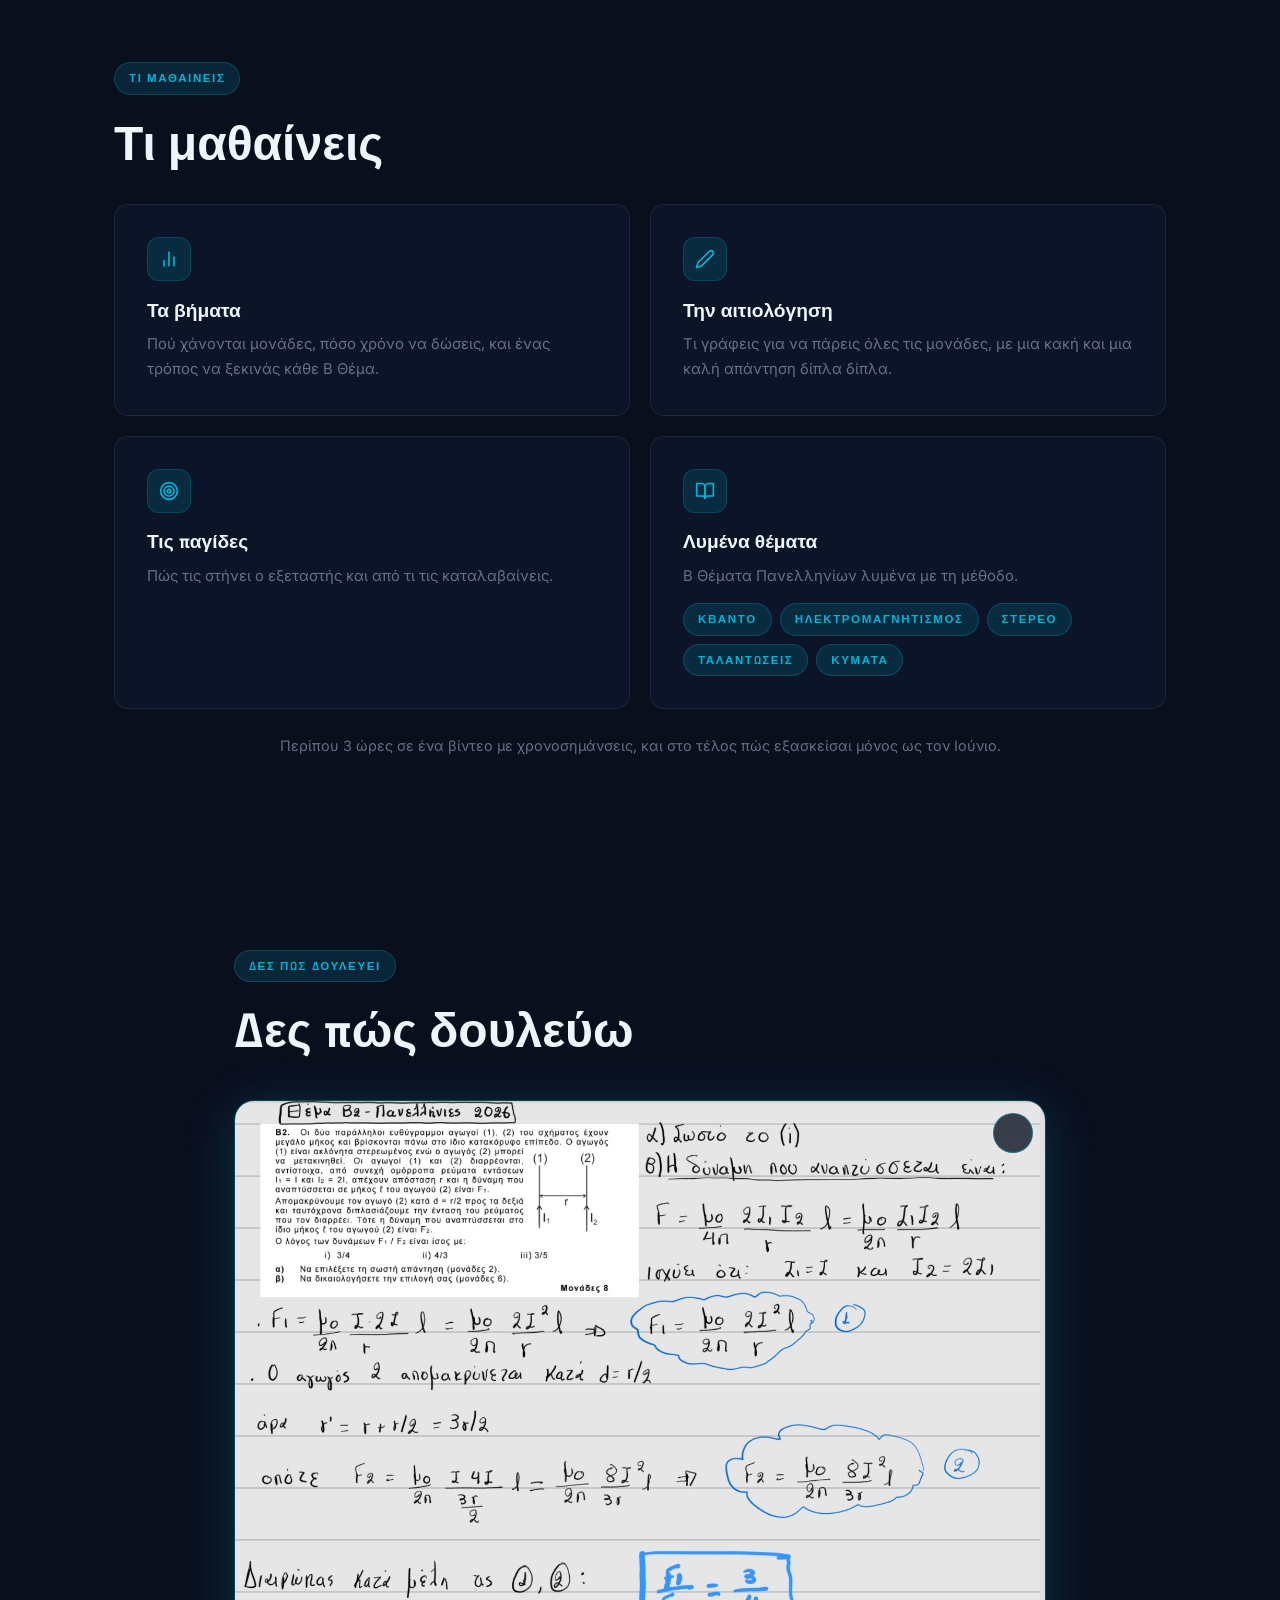
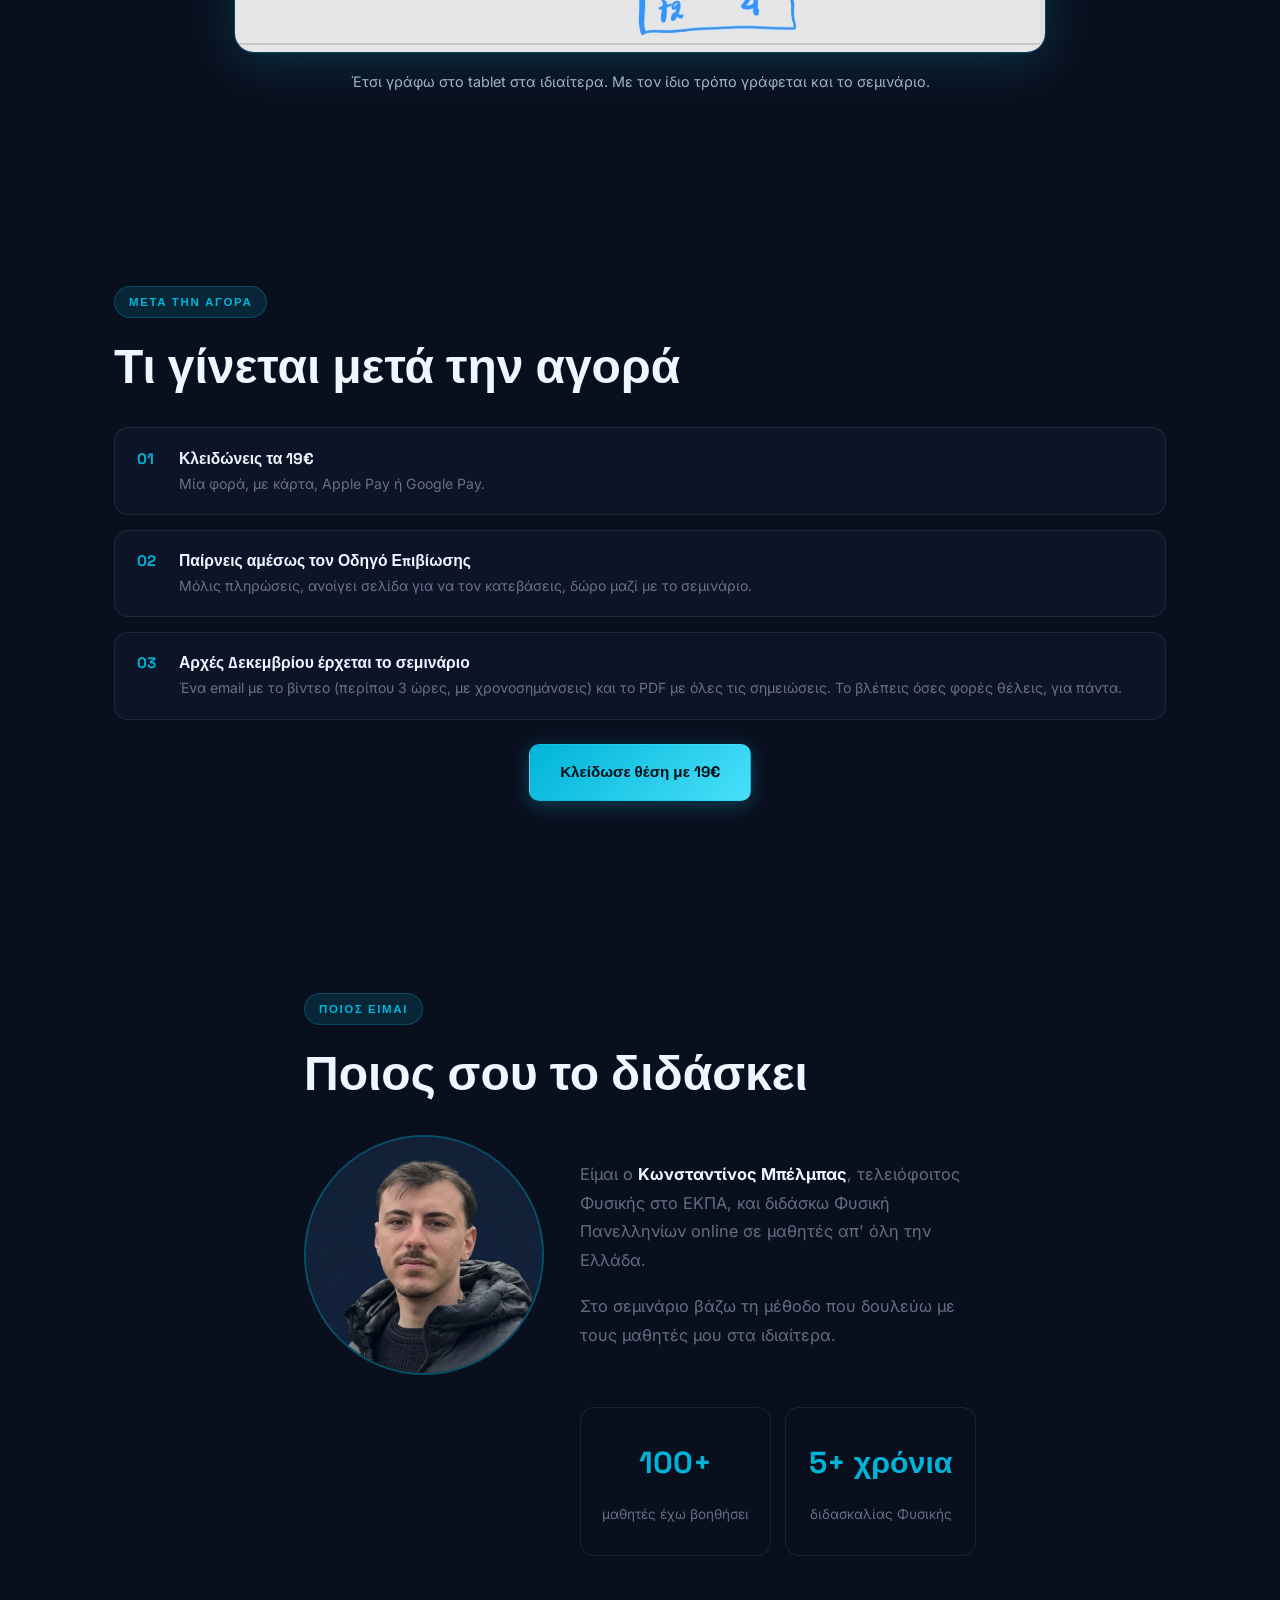
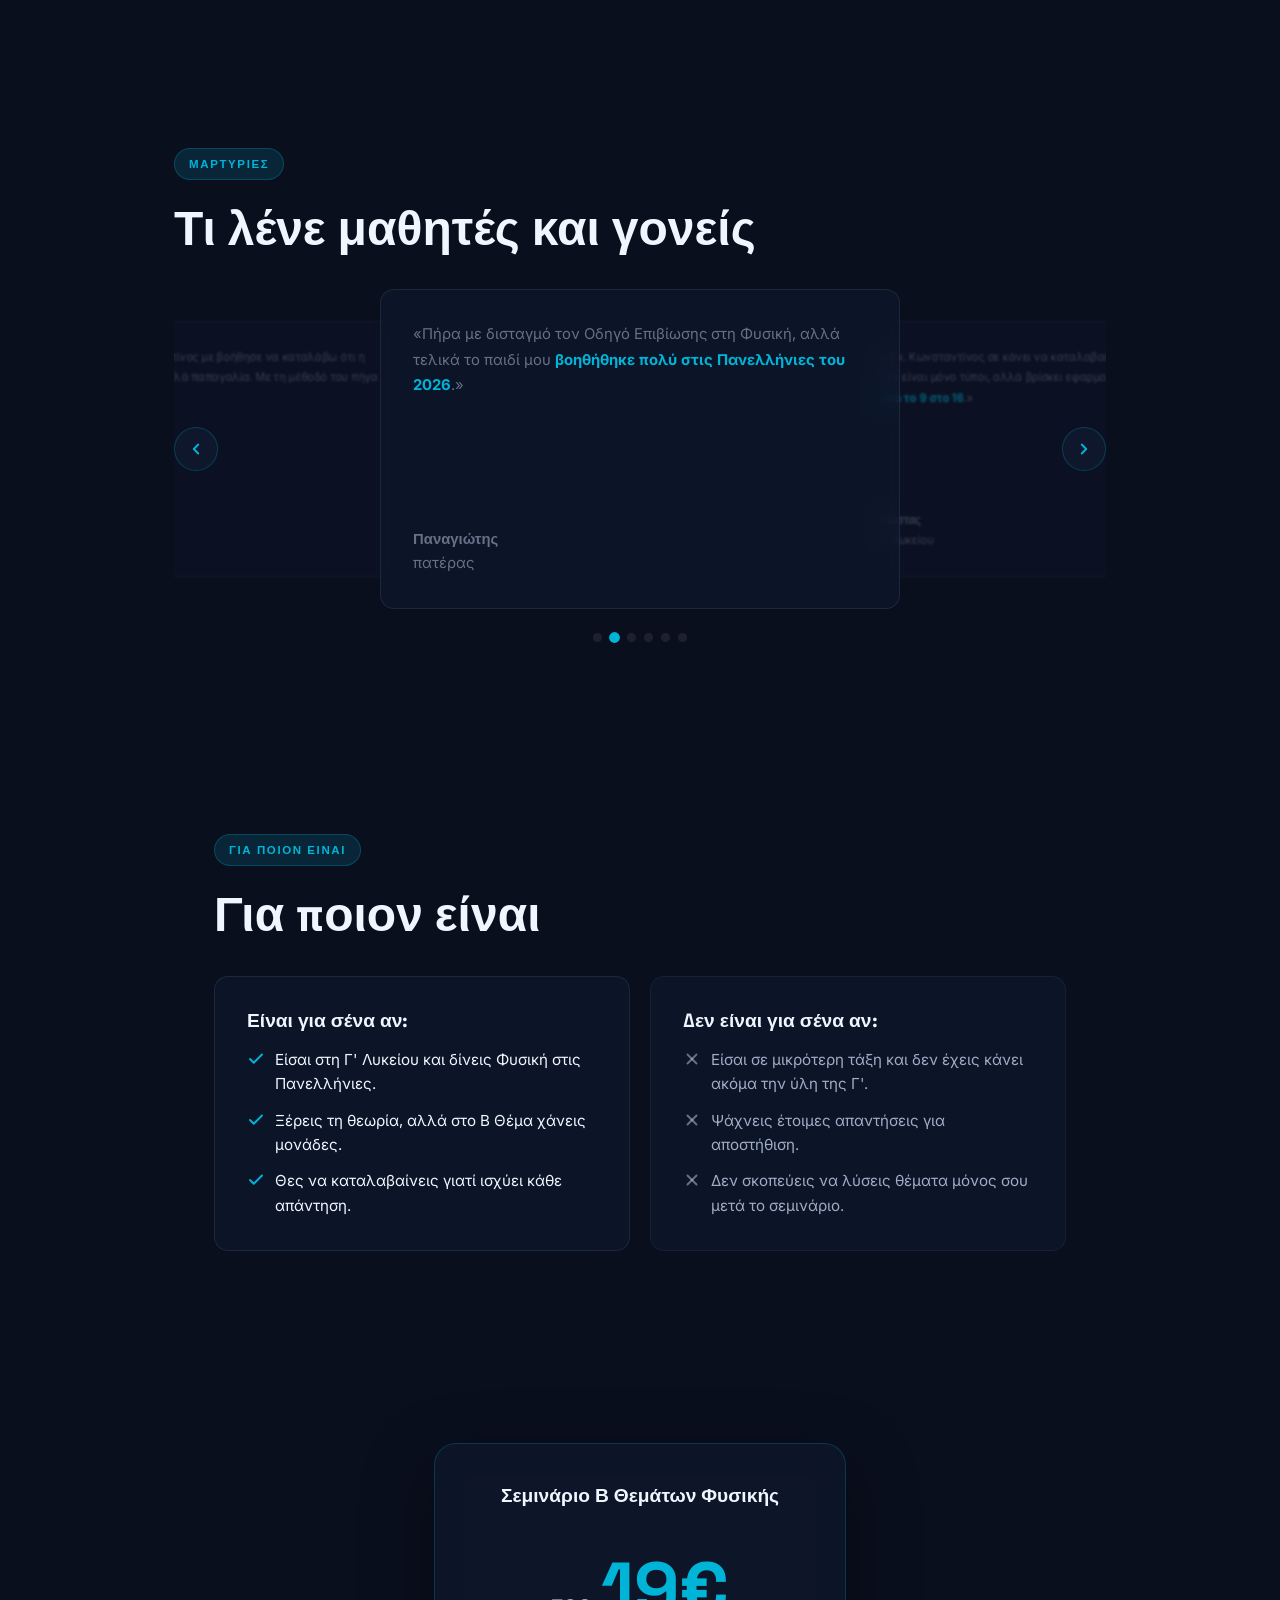
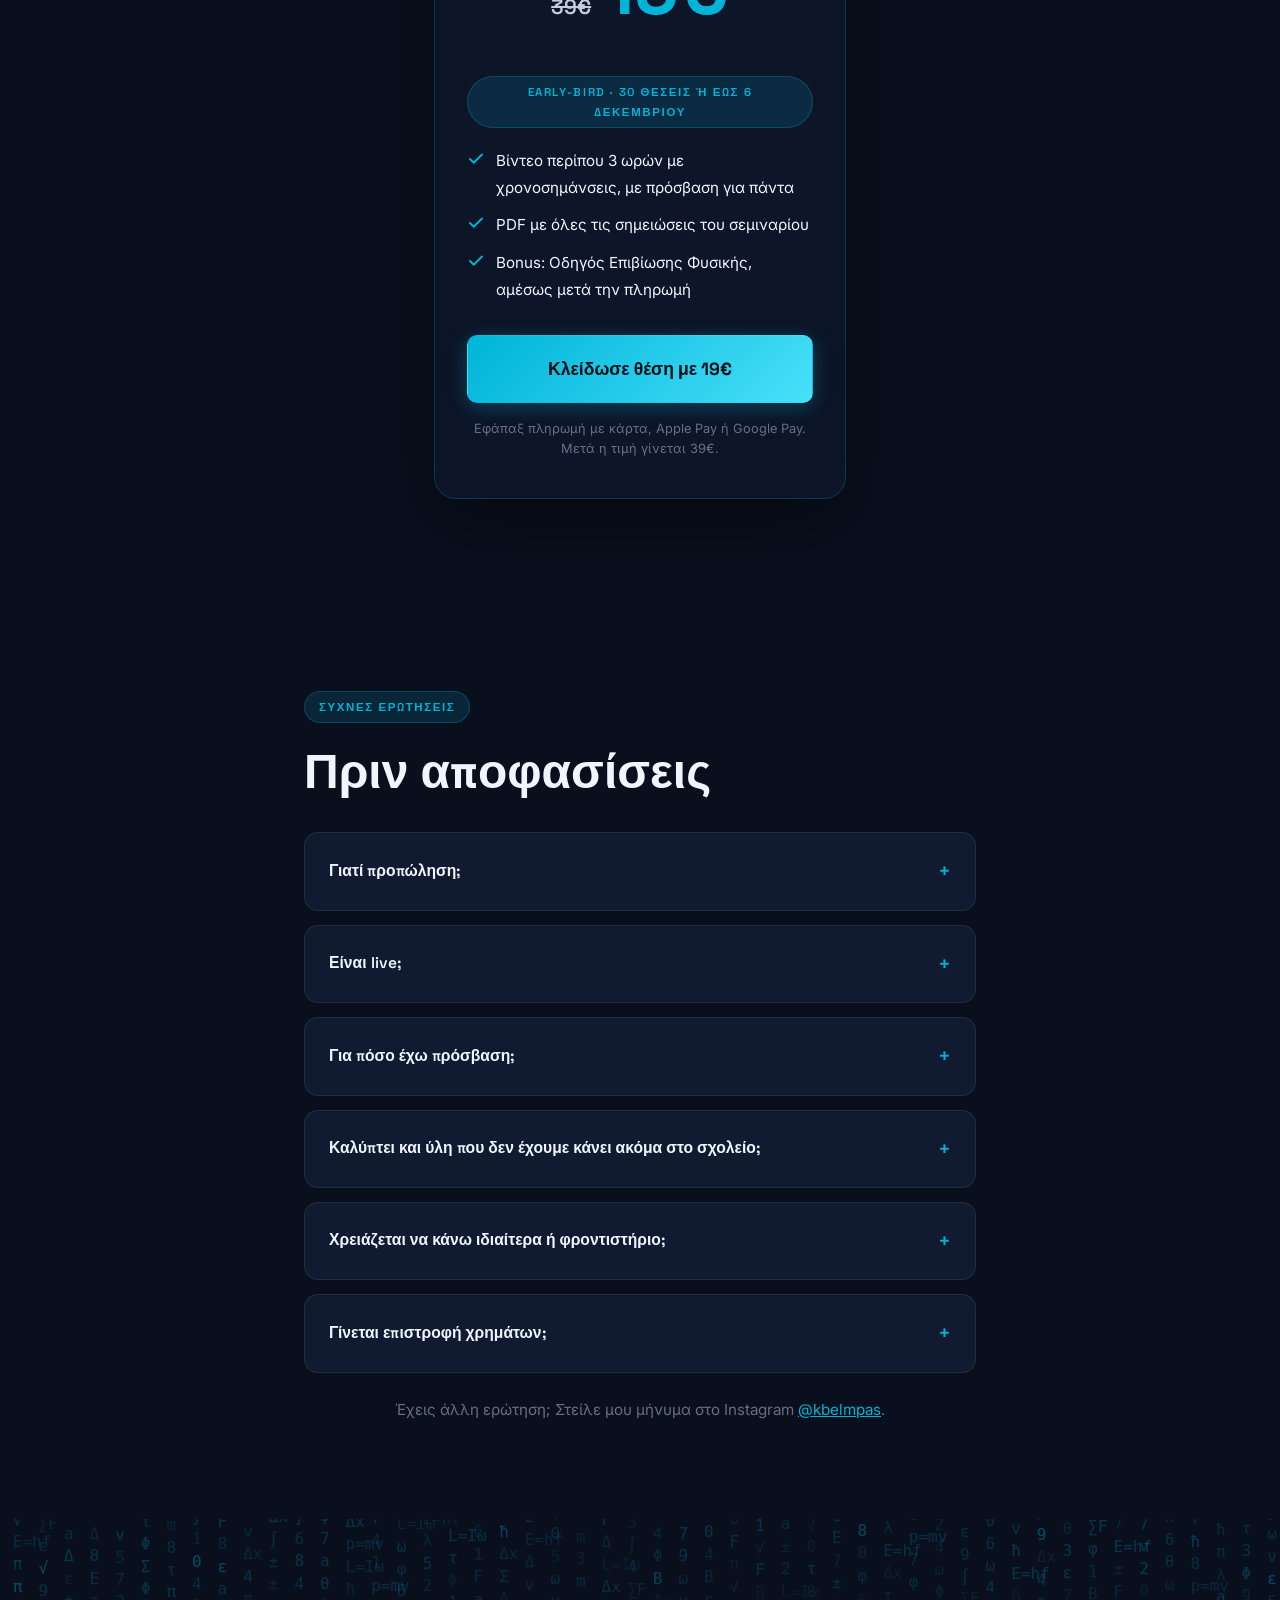
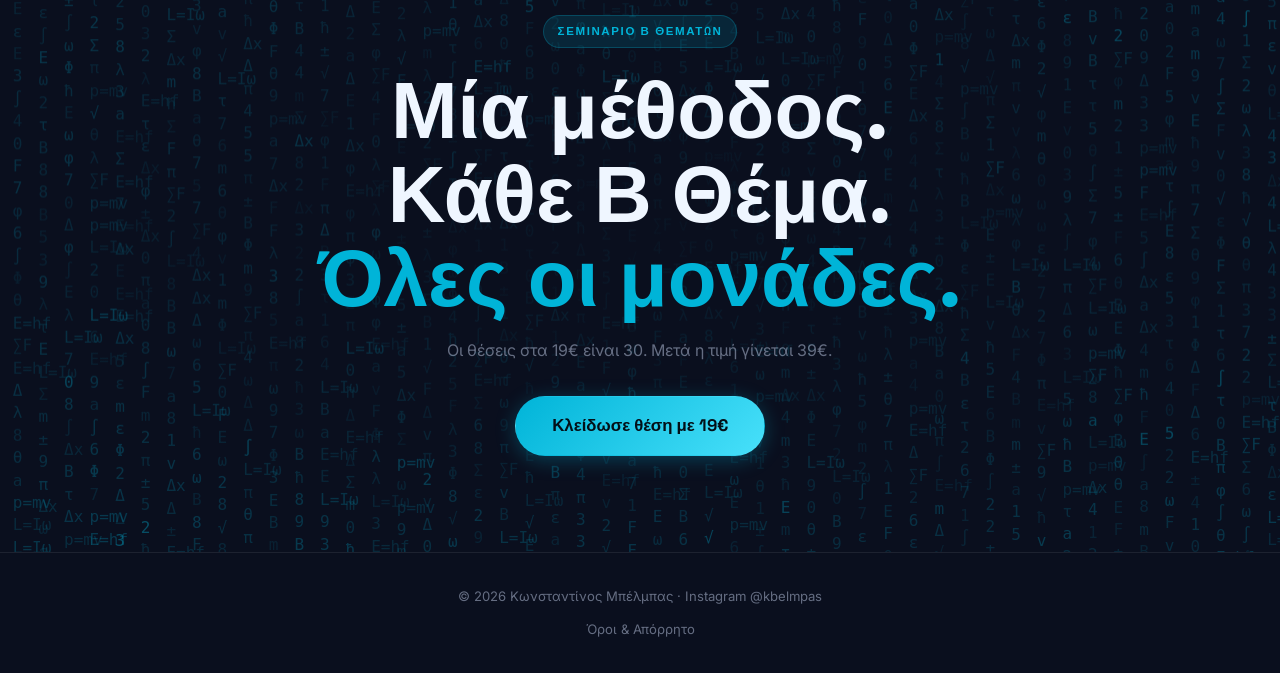
==== commit 6d696f9c: "Hero: author photo circle on the notes image; fix invisible zoom icons; match image boxes to real as" ====
--- a/seminario/index.html
+++ b/seminario/index.html
@@ -238,14 +238,32 @@
       font-size: 0.88rem;
     }
 
+    .hero-media-wrap {
+      position: relative;
+    }
+
     .hero-media {
       position: relative;
       border-radius: 20px;
       overflow: hidden;
-      aspect-ratio: 4 / 3;
+      aspect-ratio: 1090 / 893;
       border: 1px solid rgba(0, 180, 216, 0.22);
       background: var(--accent-dim);
       box-shadow: 0 8px 50px rgba(0, 180, 216, 0.22);
+    }
+
+    .hero-media-avatar {
+      position: absolute;
+      right: -24px;
+      bottom: -24px;
+      width: 110px;
+      height: 110px;
+      border-radius: 50%;
+      object-fit: cover;
+      object-position: center 30%;
+      border: 3px solid var(--accent);
+      box-shadow: 0 8px 24px rgba(0, 0, 0, 0.45);
+      z-index: 2;
     }
 
     .hero-media img {
@@ -265,19 +283,24 @@
       position: absolute;
       top: 12px;
       right: 12px;
-      width: 36px;
-      height: 36px;
+      width: 40px;
+      height: 40px;
       border-radius: 50%;
-      background: rgba(10, 15, 30, 0.75);
+      background: rgba(10, 15, 30, 0.78);
       backdrop-filter: blur(10px);
       -webkit-backdrop-filter: blur(10px);
-      border: 1px solid var(--border);
-      color: var(--text);
+      border: 1px solid rgba(0, 180, 216, 0.4);
       display: flex;
       align-items: center;
       justify-content: center;
       cursor: zoom-in;
       z-index: 2;
+      transition: background 0.2s ease, border-color 0.2s ease;
+    }
+
+    .hero-media-zoom:hover {
+      background: rgba(10, 15, 30, 0.92);
+      border-color: rgba(0, 180, 216, 0.75);
     }
 
     .hero-media-tag {
@@ -561,7 +584,7 @@
       margin-top: 2.5rem;
       border-radius: 20px;
       overflow: hidden;
-      aspect-ratio: 16 / 9;
+      aspect-ratio: 1551 / 1056;
       border: 1px solid rgba(0, 180, 216, 0.22);
       background: var(--accent-dim);
       box-shadow: 0 8px 50px rgba(0, 180, 216, 0.22);
@@ -598,25 +621,30 @@
       position: absolute;
       top: 12px;
       right: 12px;
-      width: 36px;
-      height: 36px;
+      width: 40px;
+      height: 40px;
       border-radius: 50%;
-      background: rgba(10, 15, 30, 0.75);
+      background: rgba(10, 15, 30, 0.78);
       backdrop-filter: blur(10px);
       -webkit-backdrop-filter: blur(10px);
-      border: 1px solid var(--border);
-      color: var(--text);
+      border: 1px solid rgba(0, 180, 216, 0.4);
       display: flex;
       align-items: center;
       justify-content: center;
       cursor: zoom-in;
       z-index: 2;
+      transition: background 0.2s ease, border-color 0.2s ease;
+    }
+
+    .preview-zoom:hover {
+      background: rgba(10, 15, 30, 0.92);
+      border-color: rgba(0, 180, 216, 0.75);
     }
 
     .preview-caption {
-      margin-top: 1rem;
+      margin-top: 16px;
       text-align: center;
-      color: var(--muted);
+      color: #A8B3C7;
       font-size: 0.9rem;
     }
 
@@ -1108,6 +1136,14 @@
         bottom: 12px;
       }
 
+      .hero-media-avatar {
+        width: 80px;
+        height: 80px;
+        right: -16px;
+        bottom: -16px;
+        border-width: 2px;
+      }
+
       .learn-grid {
         grid-template-columns: 1fr;
       }
@@ -1204,12 +1240,15 @@
           <p class="hero-sub-note fade-in" data-early-bird-only>Early-bird μόνο για τις πρώτες 30 θέσεις ή έως 6 Δεκεμβρίου. Μετά 39€.</p>
         </div>
 
-        <div class="hero-media fade-in" id="hero-media">
-          <img src="/assets/assetshero-pagida.png" alt="Σημειώσεις του σεμιναρίου Β Θεμάτων: η μέθοδος και οι παγίδες" id="hero-media-img" />
-          <button type="button" class="hero-media-zoom" id="hero-media-zoom" aria-label="Μεγέθυνση εικόνας">
-            <svg width="16" height="16" viewBox="0 0 24 24" fill="none" stroke="currentColor" stroke-width="2" stroke-linecap="round" stroke-linejoin="round"><circle cx="11" cy="11" r="8"/><line x1="21" y1="21" x2="16.65" y2="16.65"/><line x1="11" y1="8" x2="11" y2="14"/><line x1="8" y1="11" x2="14" y2="11"/></svg>
-          </button>
-          <span class="hero-media-tag">Από τις σημειώσεις του σεμιναρίου</span>
+        <div class="hero-media-wrap fade-in">
+          <div class="hero-media" id="hero-media">
+            <img src="/assets/assetshero-pagida.png" alt="Σημειώσεις του σεμιναρίου Β Θεμάτων: η μέθοδος και οι παγίδες" id="hero-media-img" />
+            <button type="button" class="hero-media-zoom" id="hero-media-zoom" aria-label="Μεγέθυνση εικόνας">
+              <svg width="20" height="20" viewBox="0 0 24 24" fill="none" stroke="#00B4D8" stroke-width="2" stroke-linecap="round" stroke-linejoin="round"><circle cx="11" cy="11" r="8"/><line x1="21" y1="21" x2="16.65" y2="16.65"/><line x1="11" y1="8" x2="11" y2="14"/><line x1="8" y1="11" x2="14" y2="11"/></svg>
+            </button>
+            <span class="hero-media-tag">Από τις σημειώσεις του σεμιναρίου</span>
+          </div>
+          <img class="hero-media-avatar" src="/assets/kostas-hero.jpg.webp" alt="Κωνσταντίνος Μπέλμπας" />
         </div>
       </div>
     </div>
@@ -1318,7 +1357,7 @@
         <img src="/assets/seminario-preview.jpg.jpg" alt="Λυμένο Θέμα Β2 Φυσικής Πανελληνίων 2026 στο tablet" id="preview-img" />
         <svg viewBox="0 0 24 24" fill="none" stroke="currentColor" stroke-width="1.5" stroke-linecap="round" stroke-linejoin="round"><polygon points="5 3 19 12 5 21 5 3"/></svg>
         <button type="button" class="preview-zoom" id="preview-zoom" aria-label="Μεγέθυνση εικόνας">
-          <svg width="16" height="16" viewBox="0 0 24 24" fill="none" stroke="currentColor" stroke-width="2" stroke-linecap="round" stroke-linejoin="round"><circle cx="11" cy="11" r="8"/><line x1="21" y1="21" x2="16.65" y2="16.65"/><line x1="11" y1="8" x2="11" y2="14"/><line x1="8" y1="11" x2="14" y2="11"/></svg>
+          <svg width="20" height="20" viewBox="0 0 24 24" fill="none" stroke="#00B4D8" stroke-width="2" stroke-linecap="round" stroke-linejoin="round"><circle cx="11" cy="11" r="8"/><line x1="21" y1="21" x2="16.65" y2="16.65"/><line x1="11" y1="8" x2="11" y2="14"/><line x1="8" y1="11" x2="14" y2="11"/></svg>
         </button>
       </div>
 
@@ -2013,7 +2052,8 @@
       .from('.hero-buy', { y: 16, duration: 0.5, ease: 'power3.out' }, '-=0.25')
       .from('.hero-gift', { opacity: 0, y: 10, duration: 0.4, ease: 'power3.out' }, '-=0.2')
       .from('.hero-sub-note', { opacity: 0, y: 10, duration: 0.4, ease: 'power3.out' }, '-=0.2')
-      .from('.hero-media', { opacity: 0, scale: 0.96, duration: 0.6, ease: 'power3.out' }, '-=0.4');
+      .from('.hero-media', { opacity: 0, scale: 0.96, duration: 0.6, ease: 'power3.out' }, '-=0.4')
+      .from('.hero-media-avatar', { opacity: 0, scale: 0.9, duration: 0.5, ease: 'power3.out' }, '-=0.3');
 
     gsap.utils.toArray('.learn-grid .card, .curriculum-item').forEach(function (el, i) {
       gsap.from(el, {
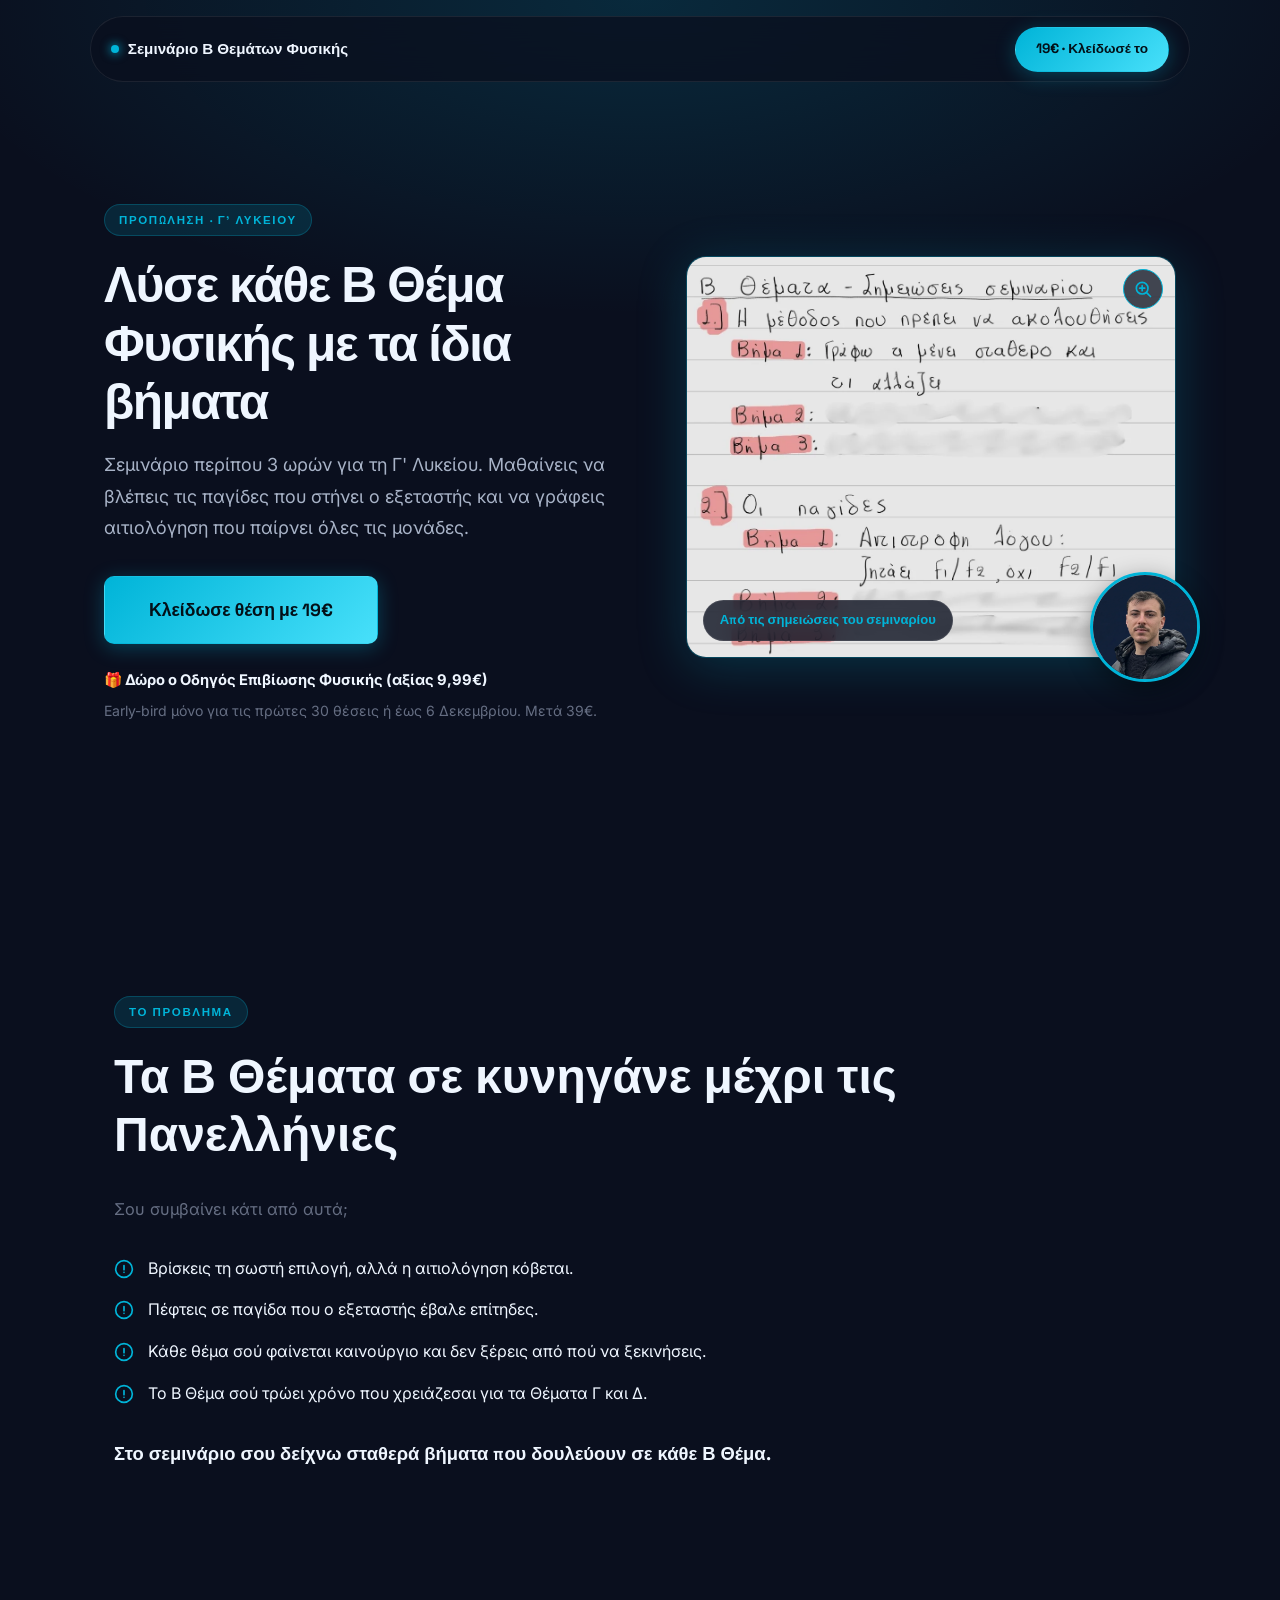
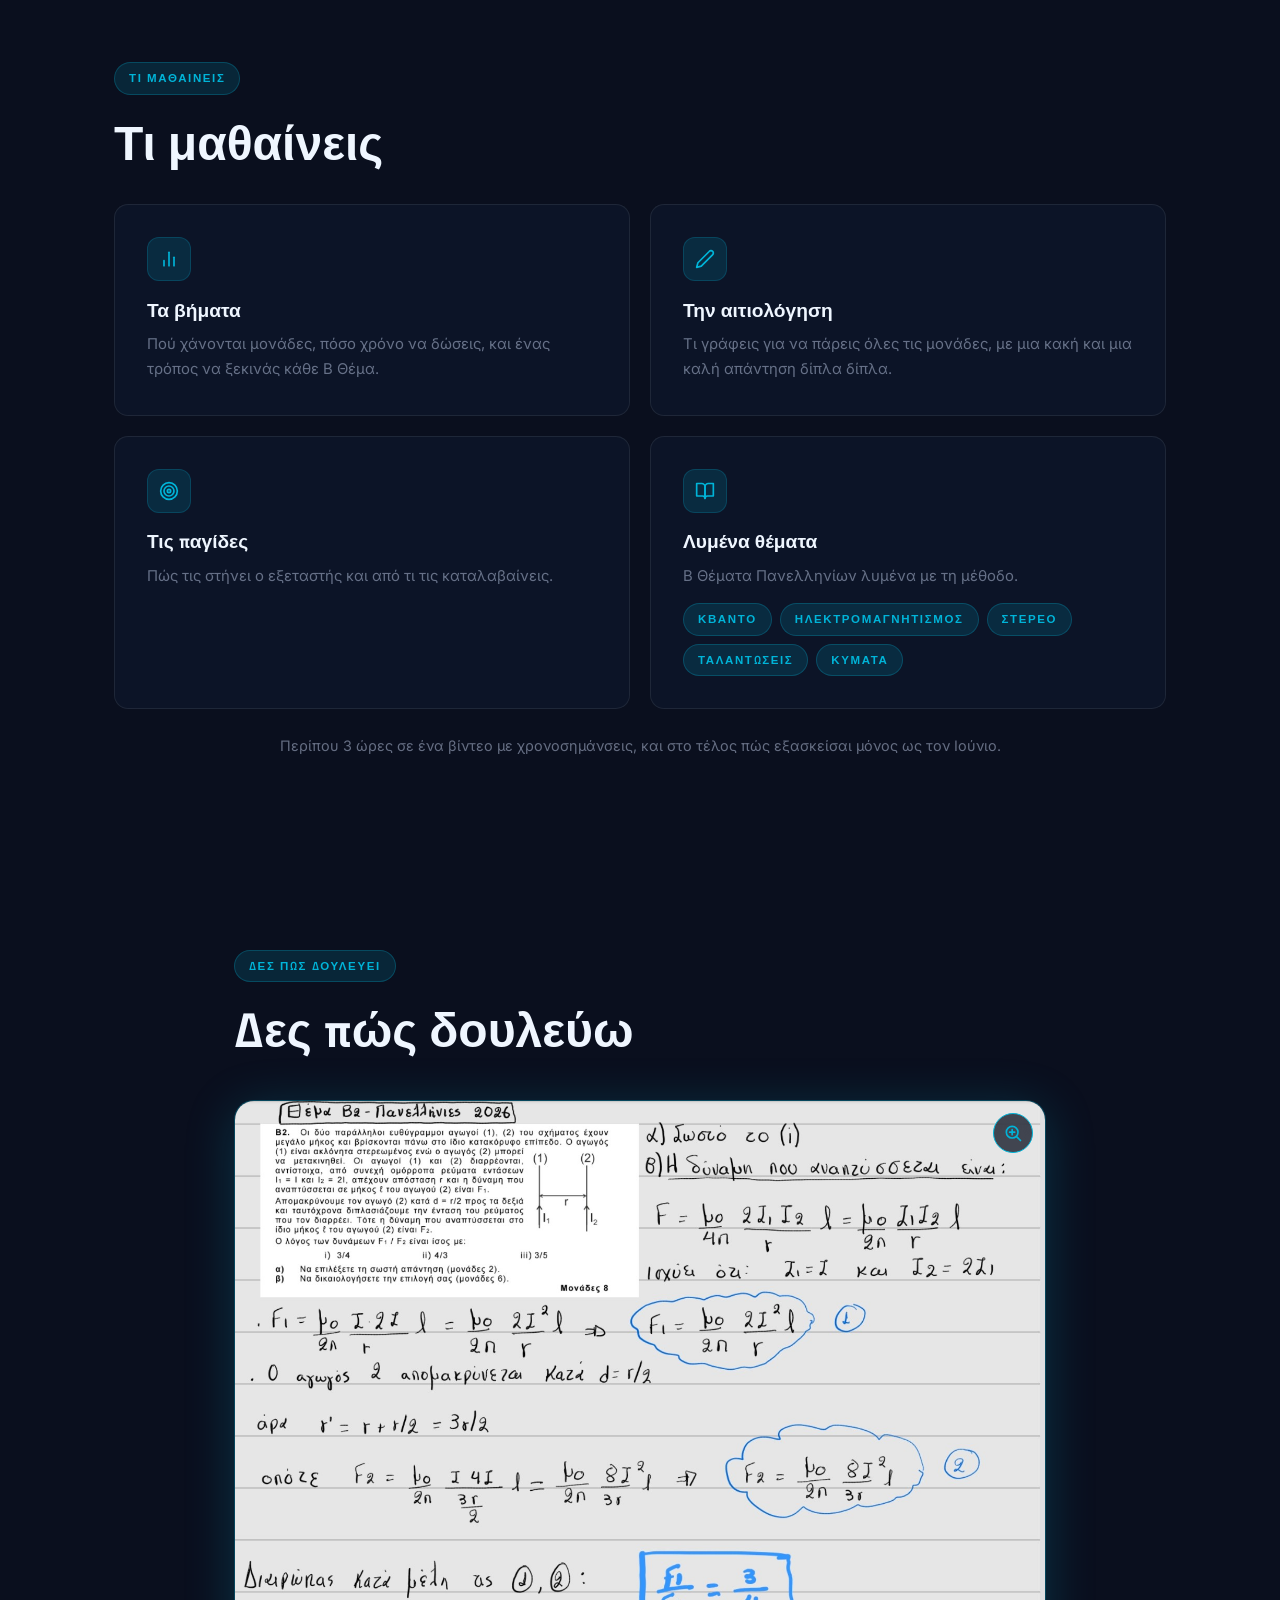
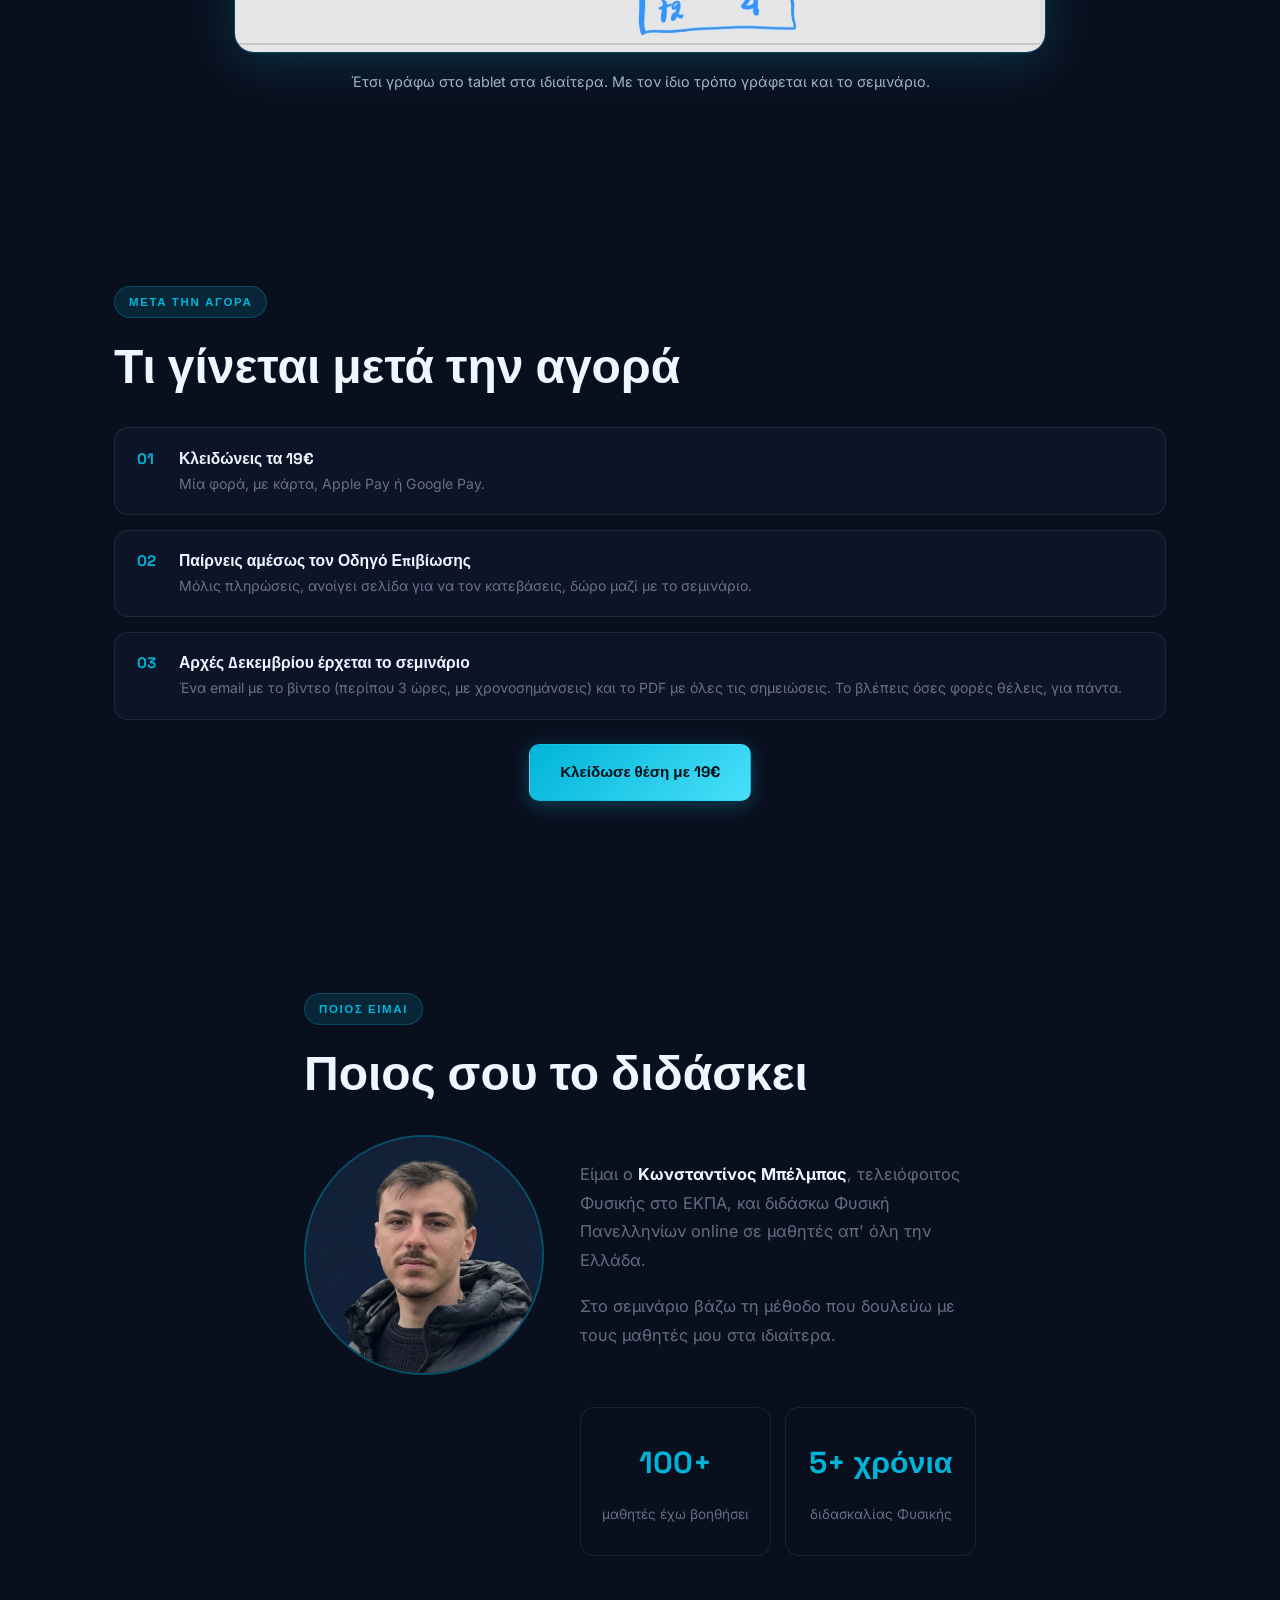
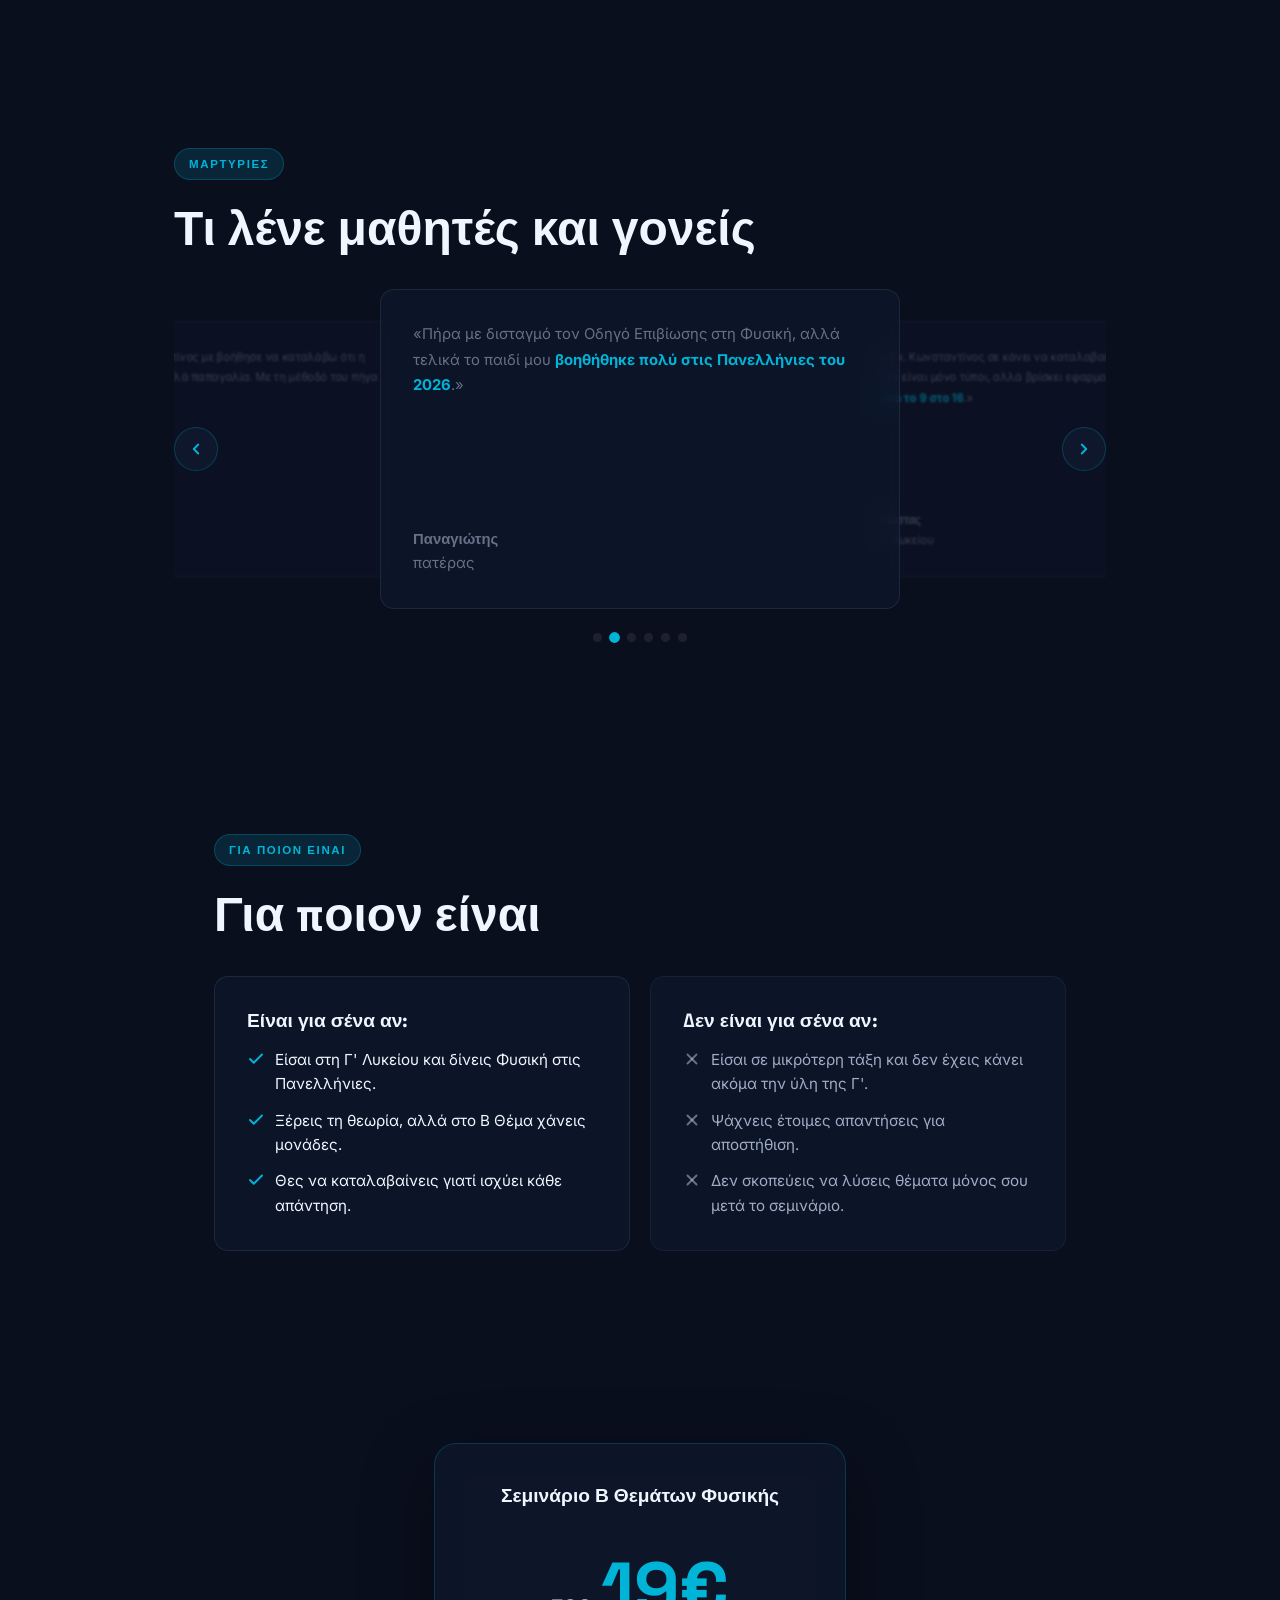
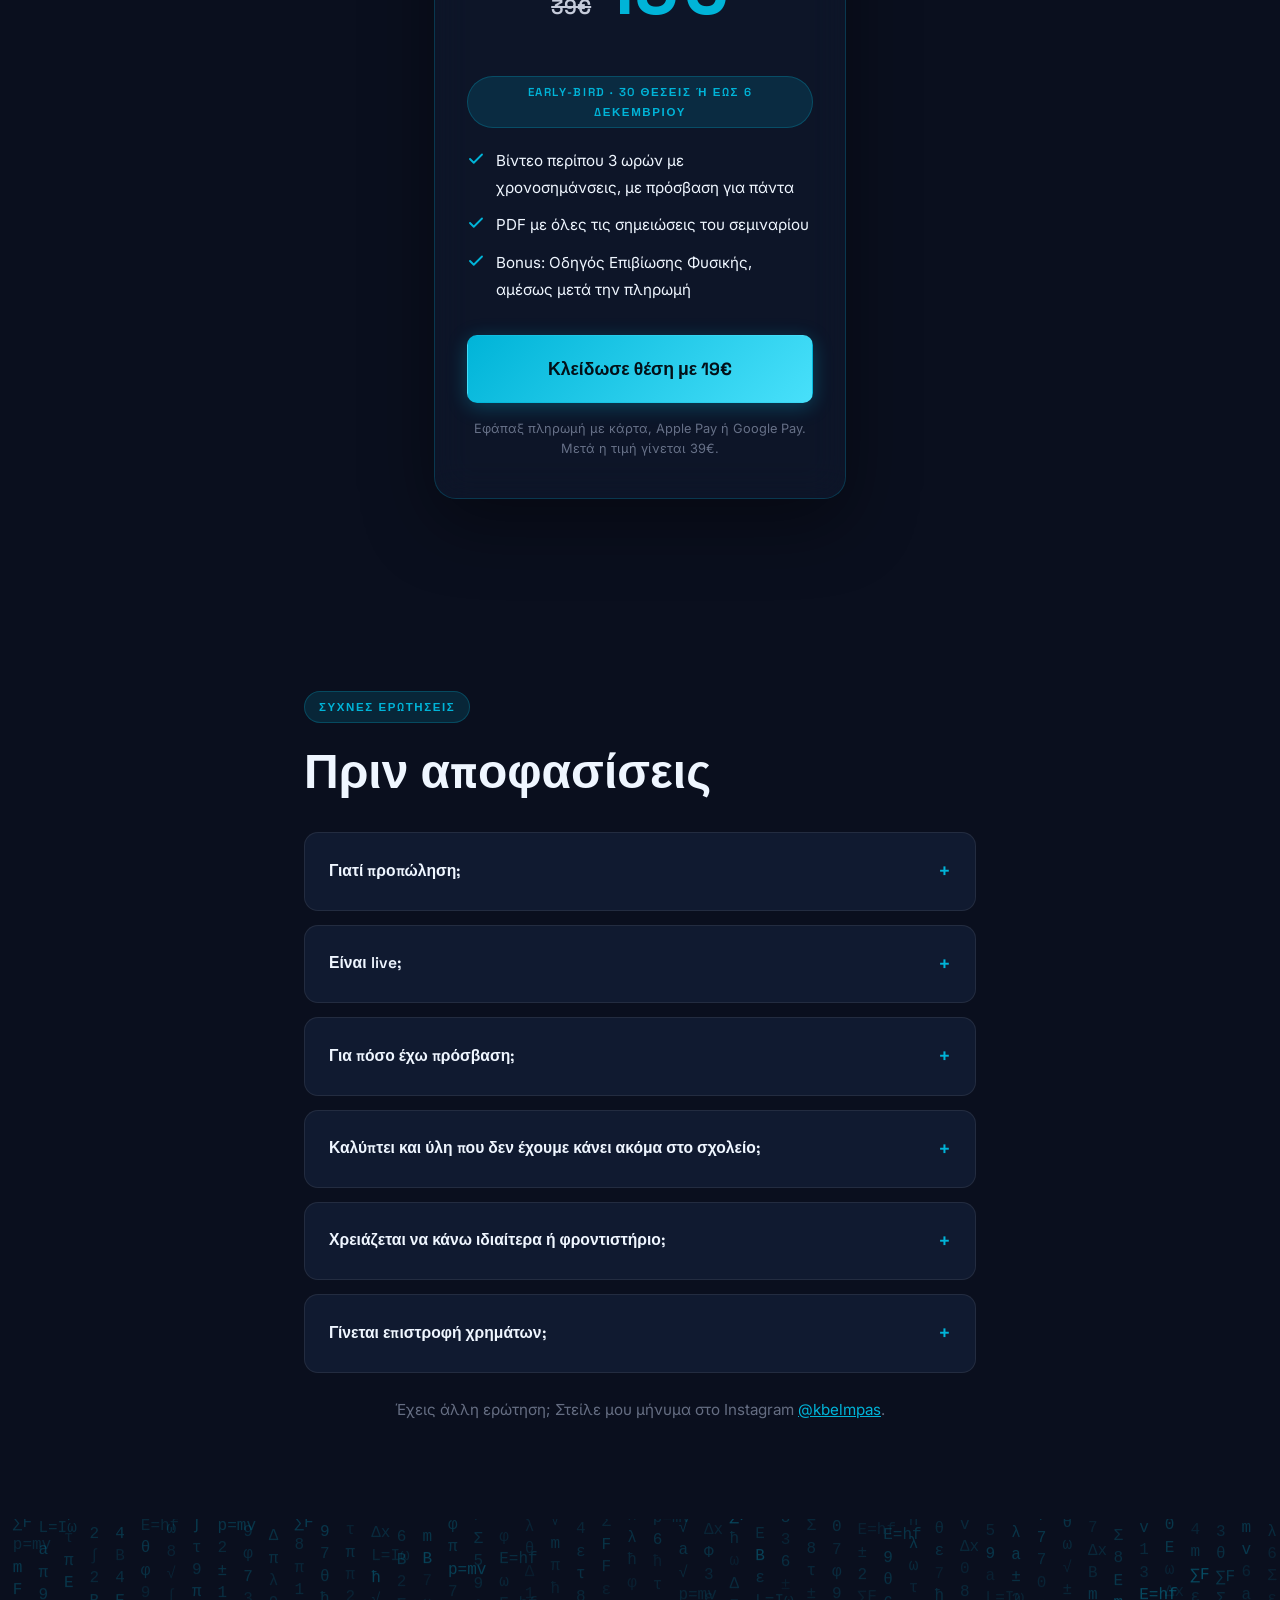
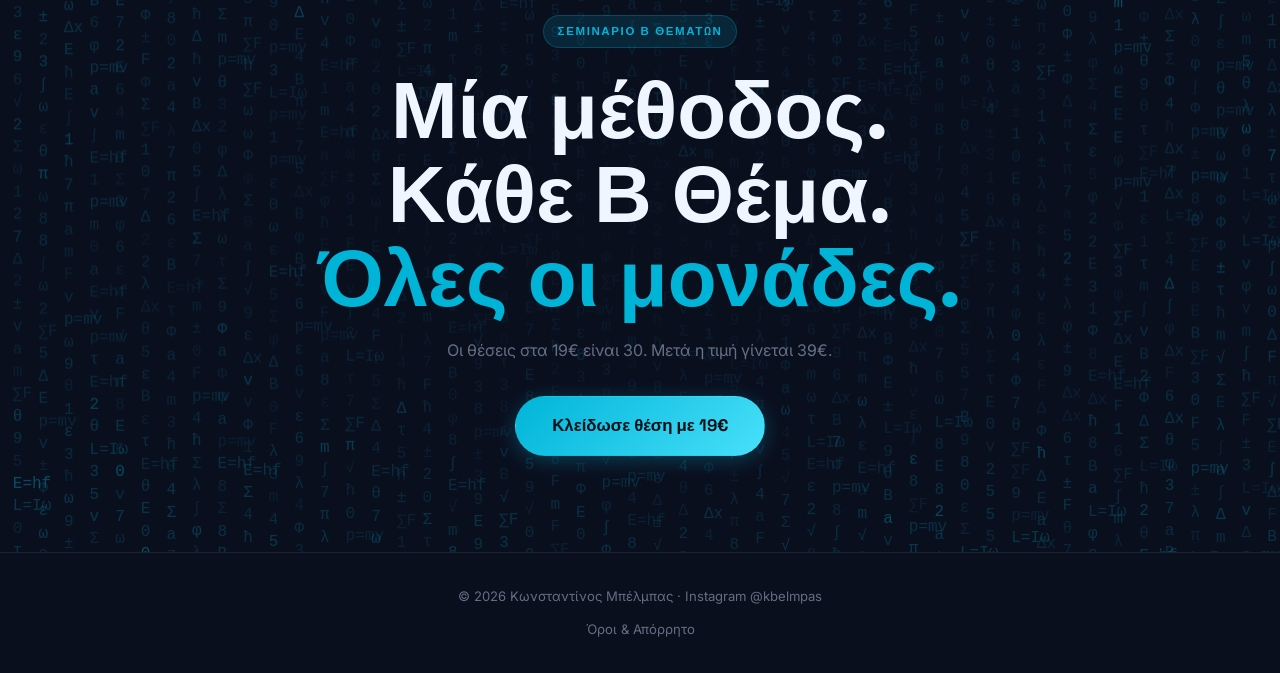
==== commit eda6ad55: "Fix root cause of invisible zoom icon: a generic CSS selector was hiding it Found it: .preview-media" ====
--- a/seminario/index.html
+++ b/seminario/index.html
@@ -286,10 +286,10 @@
       width: 40px;
       height: 40px;
       border-radius: 50%;
-      background: rgba(10, 15, 30, 0.78);
+      background: rgba(10, 15, 30, 0.75);
       backdrop-filter: blur(10px);
       -webkit-backdrop-filter: blur(10px);
-      border: 1px solid rgba(0, 180, 216, 0.4);
+      border: 1px solid var(--accent);
       display: flex;
       align-items: center;
       justify-content: center;
@@ -607,7 +607,7 @@
       border: 0;
     }
 
-    .preview-media svg {
+    .preview-fallback-icon {
       position: absolute;
       inset: 0;
       width: 100%;
@@ -624,10 +624,10 @@
       width: 40px;
       height: 40px;
       border-radius: 50%;
-      background: rgba(10, 15, 30, 0.78);
+      background: rgba(10, 15, 30, 0.75);
       backdrop-filter: blur(10px);
       -webkit-backdrop-filter: blur(10px);
-      border: 1px solid rgba(0, 180, 216, 0.4);
+      border: 1px solid var(--accent);
       display: flex;
       align-items: center;
       justify-content: center;
@@ -1244,7 +1244,7 @@
           <div class="hero-media" id="hero-media">
             <img src="/assets/assetshero-pagida.png" alt="Σημειώσεις του σεμιναρίου Β Θεμάτων: η μέθοδος και οι παγίδες" id="hero-media-img" />
             <button type="button" class="hero-media-zoom" id="hero-media-zoom" aria-label="Μεγέθυνση εικόνας">
-              <svg width="20" height="20" viewBox="0 0 24 24" fill="none" stroke="#00B4D8" stroke-width="2" stroke-linecap="round" stroke-linejoin="round"><circle cx="11" cy="11" r="8"/><line x1="21" y1="21" x2="16.65" y2="16.65"/><line x1="11" y1="8" x2="11" y2="14"/><line x1="8" y1="11" x2="14" y2="11"/></svg>
+              <svg width="20" height="20" viewBox="0 0 24 24" fill="none" stroke="#00B4D8" stroke-width="2" stroke-linecap="round" stroke-linejoin="round" aria-hidden="true"><circle cx="11" cy="11" r="7"/><line x1="21" y1="21" x2="16.65" y2="16.65"/><line x1="11" y1="8" x2="11" y2="14"/><line x1="8" y1="11" x2="14" y2="11"/></svg>
             </button>
             <span class="hero-media-tag">Από τις σημειώσεις του σεμιναρίου</span>
           </div>
@@ -1353,11 +1353,11 @@
         </div>
       </div>
 
-      <div class="preview-media fade-in" id="preview-media">
+      <div class="preview-media" id="preview-media">
         <img src="/assets/seminario-preview.jpg.jpg" alt="Λυμένο Θέμα Β2 Φυσικής Πανελληνίων 2026 στο tablet" id="preview-img" />
-        <svg viewBox="0 0 24 24" fill="none" stroke="currentColor" stroke-width="1.5" stroke-linecap="round" stroke-linejoin="round"><polygon points="5 3 19 12 5 21 5 3"/></svg>
+        <svg class="preview-fallback-icon" viewBox="0 0 24 24" fill="none" stroke="currentColor" stroke-width="1.5" stroke-linecap="round" stroke-linejoin="round"><polygon points="5 3 19 12 5 21 5 3"/></svg>
         <button type="button" class="preview-zoom" id="preview-zoom" aria-label="Μεγέθυνση εικόνας">
-          <svg width="20" height="20" viewBox="0 0 24 24" fill="none" stroke="#00B4D8" stroke-width="2" stroke-linecap="round" stroke-linejoin="round"><circle cx="11" cy="11" r="8"/><line x1="21" y1="21" x2="16.65" y2="16.65"/><line x1="11" y1="8" x2="11" y2="14"/><line x1="8" y1="11" x2="14" y2="11"/></svg>
+          <svg width="20" height="20" viewBox="0 0 24 24" fill="none" stroke="#00B4D8" stroke-width="2" stroke-linecap="round" stroke-linejoin="round" aria-hidden="true"><circle cx="11" cy="11" r="7"/><line x1="21" y1="21" x2="16.65" y2="16.65"/><line x1="11" y1="8" x2="11" y2="14"/><line x1="8" y1="11" x2="14" y2="11"/></svg>
         </button>
       </div>
 
@@ -2052,7 +2052,7 @@
       .from('.hero-buy', { y: 16, duration: 0.5, ease: 'power3.out' }, '-=0.25')
       .from('.hero-gift', { opacity: 0, y: 10, duration: 0.4, ease: 'power3.out' }, '-=0.2')
       .from('.hero-sub-note', { opacity: 0, y: 10, duration: 0.4, ease: 'power3.out' }, '-=0.2')
-      .from('.hero-media', { opacity: 0, scale: 0.96, duration: 0.6, ease: 'power3.out' }, '-=0.4')
+      .from('.hero-media', { scale: 0.96, duration: 0.6, ease: 'power3.out' }, '-=0.4')
       .from('.hero-media-avatar', { opacity: 0, scale: 0.9, duration: 0.5, ease: 'power3.out' }, '-=0.3');
 
     gsap.utils.toArray('.learn-grid .card, .curriculum-item').forEach(function (el, i) {
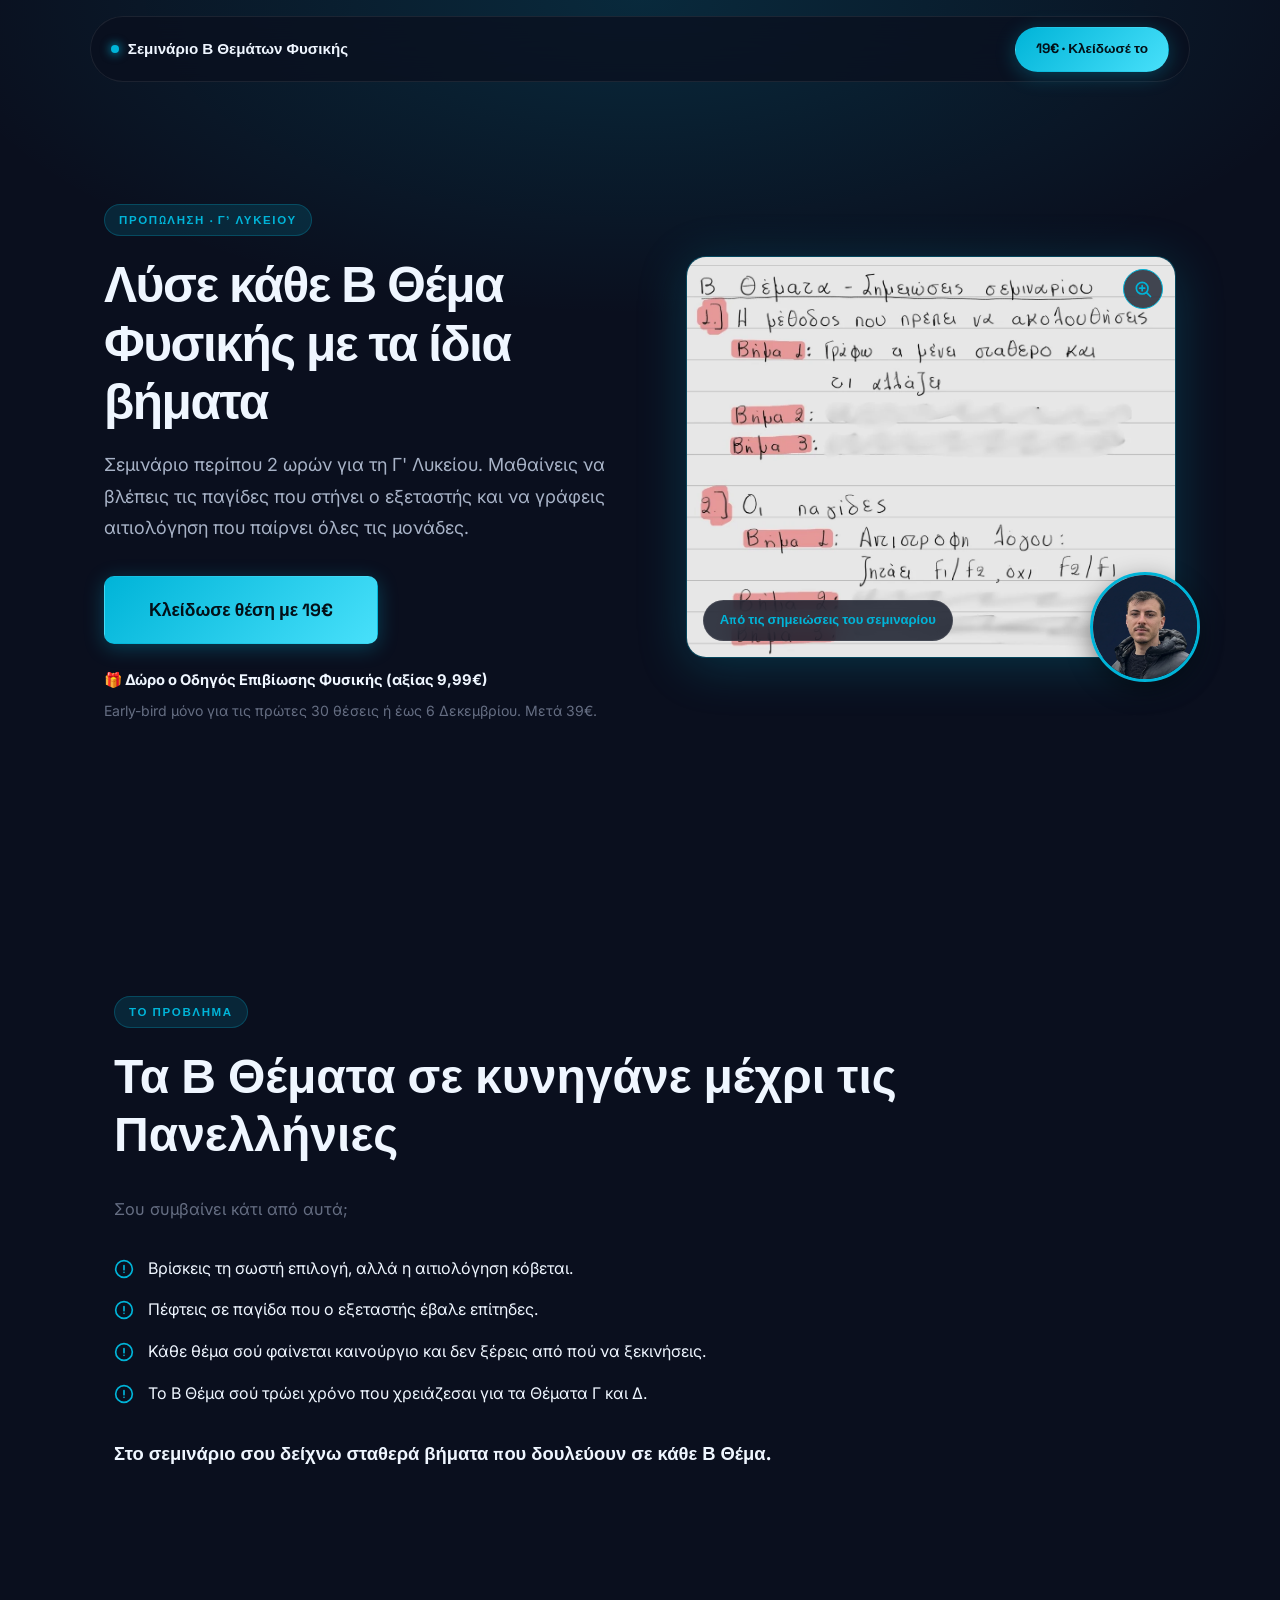
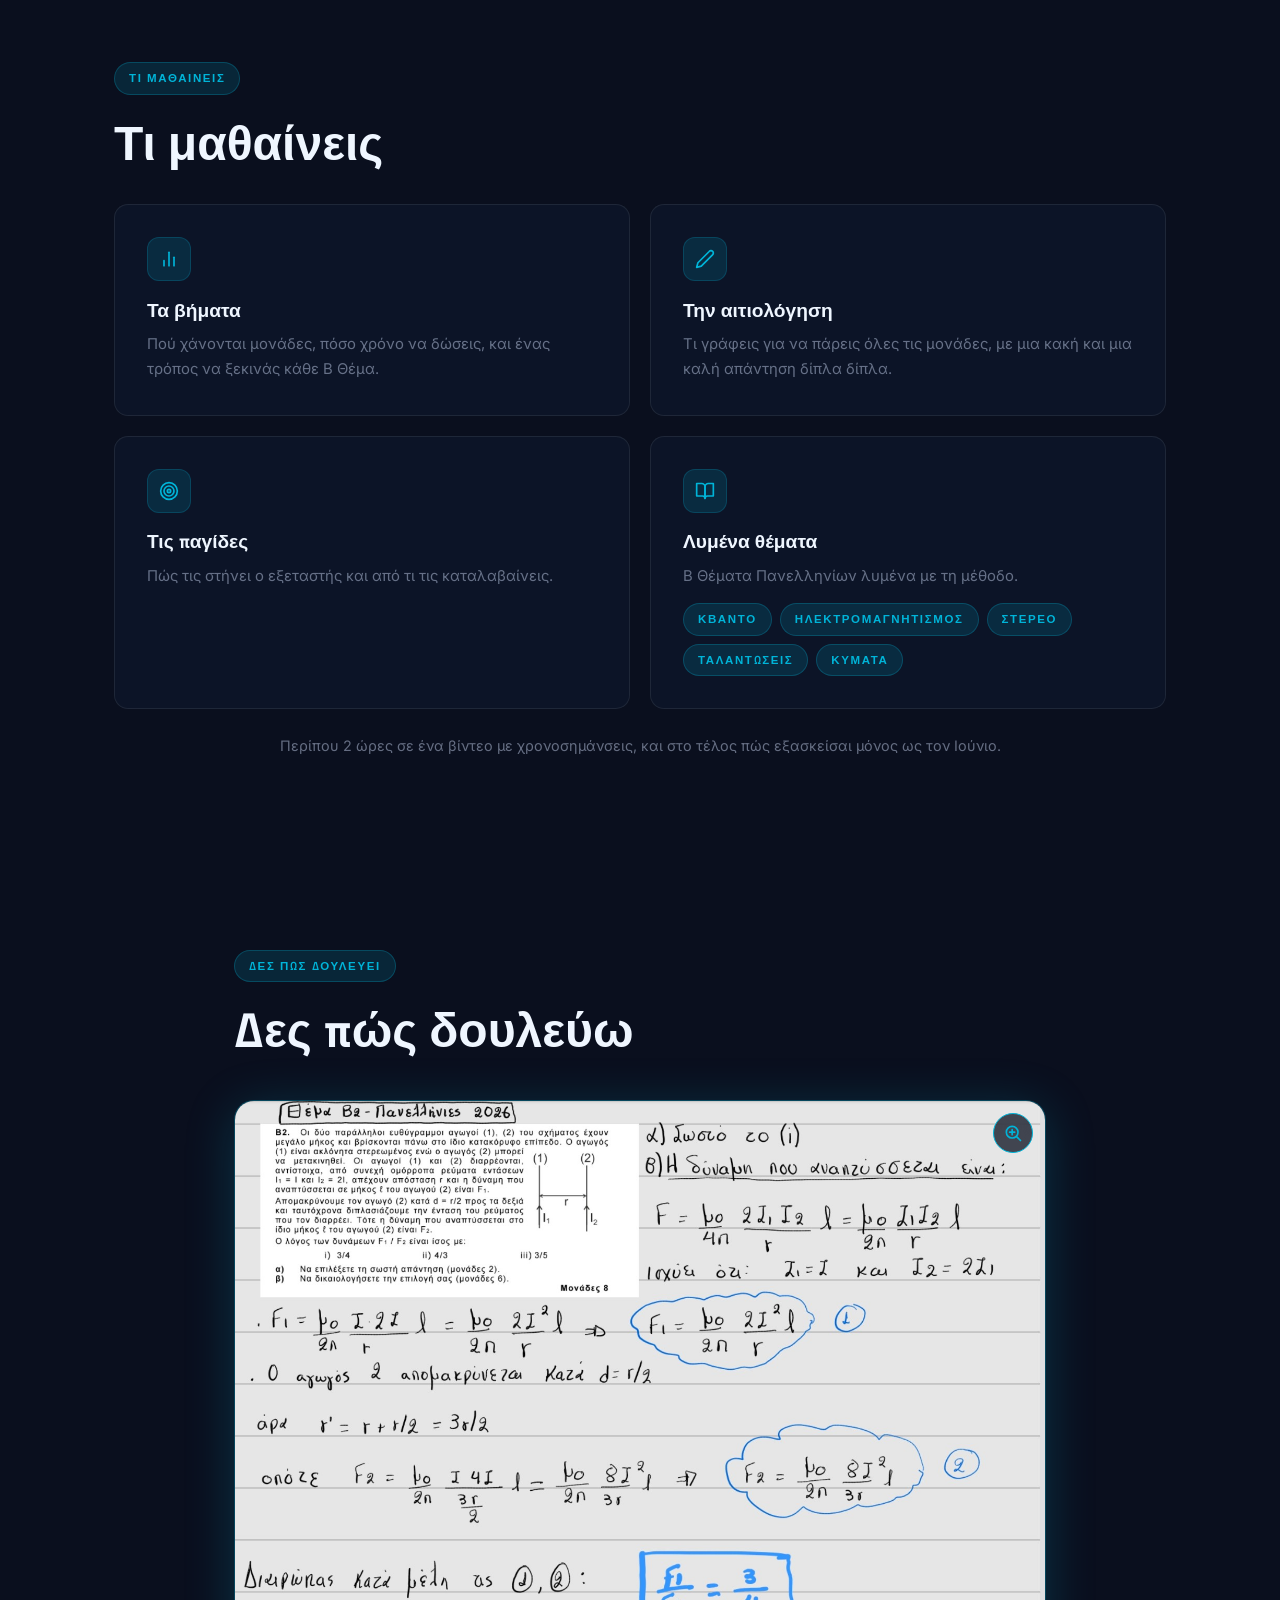
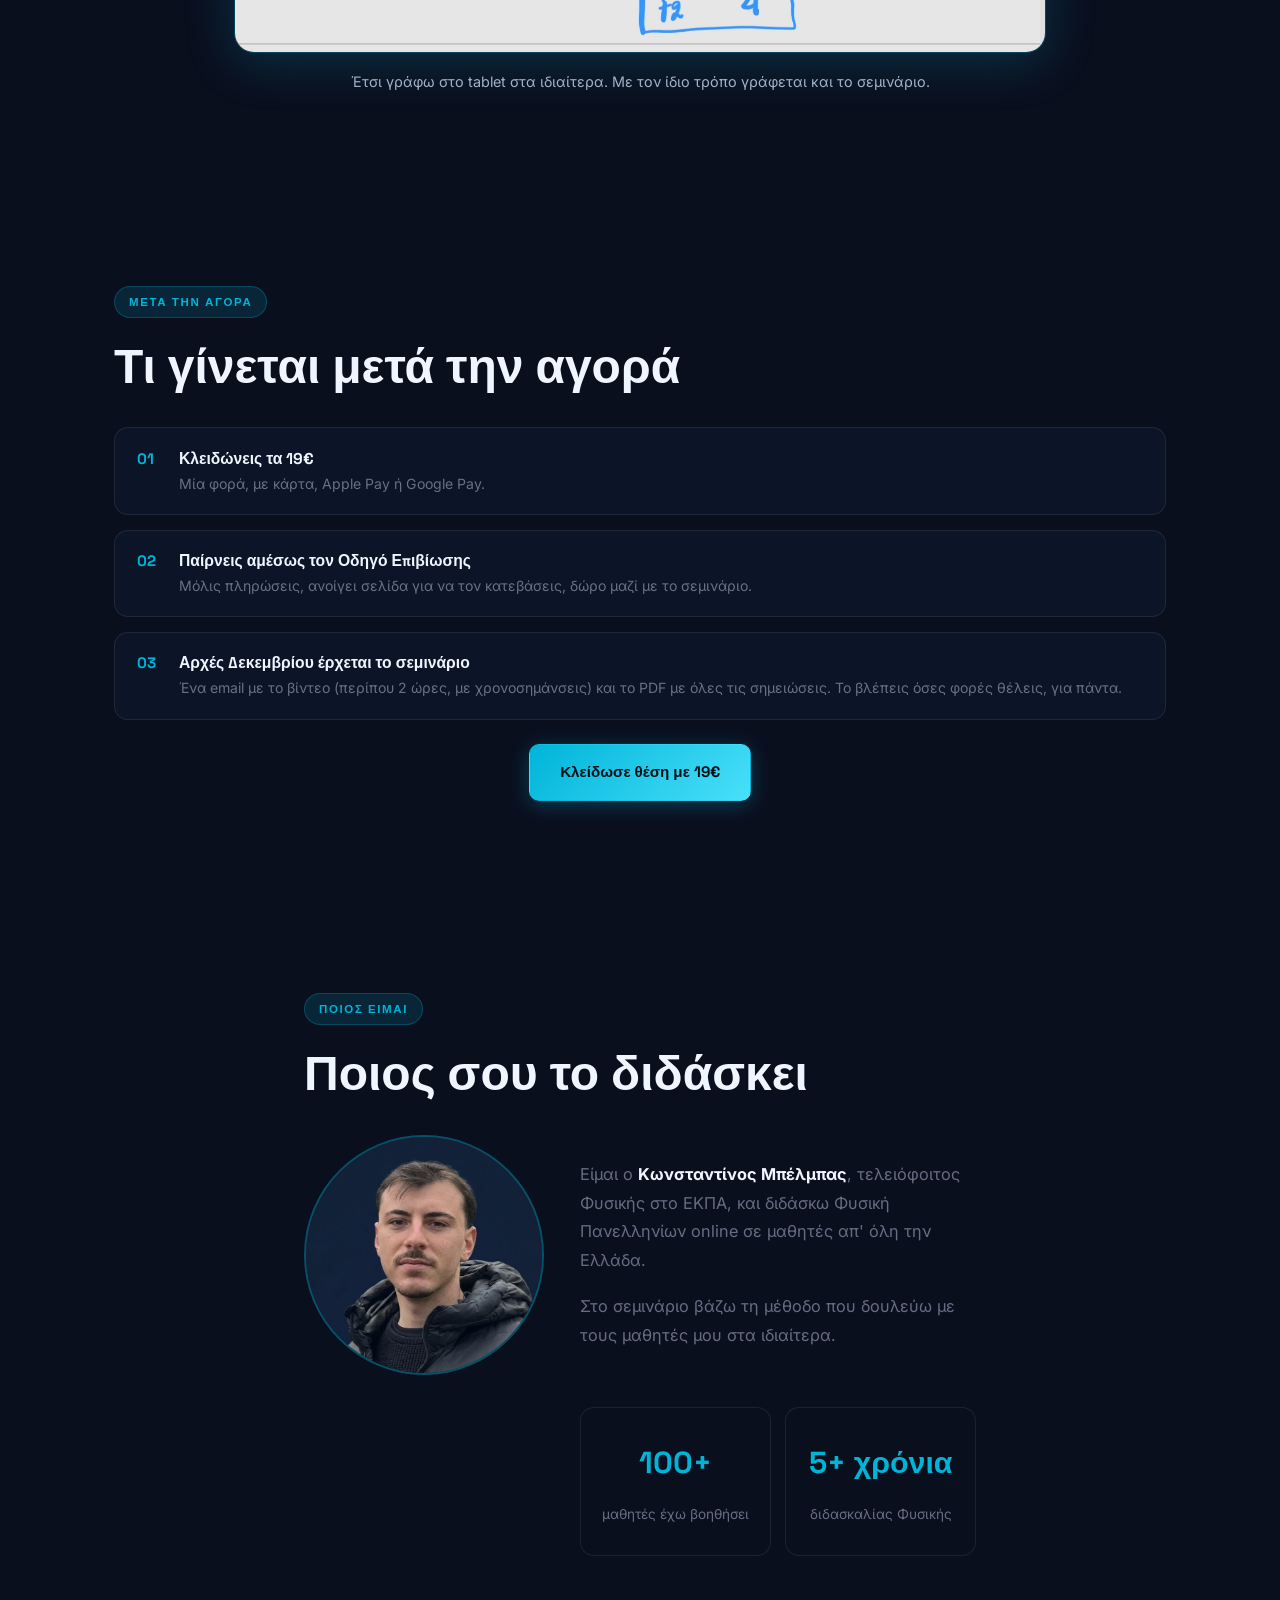
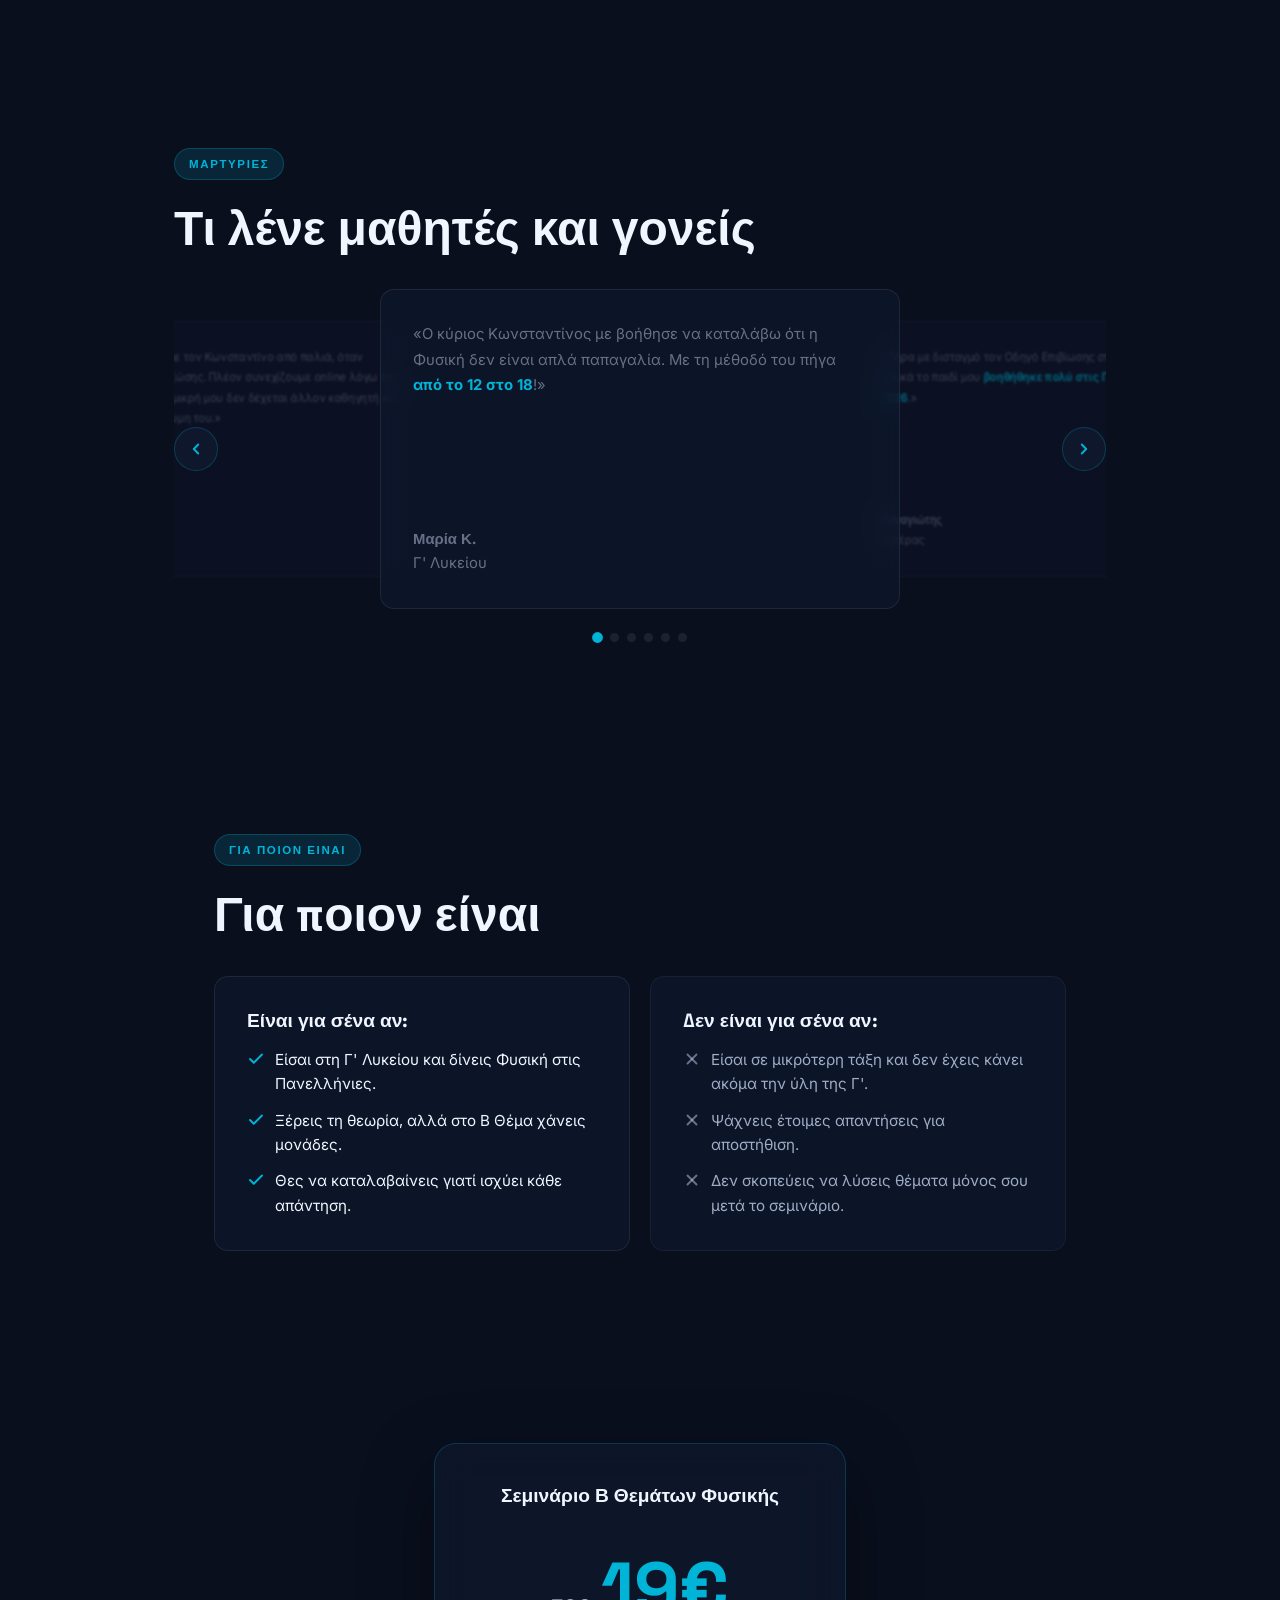
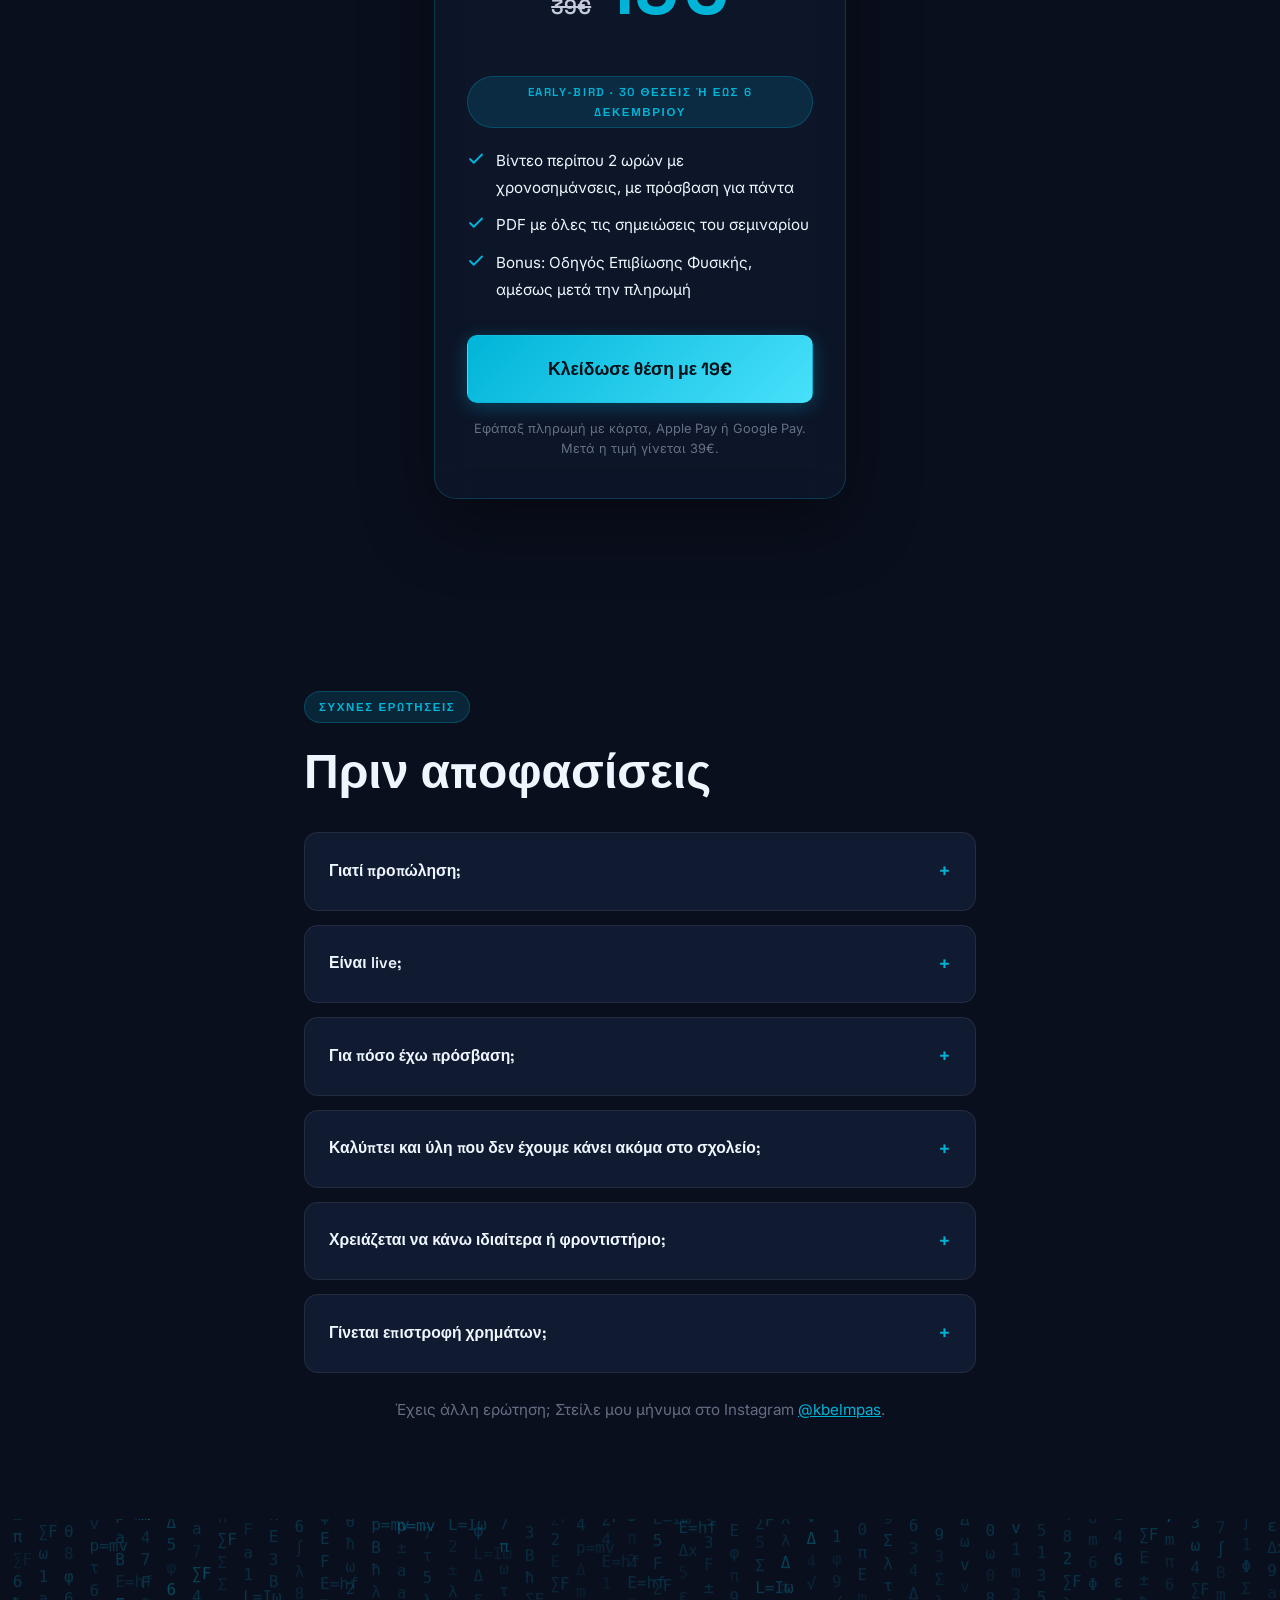
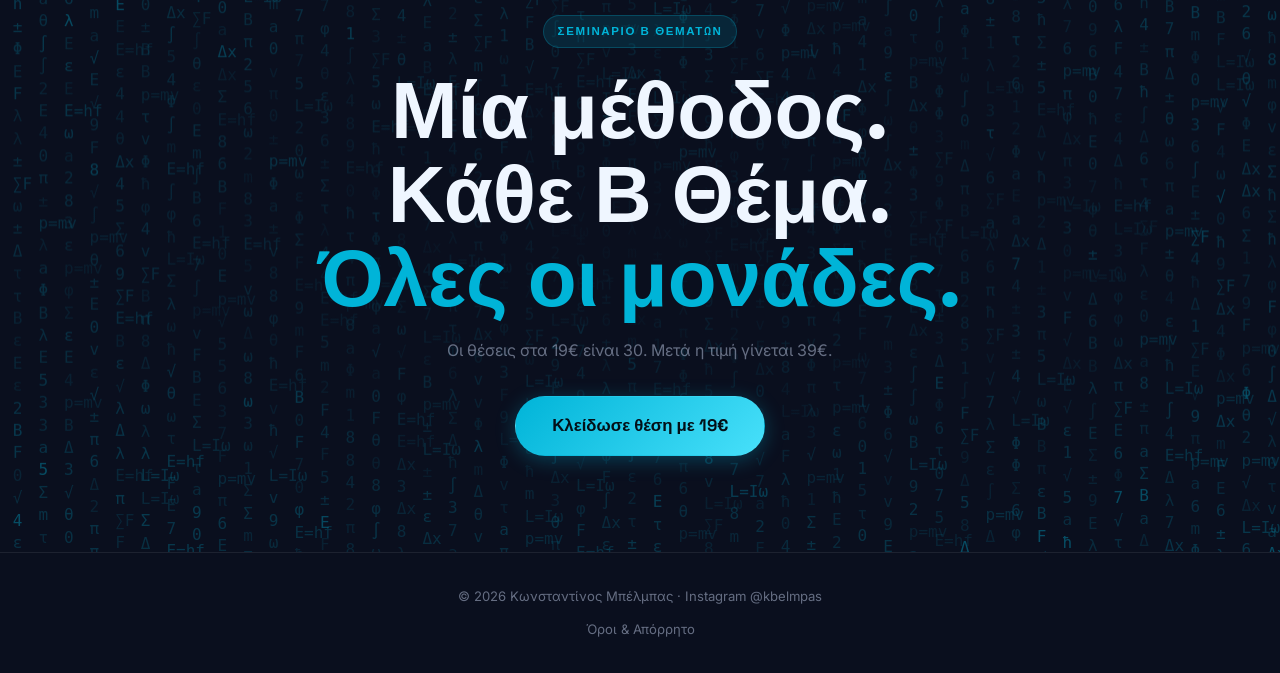
==== commit 7c41077a: "Διάρκεια σεμιναρίου: 2 ώρες Co-Authored-By: Claude Sonnet 5 <noreply@anthropic.com>" ====
--- a/seminario/index.html
+++ b/seminario/index.html
@@ -53,9 +53,9 @@
   <meta name="viewport" content="width=device-width, initial-scale=1.0" />
   <meta name="robots" content="noindex, nofollow" />
   <title>Σεμινάριο Β Θεμάτων Φυσικής Πανελληνίων | Κωνσταντίνος Μπέλμπας</title>
-  <meta name="description" content="Σεμινάριο περίπου 3 ωρών για τα Β Θέματα Φυσικής Πανελληνίων: τα βήματα, οι παγίδες και πώς γράφεις αιτιολόγηση για όλες τις μονάδες." />
+  <meta name="description" content="Σεμινάριο περίπου 2 ωρών για τα Β Θέματα Φυσικής Πανελληνίων: τα βήματα, οι παγίδες και πώς γράφεις αιτιολόγηση για όλες τις μονάδες." />
   <meta property="og:title" content="Λύσε κάθε Β Θέμα Φυσικής με τα ίδια βήματα" />
-  <meta property="og:description" content="Σεμινάριο περίπου 3 ωρών για τα Β Θέματα Φυσικής Πανελληνίων: τα βήματα, οι παγίδες και πώς γράφεις αιτιολόγηση για όλες τις μονάδες." />
+  <meta property="og:description" content="Σεμινάριο περίπου 2 ωρών για τα Β Θέματα Φυσικής Πανελληνίων: τα βήματα, οι παγίδες και πώς γράφεις αιτιολόγηση για όλες τις μονάδες." />
   <meta property="og:image" content="/images/seminario-og.jpg" />
   <meta property="og:type" content="website" />
   <link rel="preconnect" href="https://fonts.googleapis.com" />
@@ -1234,7 +1234,7 @@
       <div class="hero-grid">
         <div class="hero-content">
           <h1 class="hero-title fade-in">Λύσε κάθε Β Θέμα Φυσικής με τα ίδια βήματα</h1>
-          <p class="hero-sub fade-in">Σεμινάριο περίπου 3 ωρών για τη Γ' Λυκείου. Μαθαίνεις να βλέπεις τις παγίδες που στήνει ο εξεταστής και να γράφεις αιτιολόγηση που παίρνει όλες τις μονάδες.</p>
+          <p class="hero-sub fade-in">Σεμινάριο περίπου 2 ωρών για τη Γ' Λυκείου. Μαθαίνεις να βλέπεις τις παγίδες που στήνει ο εξεταστής και να γράφεις αιτιολόγηση που παίρνει όλες τις μονάδες.</p>
           <a href="#" data-buy class="btn btn-primary btn-large hero-buy fade-in" data-template="Κλείδωσε θέση με {PRICE}"></a>
           <p class="hero-gift fade-in">🎁 Δώρο ο Οδηγός Επιβίωσης Φυσικής (αξίας 9,99€)</p>
           <p class="hero-sub-note fade-in" data-early-bird-only>Early-bird μόνο για τις πρώτες 30 θέσεις ή έως 6 Δεκεμβρίου. Μετά 39€.</p>
@@ -1327,7 +1327,7 @@
         </div>
       </div>
 
-      <p class="curriculum-note fade-in">Περίπου 3 ώρες σε ένα βίντεο με χρονοσημάνσεις, και στο τέλος πώς εξασκείσαι μόνος ως τον Ιούνιο.</p>
+      <p class="curriculum-note fade-in">Περίπου 2 ώρες σε ένα βίντεο με χρονοσημάνσεις, και στο τέλος πώς εξασκείσαι μόνος ως τον Ιούνιο.</p>
     </div>
   </section>
 
@@ -1389,7 +1389,7 @@
           <span class="curriculum-num">03</span>
           <div class="curriculum-text">
             <h4>Αρχές Δεκεμβρίου έρχεται το σεμινάριο</h4>
-            <p>Ένα email με το βίντεο (περίπου 3 ώρες, με χρονοσημάνσεις) και το PDF με όλες τις σημειώσεις. Το βλέπεις όσες φορές θέλεις, για πάντα.</p>
+            <p>Ένα email με το βίντεο (περίπου 2 ώρες, με χρονοσημάνσεις) και το PDF με όλες τις σημειώσεις. Το βλέπεις όσες φορές θέλεις, για πάντα.</p>
           </div>
         </div>
       </div>
@@ -1503,7 +1503,7 @@
         <ul class="price-checklist">
           <li>
             <svg width="18" height="18" viewBox="0 0 24 24" fill="none" stroke="currentColor" stroke-width="2.5" stroke-linecap="round" stroke-linejoin="round"><polyline points="20 6 9 17 4 12"/></svg>
-            <span>Βίντεο περίπου 3 ωρών με χρονοσημάνσεις, με πρόσβαση για πάντα</span>
+            <span>Βίντεο περίπου 2 ωρών με χρονοσημάνσεις, με πρόσβαση για πάντα</span>
           </li>
           <li>
             <svg width="18" height="18" viewBox="0 0 24 24" fill="none" stroke="currentColor" stroke-width="2.5" stroke-linecap="round" stroke-linejoin="round"><polyline points="20 6 9 17 4 12"/></svg>
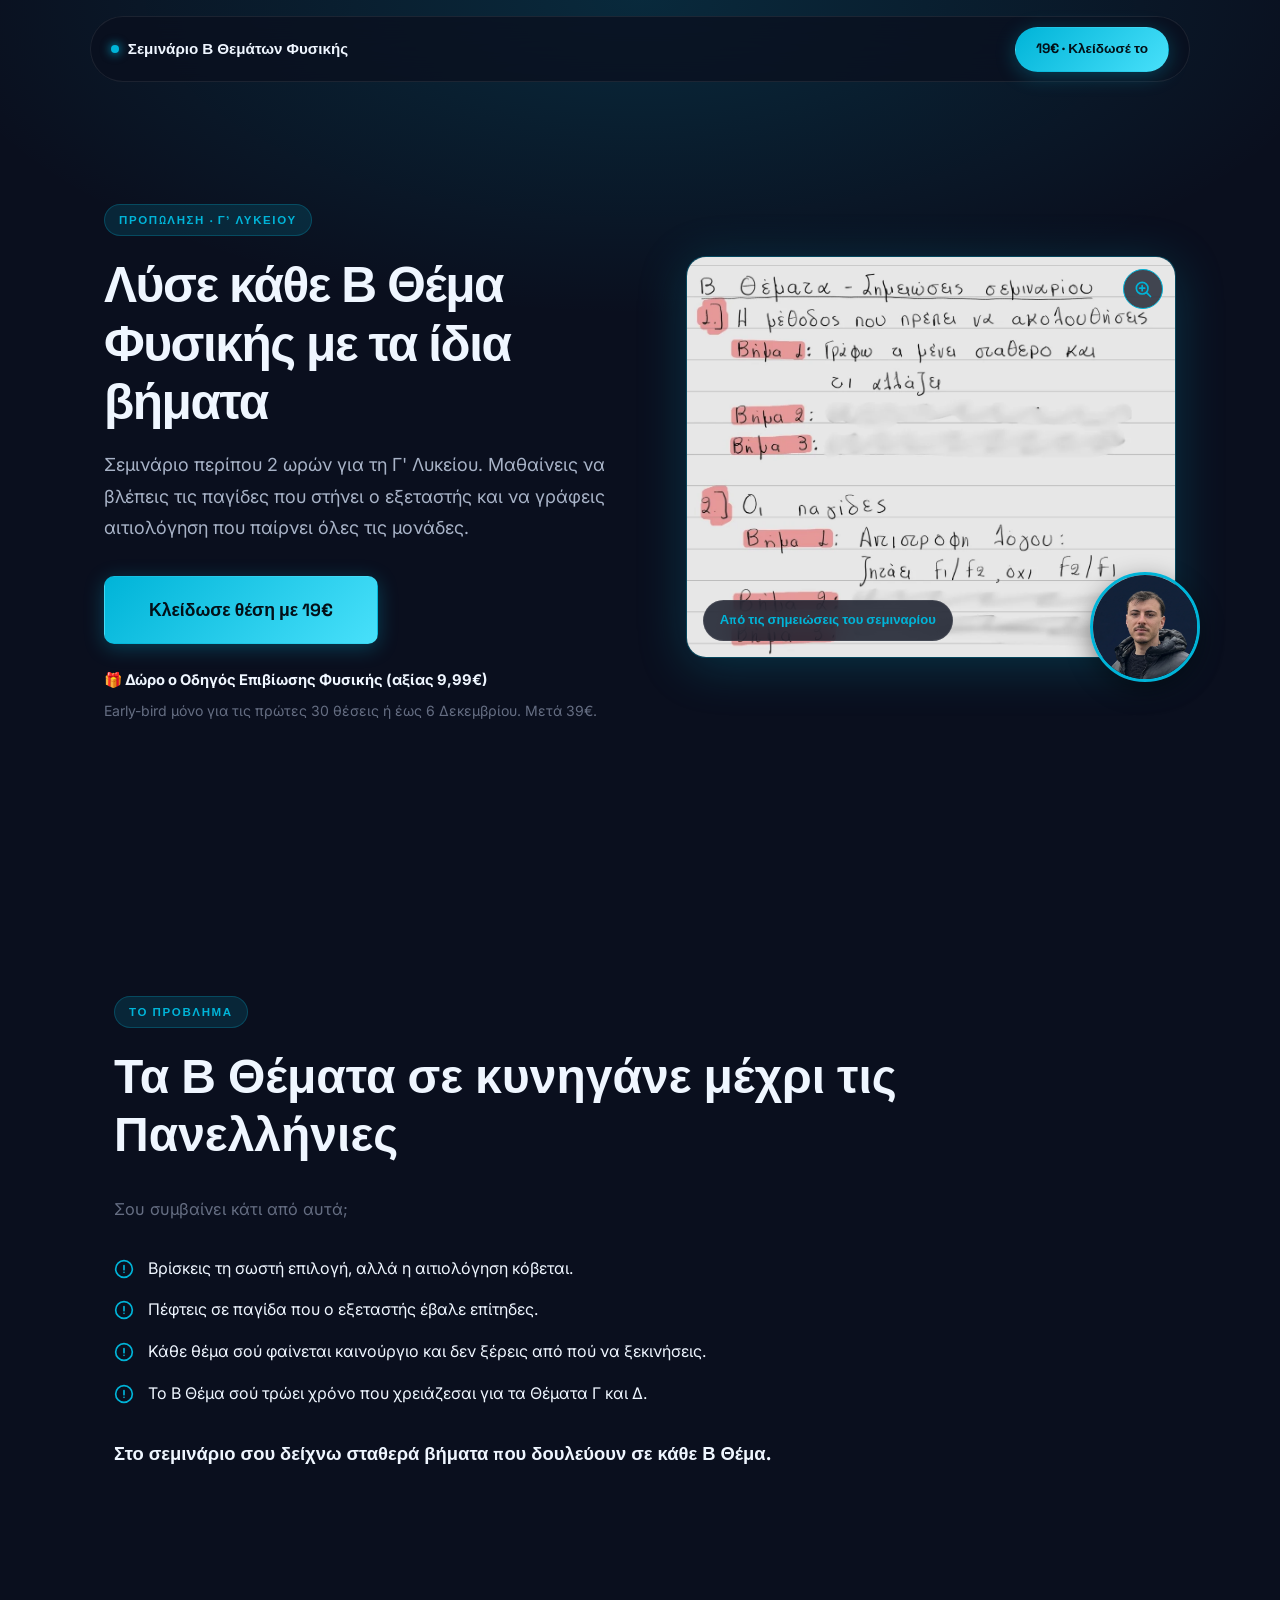
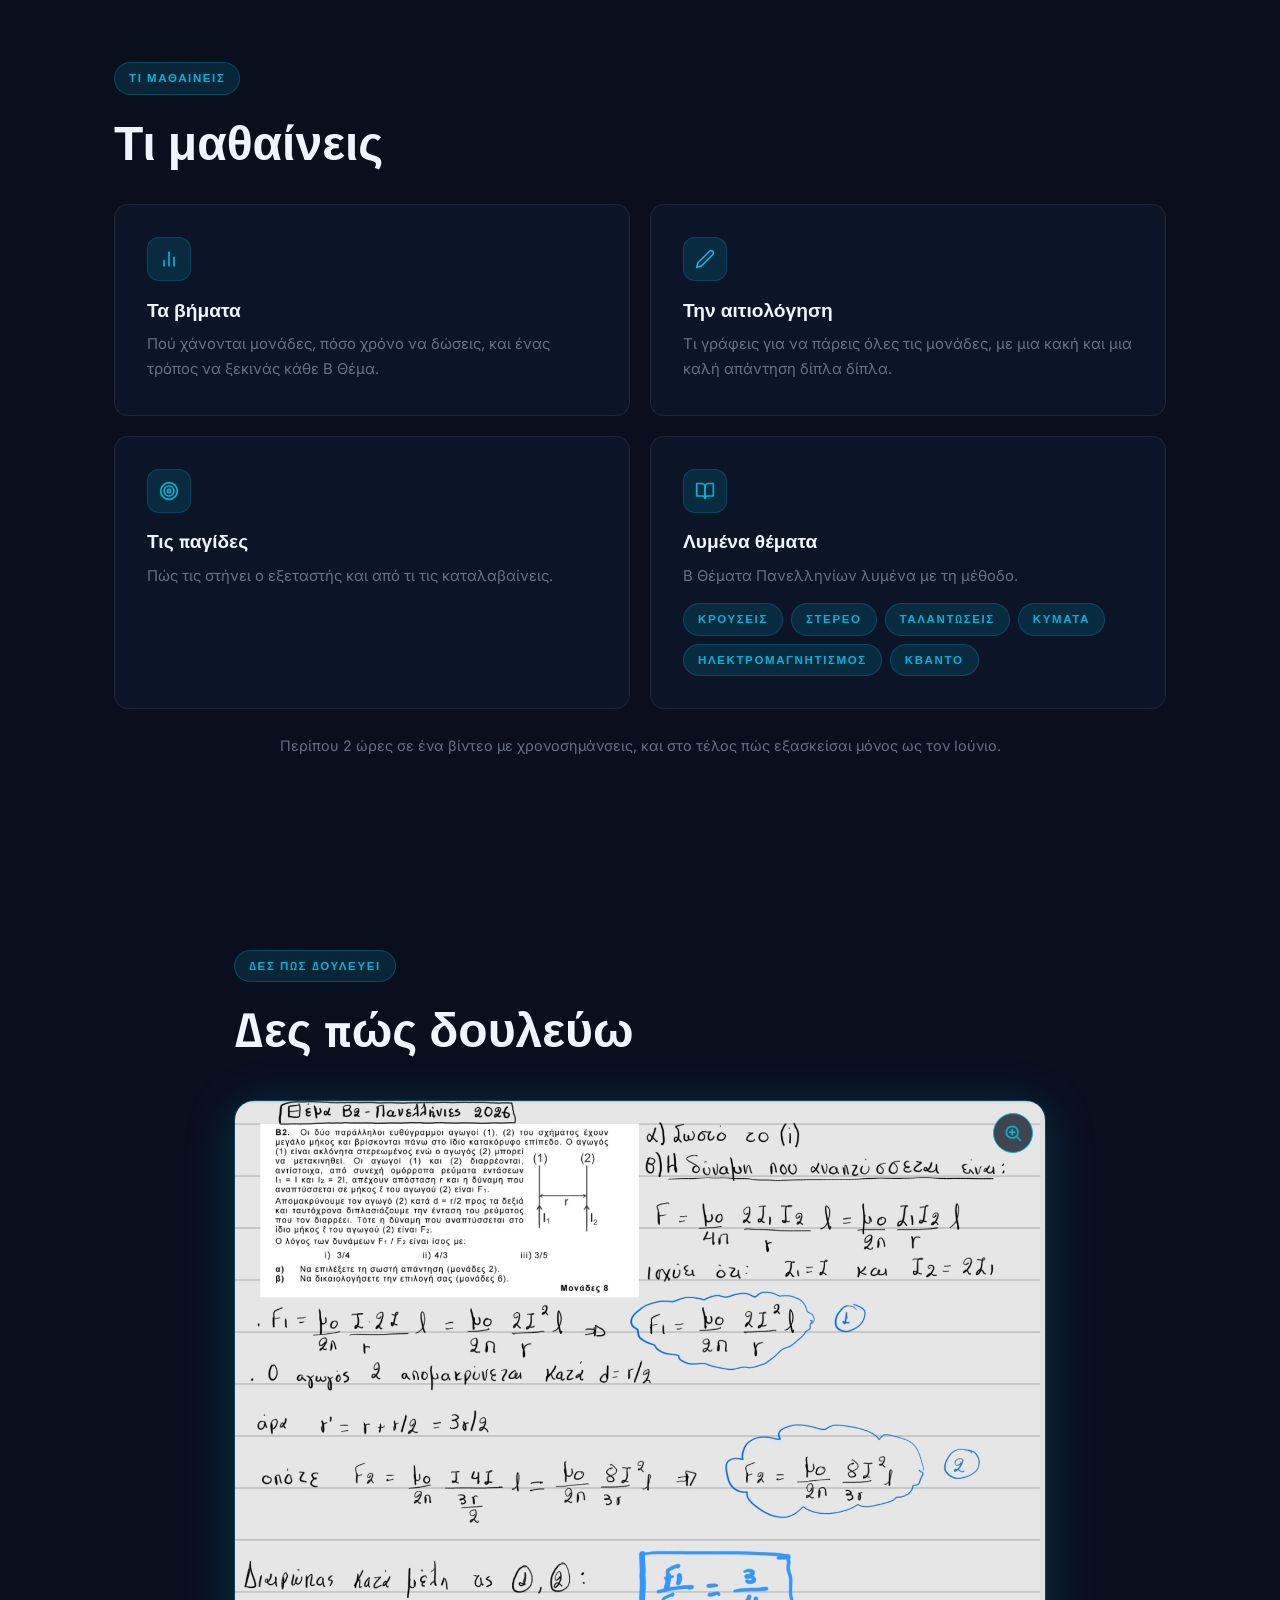
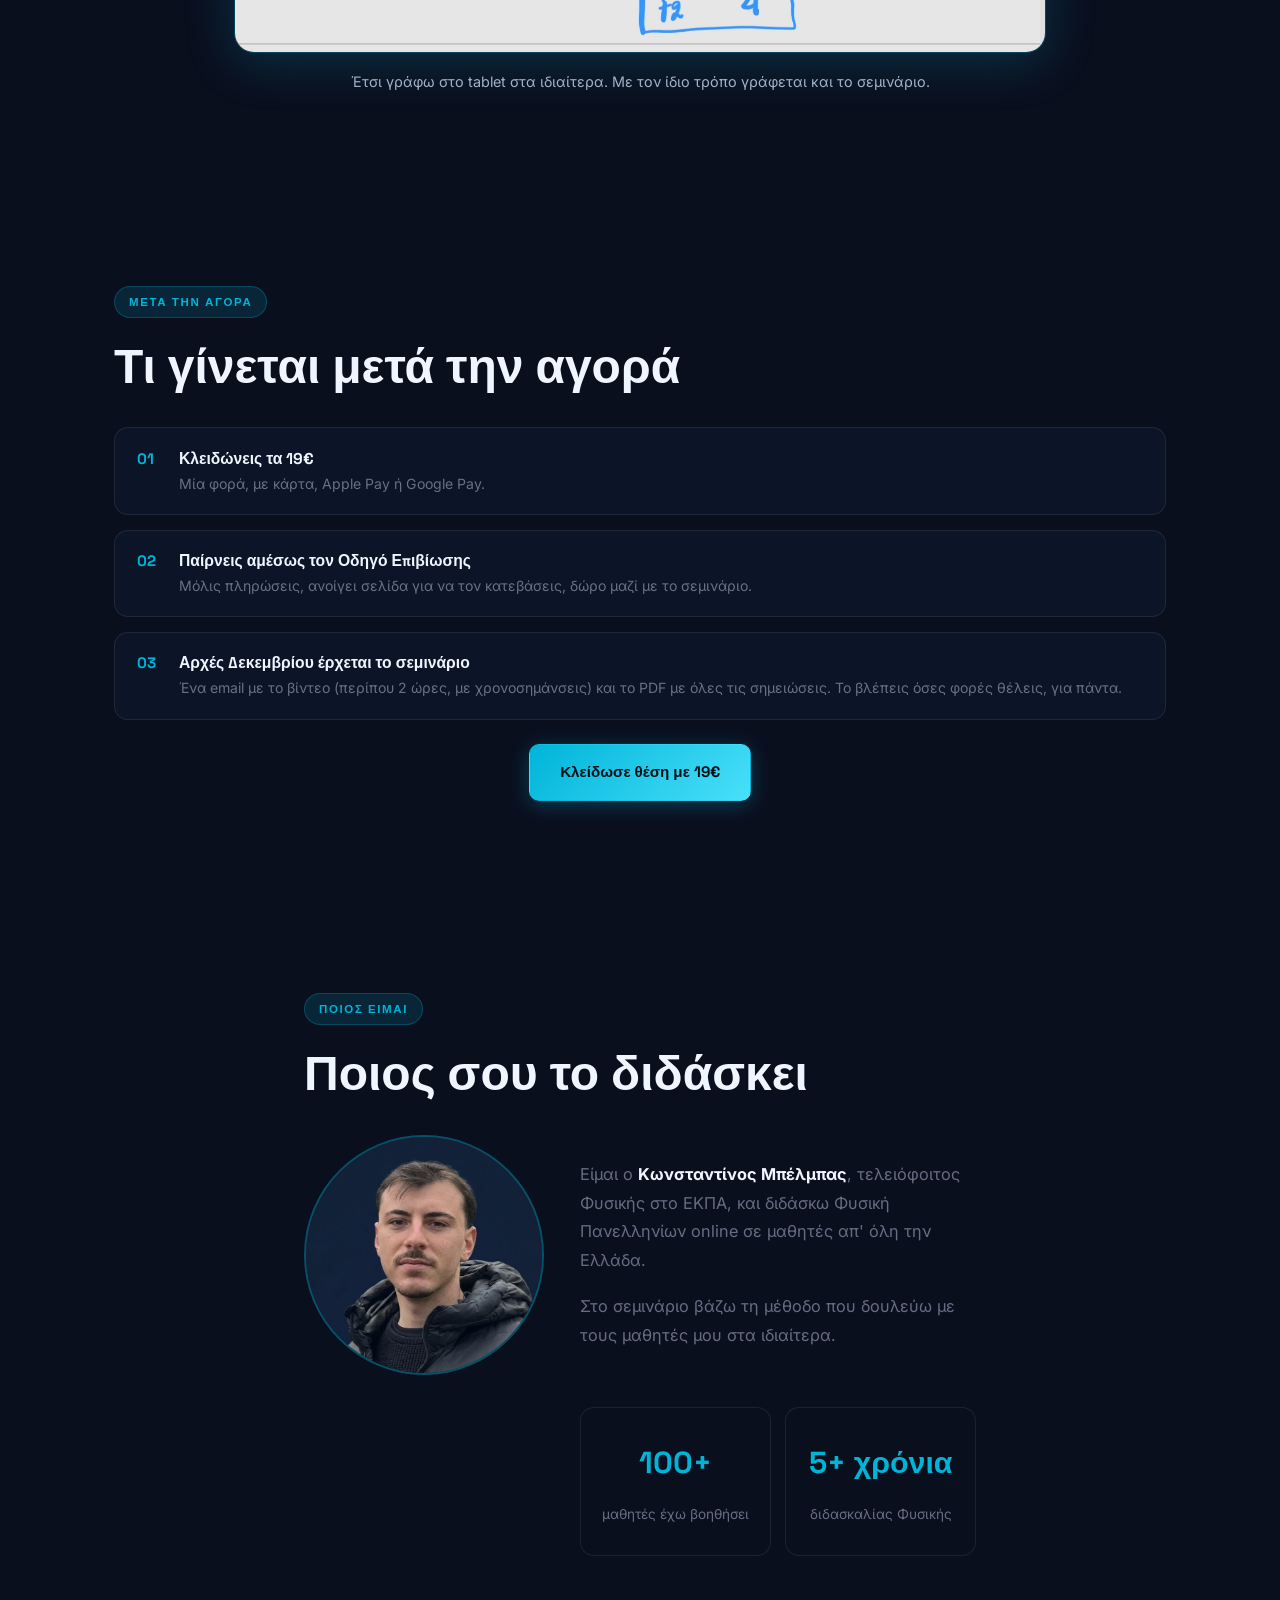
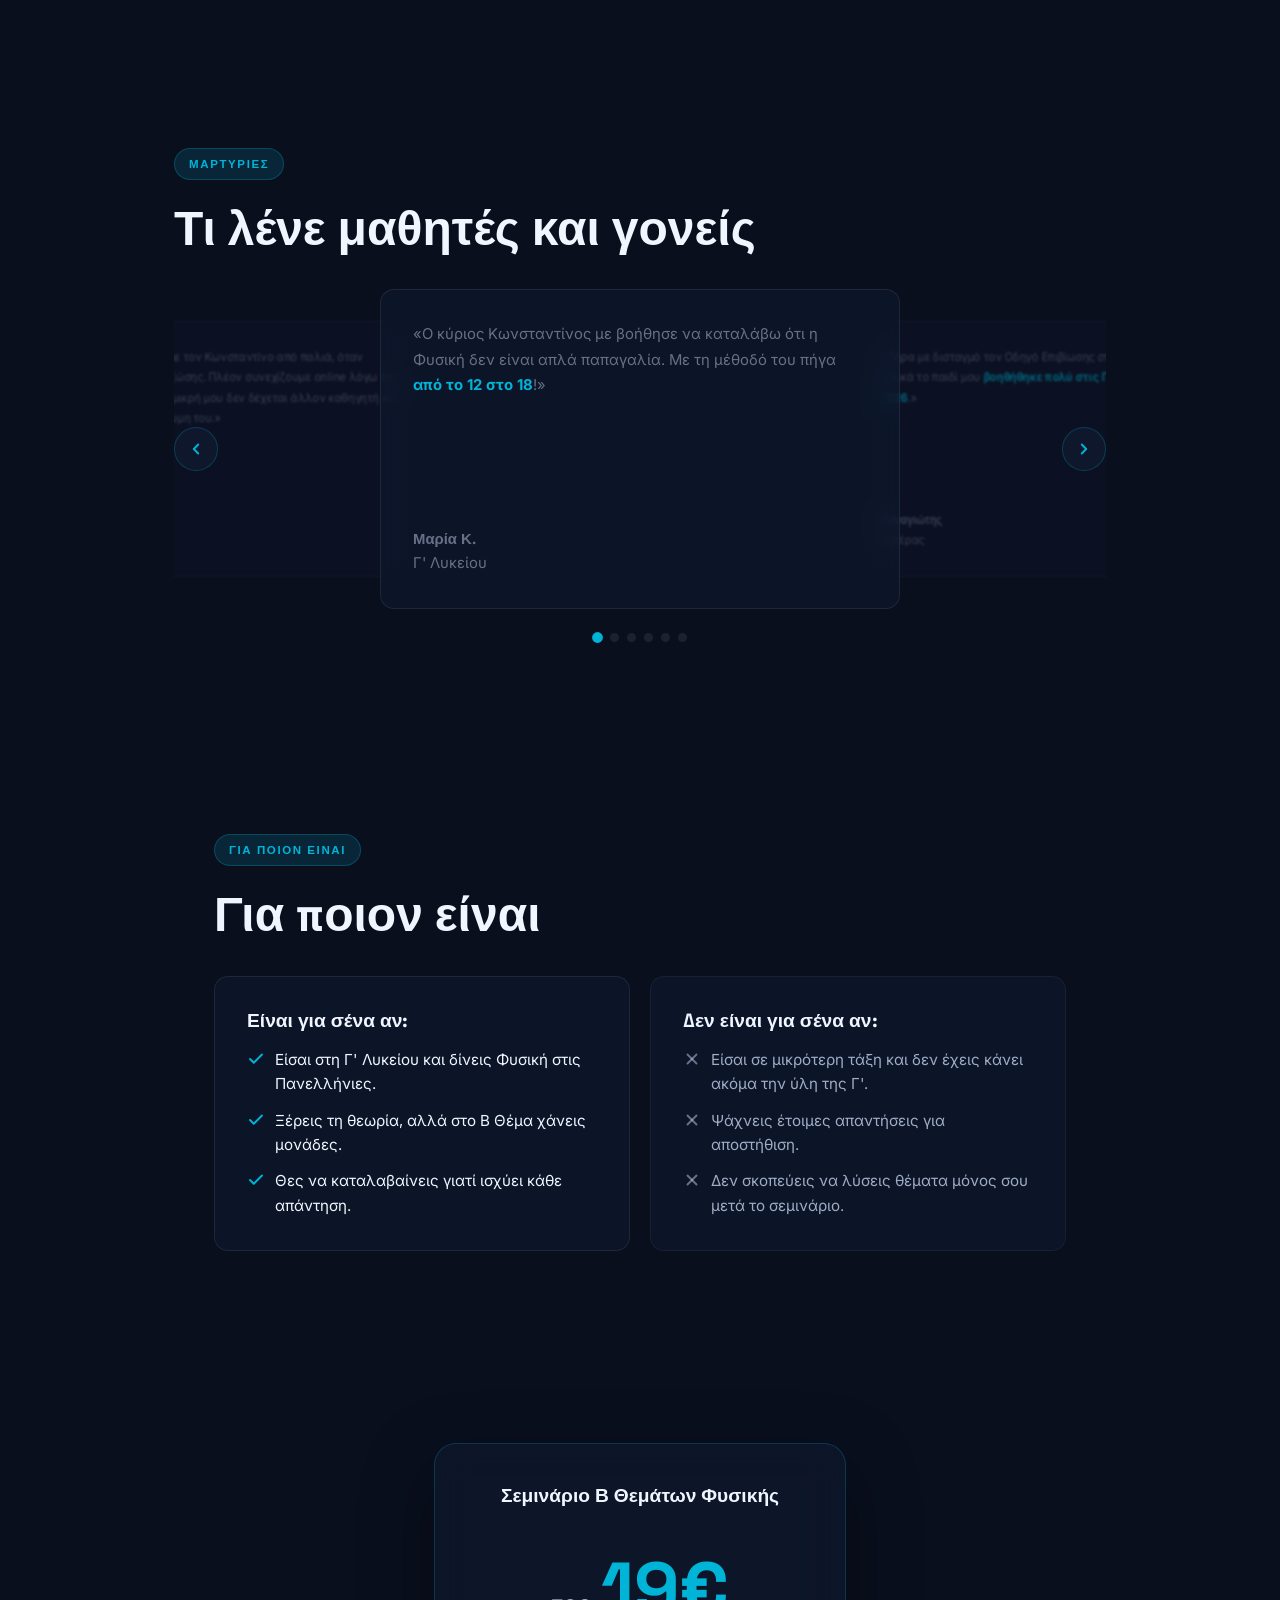
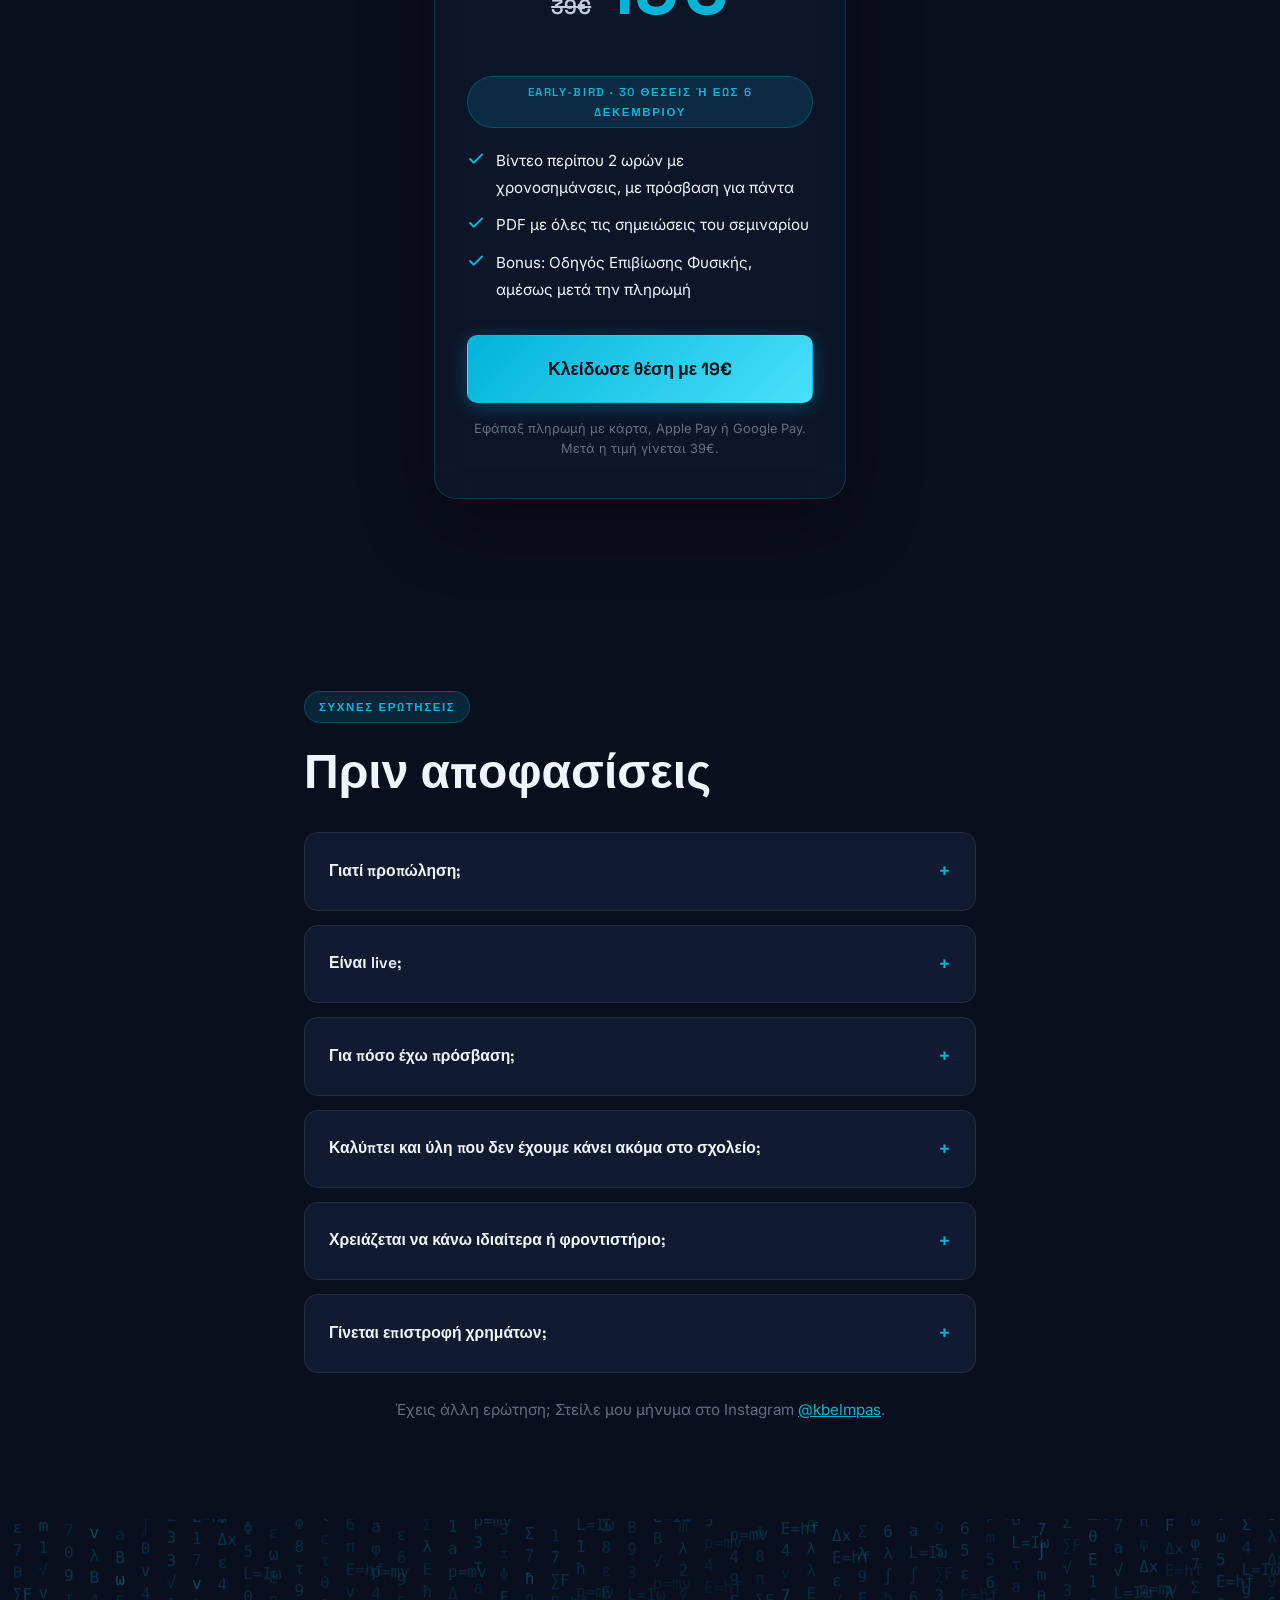
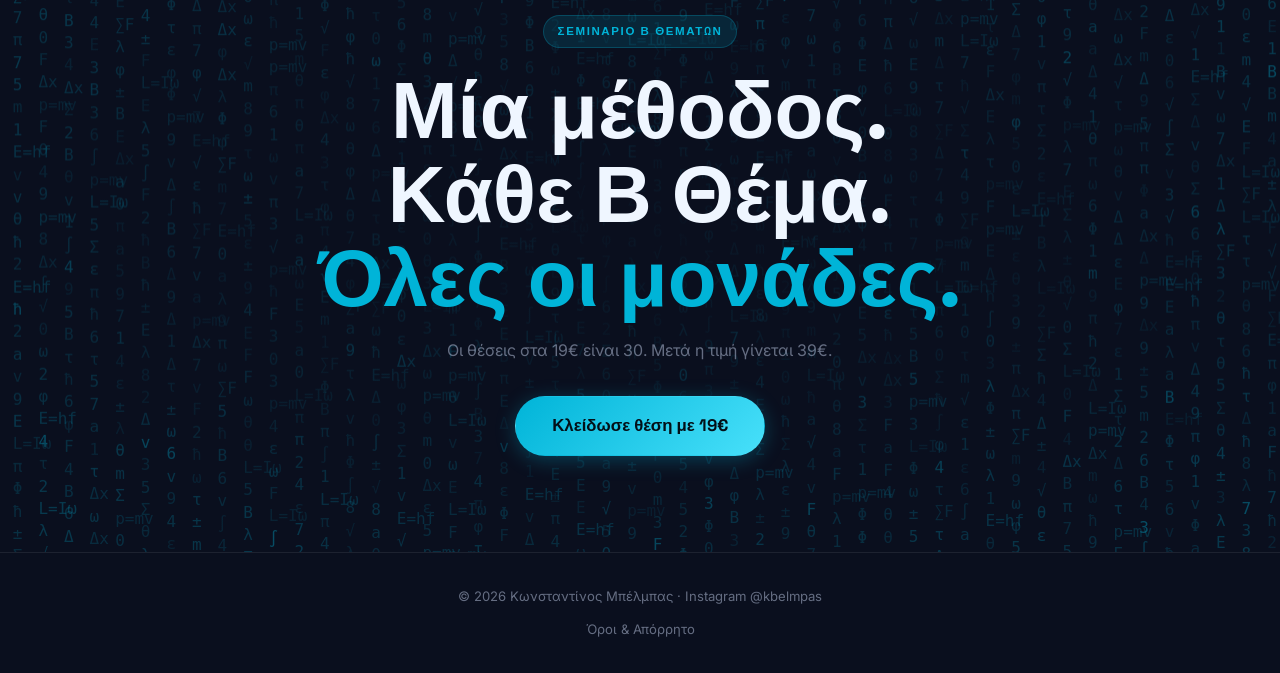
==== commit 761bb2ab: "Σεμινάριο go-live: og:image, σειρά κεφαλαίων, FAQ ύλης, αφαίρεση noindex Co-Authored-By: Claude Opus" ====
--- a/seminario/index.html
+++ b/seminario/index.html
@@ -51,12 +51,11 @@
 
   </script>
   <meta name="viewport" content="width=device-width, initial-scale=1.0" />
-  <meta name="robots" content="noindex, nofollow" />
   <title>Σεμινάριο Β Θεμάτων Φυσικής Πανελληνίων | Κωνσταντίνος Μπέλμπας</title>
   <meta name="description" content="Σεμινάριο περίπου 2 ωρών για τα Β Θέματα Φυσικής Πανελληνίων: τα βήματα, οι παγίδες και πώς γράφεις αιτιολόγηση για όλες τις μονάδες." />
   <meta property="og:title" content="Λύσε κάθε Β Θέμα Φυσικής με τα ίδια βήματα" />
   <meta property="og:description" content="Σεμινάριο περίπου 2 ωρών για τα Β Θέματα Φυσικής Πανελληνίων: τα βήματα, οι παγίδες και πώς γράφεις αιτιολόγηση για όλες τις μονάδες." />
-  <meta property="og:image" content="/images/seminario-og.jpg" />
+  <meta property="og:image" content="https://kbelmpas.gr/assets/seminario-preview.jpg.jpg" />
   <meta property="og:type" content="website" />
   <link rel="preconnect" href="https://fonts.googleapis.com" />
   <link rel="preconnect" href="https://fonts.gstatic.com" crossorigin />
@@ -1318,11 +1317,12 @@
           <h3>Λυμένα θέματα</h3>
           <p>Β Θέματα Πανελληνίων λυμένα με τη μέθοδο.</p>
           <div class="learn-tags">
-            <span class="section-label">Κβάντο</span>
-            <span class="section-label">Ηλεκτρομαγνητισμός</span>
+            <span class="section-label">Κρούσεις</span>
             <span class="section-label">Στερεό</span>
             <span class="section-label">Ταλαντώσεις</span>
             <span class="section-label">Κύματα</span>
+            <span class="section-label">Ηλεκτρομαγνητισμός</span>
+            <span class="section-label">Κβάντο</span>
           </div>
         </div>
       </div>
@@ -1545,7 +1545,7 @@
 
         <details class="accordion-item">
           <summary>Καλύπτει και ύλη που δεν έχουμε κάνει ακόμα στο σχολείο;<span class="accordion-icon">+</span></summary>
-          <p class="accordion-a">Ναι. Τα λυμένα θέματα ξεκινούν από Κβάντο και Ηλεκτρομαγνητισμό και συνεχίζουν σε Στερεό και Ταλαντώσεις, οπότε το ξαναβλέπεις όσο προχωράει η ύλη.</p>
+          <p class="accordion-a">Ναι. Έχει λυμένα θέματα από όλη την ύλη: Κρούσεις, Στερεό, Ταλαντώσεις, Κύματα, Ηλεκτρομαγνητισμό και Κβάντο, οπότε το ξαναβλέπεις όσο προχωράει η ύλη.</p>
         </details>
 
         <details class="accordion-item">
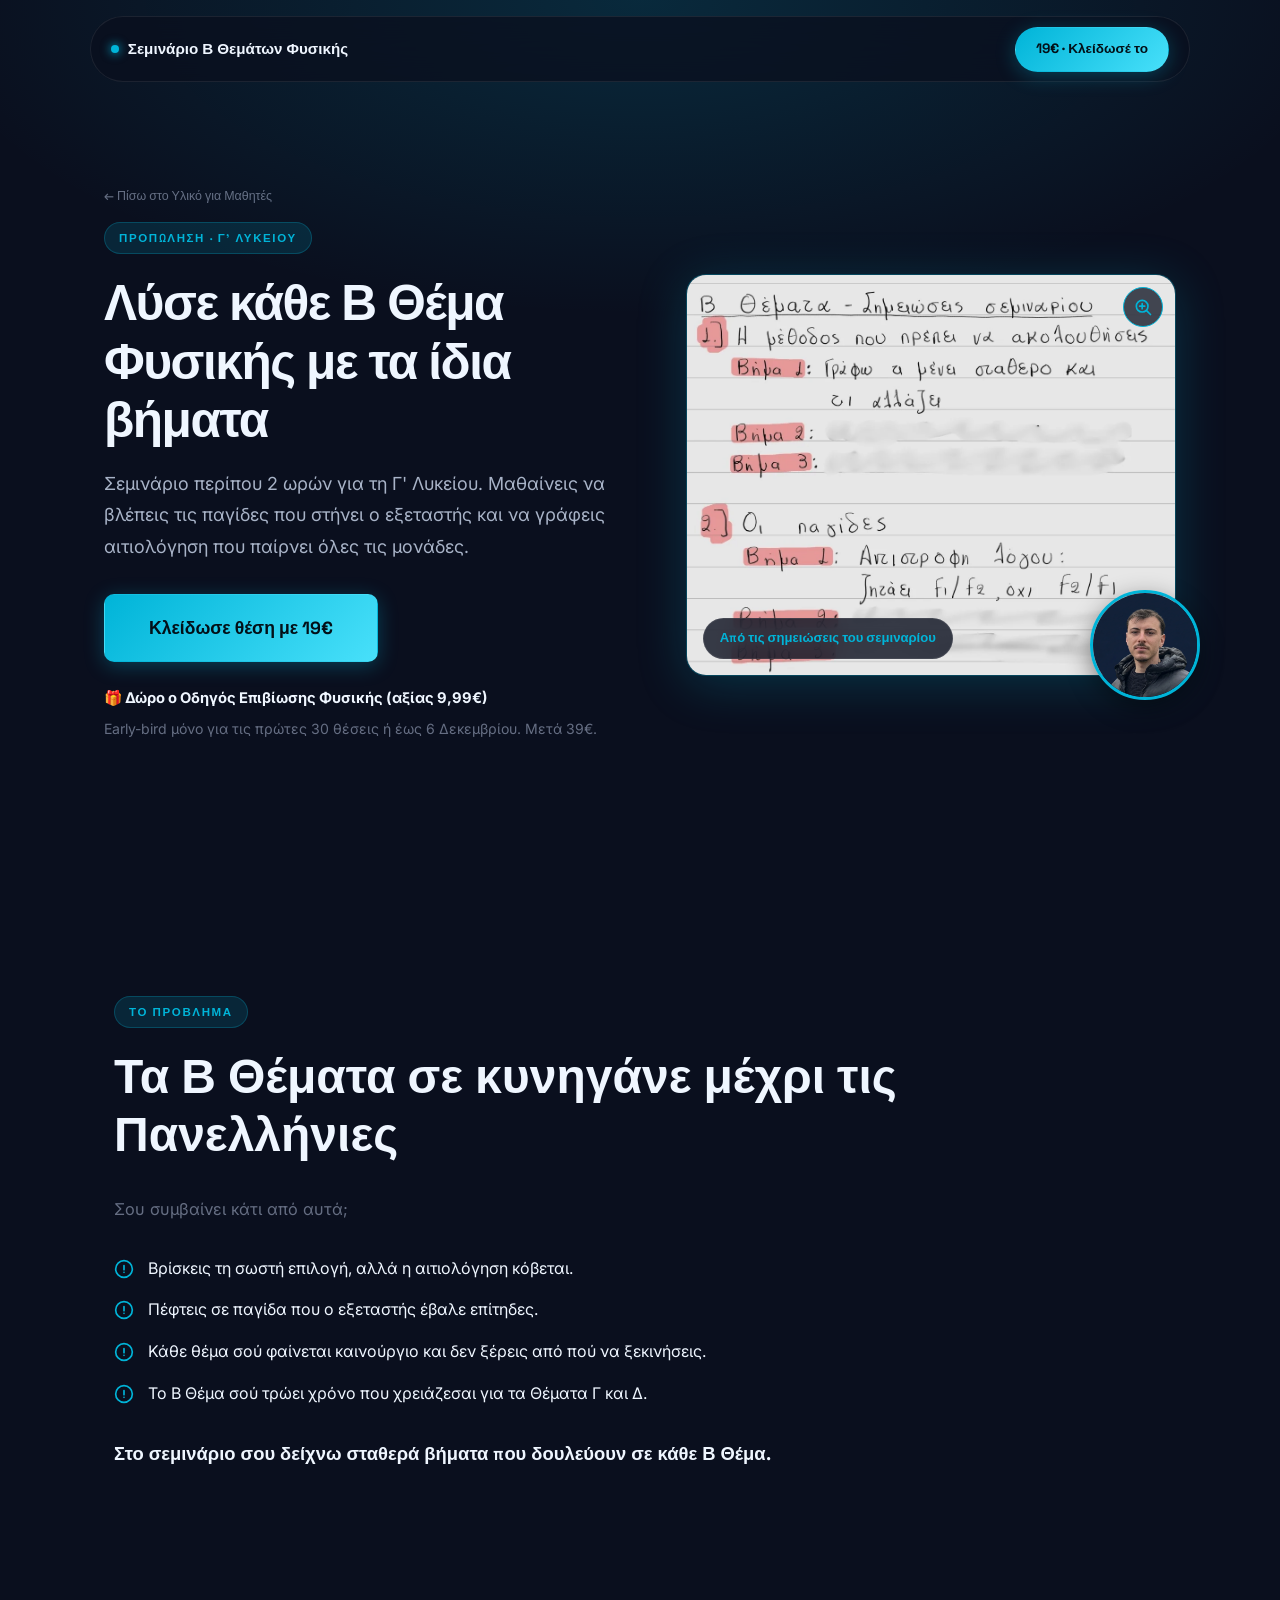
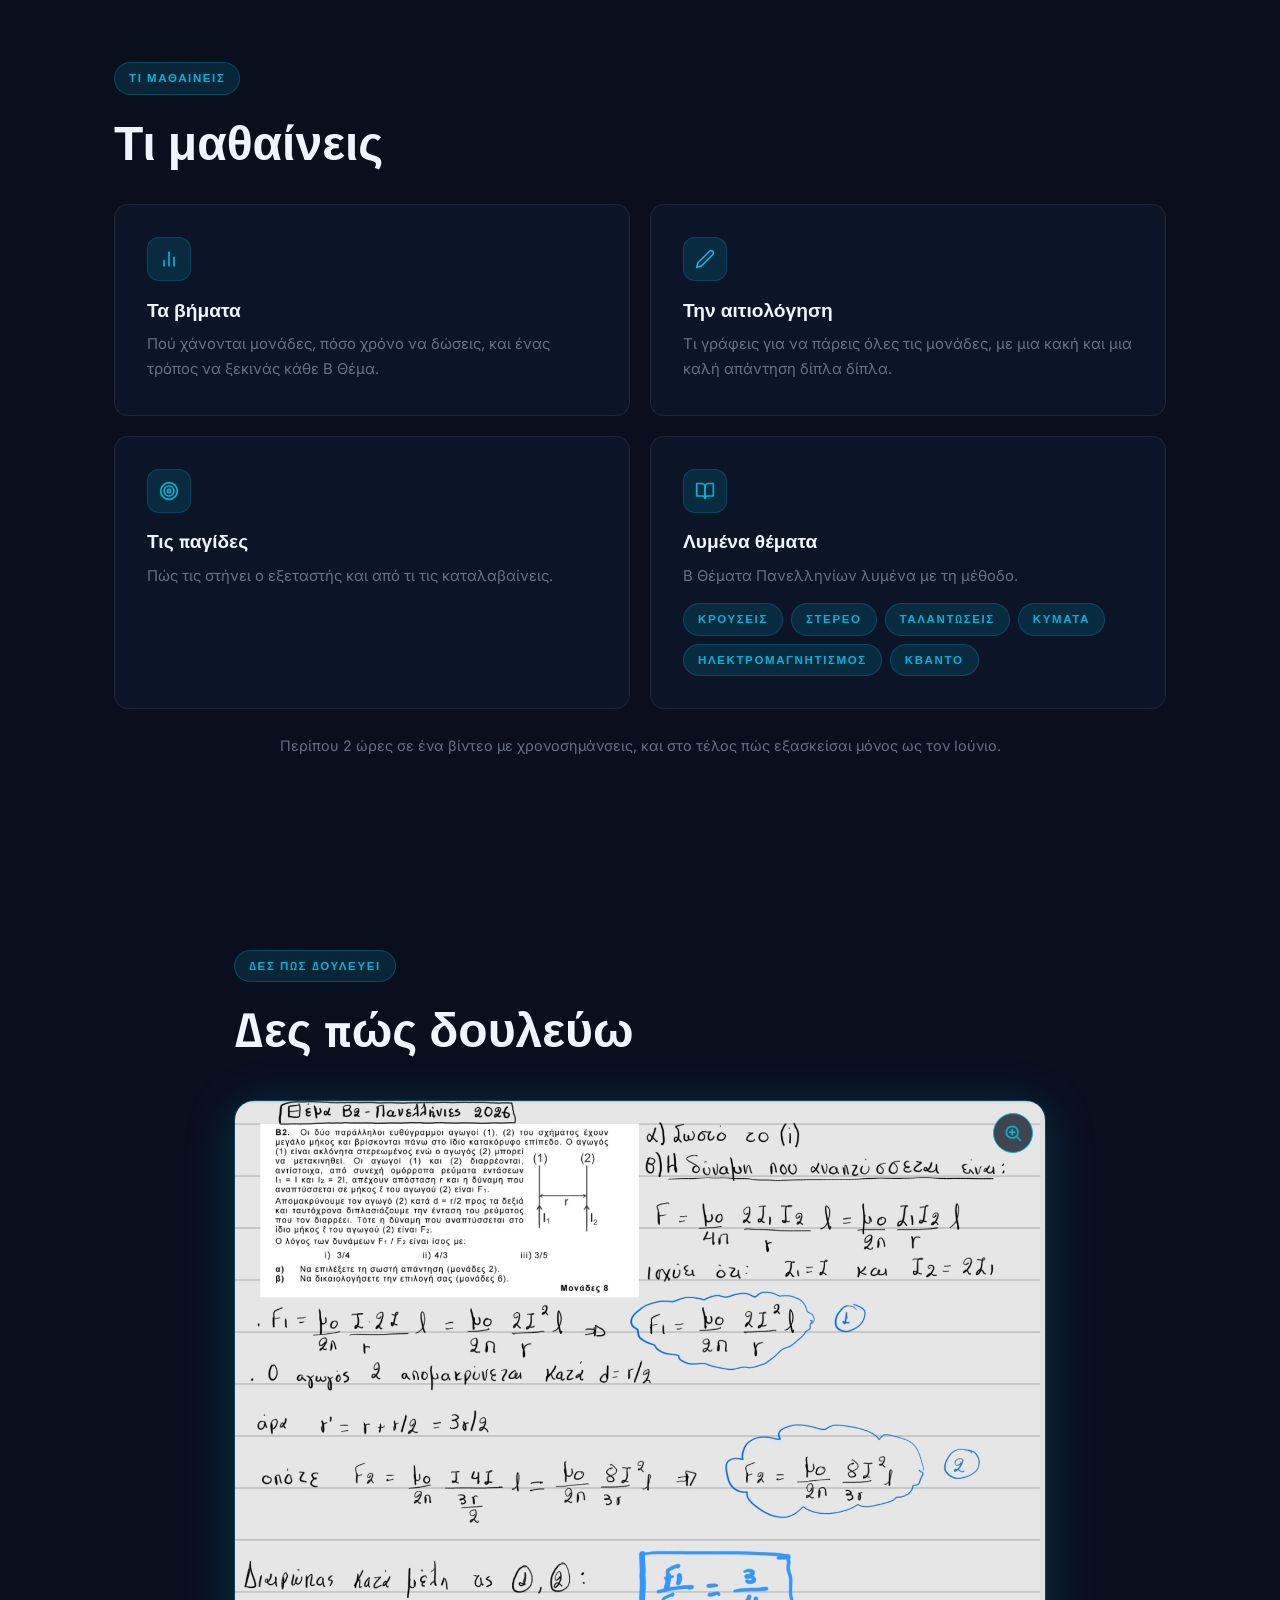
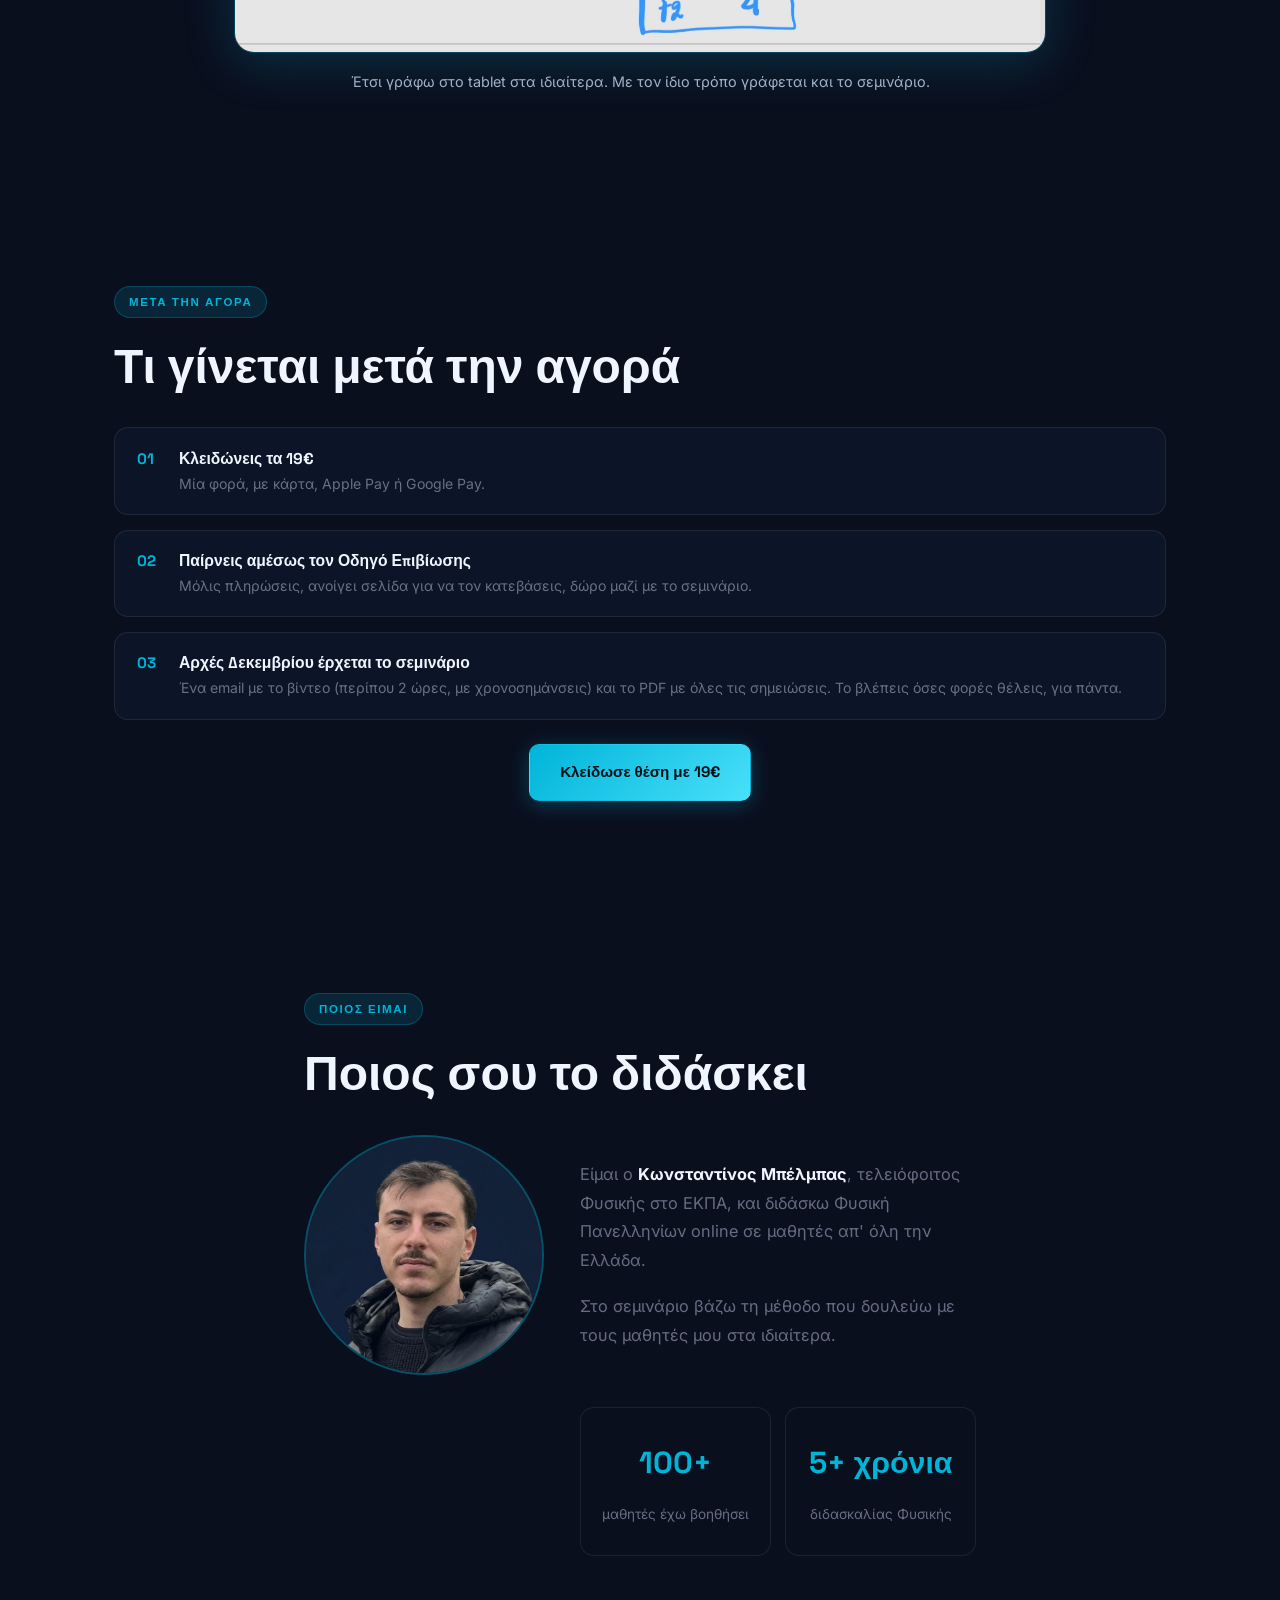
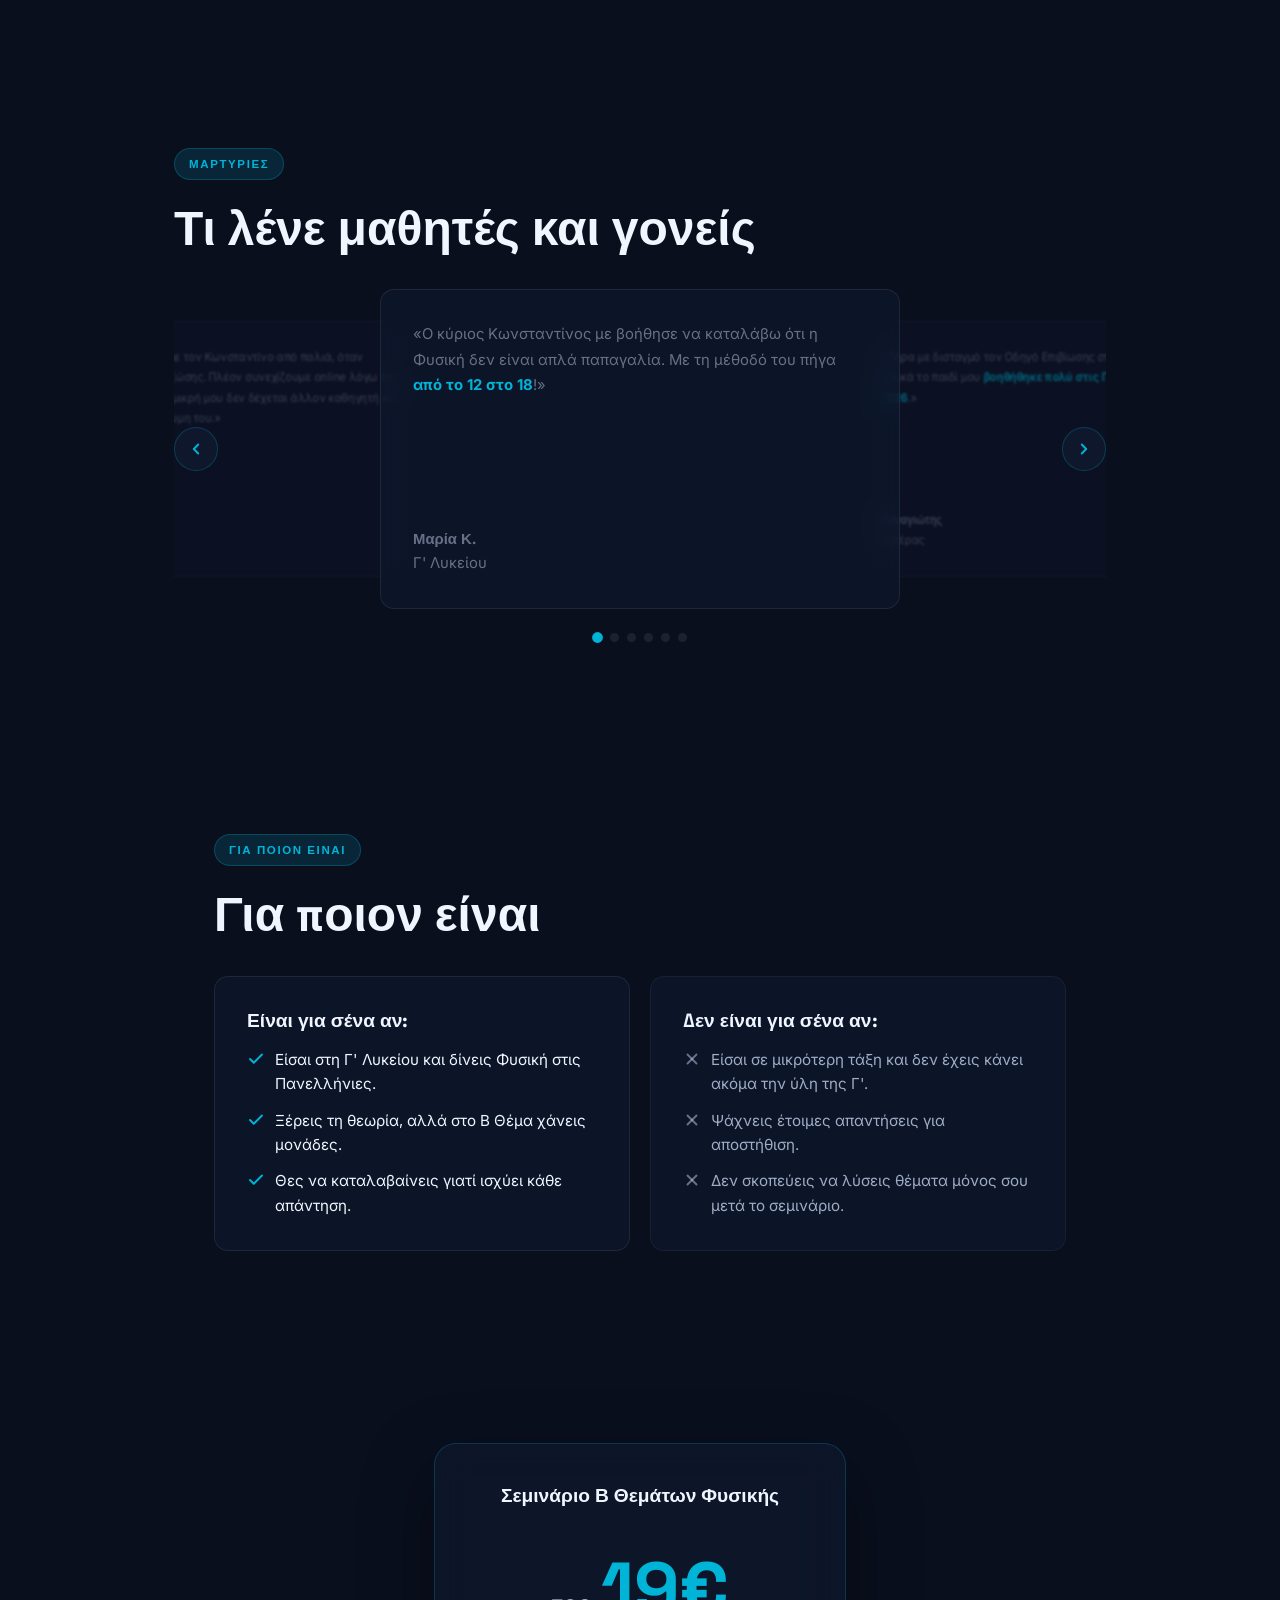
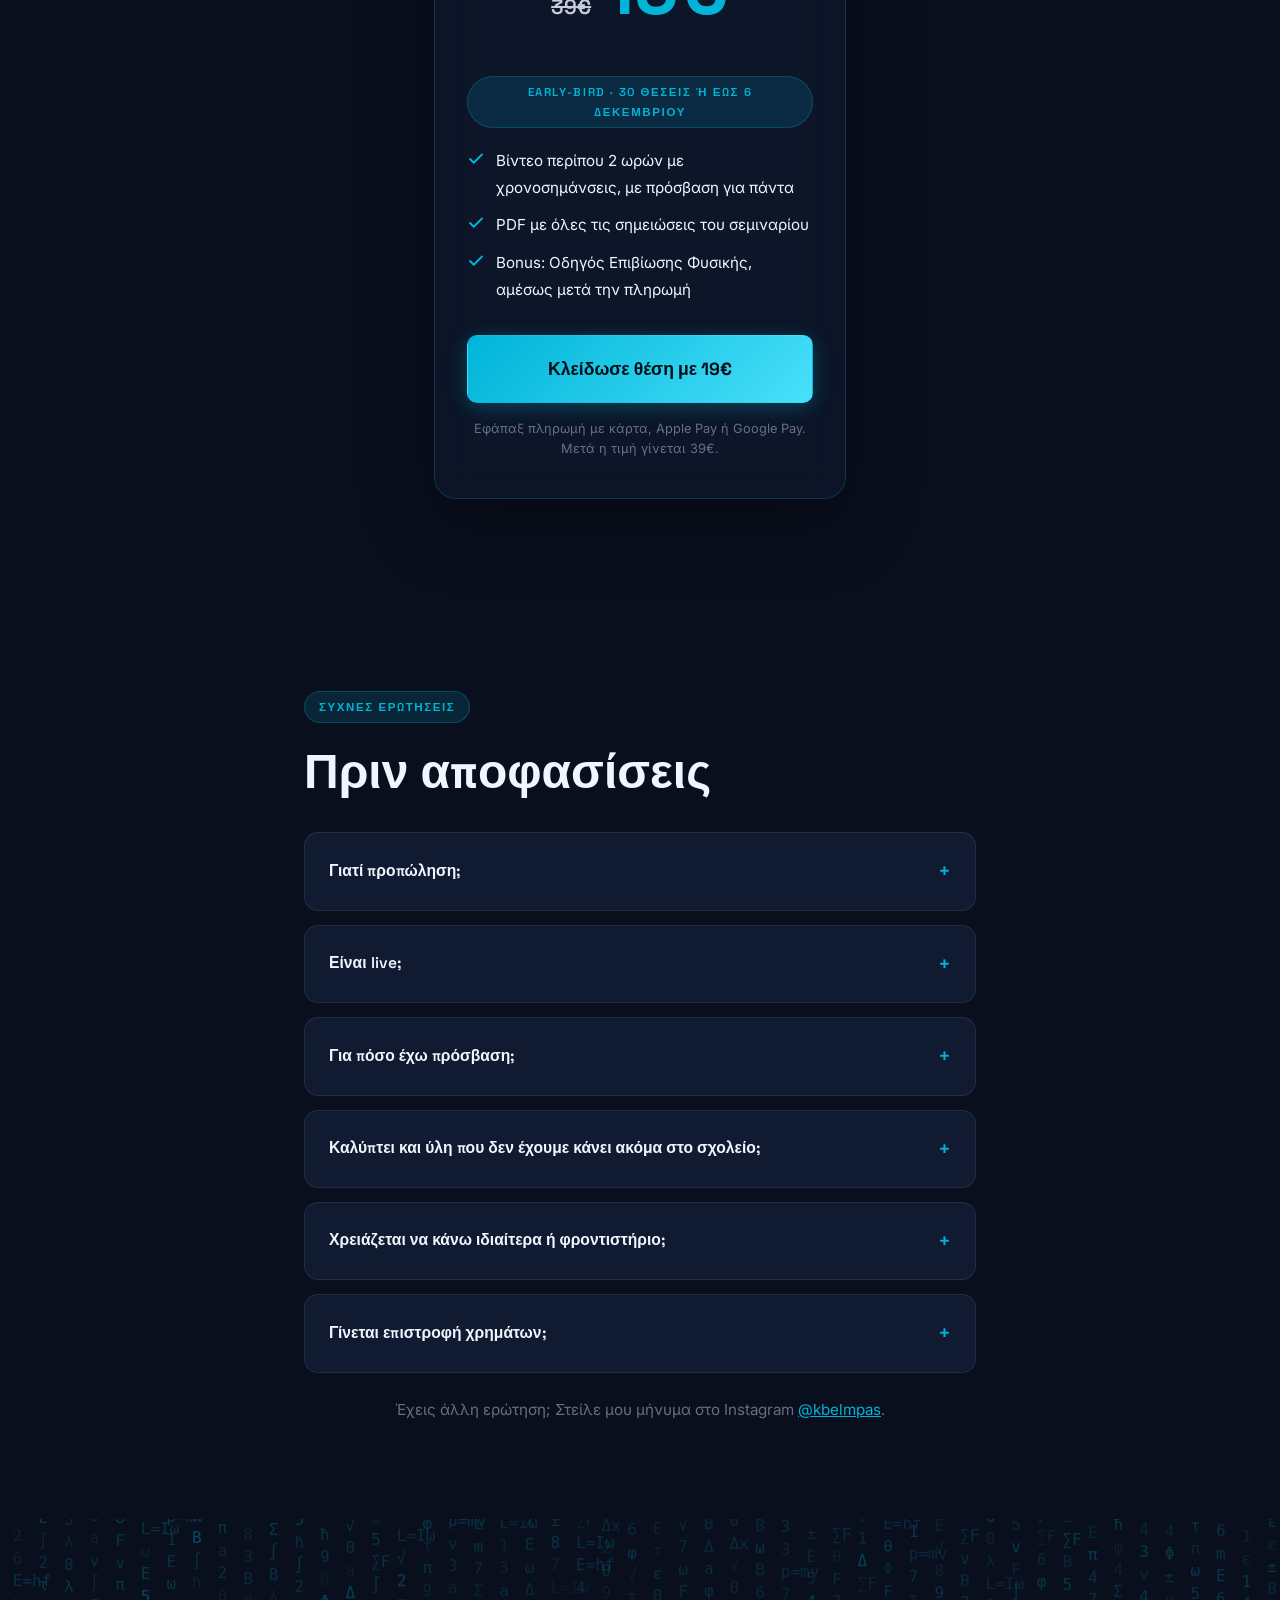
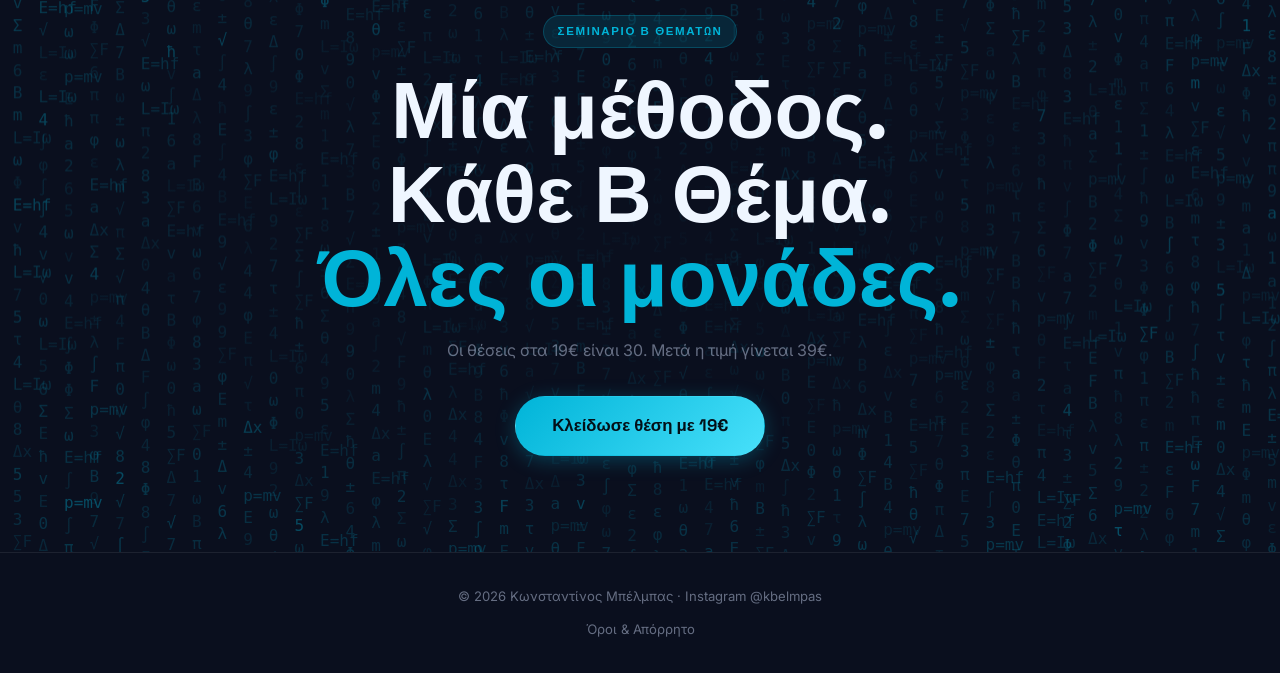
==== commit 2e3e27dd: "Σεμινάριο: link επιστροφής στο Υλικό για Μαθητές πάνω από το hero badge Co-Authored-By: Claude Opus " ====
--- a/seminario/index.html
+++ b/seminario/index.html
@@ -208,6 +208,10 @@
       margin-bottom: 0;
     }
 
+    #hero .back-link {
+      margin-bottom: 0.9rem;
+    }
+
     .hero-title {
       font-size: clamp(2.1rem, 5vw, 3.1rem);
       line-height: 1.18;
@@ -1227,6 +1231,7 @@
 
   <section id="hero">
     <div class="container">
+      <a href="/resources-mathites" class="back-link fade-in">← Πίσω στο Υλικό για Μαθητές</a>
       <div class="hero-badges fade-in">
         <span class="section-label">Προπώληση · Γ' Λυκείου</span>
       </div>
--- a/css/style.css
+++ b/css/style.css
@@ -1078,6 +1078,100 @@
   gap: 0.65rem;
 }
 
+.resource-grid--featured {
+  grid-template-columns: 1.3fr 1fr;
+}
+
+.resource-card--featured {
+  border: 2px solid var(--accent);
+  box-shadow: 0 0 24px rgba(34, 211, 238, 0.28);
+}
+
+.resource-card--featured:hover {
+  border-color: var(--accent);
+  box-shadow: 0 0 36px rgba(34, 211, 238, 0.42), 0 16px 40px rgba(0, 0, 0, 0.35);
+}
+
+[data-theme="light"] .resource-card--featured {
+  box-shadow: 0 0 24px rgba(2, 132, 199, 0.22);
+}
+
+[data-theme="light"] .resource-card--featured:hover {
+  border-color: var(--accent);
+  box-shadow: 0 0 36px rgba(2, 132, 199, 0.32), 0 16px 40px rgba(0, 0, 0, 0.1);
+}
+
+.resource-card--featured .resource-thumb {
+  background: linear-gradient(135deg, rgba(34, 211, 238, 0.55) 0%, #0B2447 100%);
+  color: #E6FCFF;
+}
+
+[data-theme="light"] .resource-card--featured .resource-thumb {
+  background: linear-gradient(135deg, #22D3EE 0%, #0B2447 100%);
+}
+
+.resource-badge-featured {
+  display: inline-flex;
+  align-items: center;
+  font-family: 'Space Grotesk', sans-serif;
+  font-size: 0.72rem;
+  font-weight: 700;
+  letter-spacing: 0.14em;
+  text-transform: uppercase;
+  color: #06121F;
+  background: var(--accent);
+  border-radius: 100px;
+  padding: 5px 14px;
+  margin-bottom: 0.75rem;
+}
+
+[data-theme="light"] .resource-badge-featured {
+  color: #FFFFFF;
+}
+
+.resource-note {
+  margin-top: 0.75rem;
+  font-size: 0.85rem !important;
+  color: var(--accent) !important;
+  font-weight: 500;
+}
+
+.resource-card--featured .resource-footer {
+  flex-direction: column;
+  align-items: stretch;
+}
+
+.resource-btn {
+  display: flex;
+  align-items: center;
+  justify-content: center;
+  gap: 0.4rem;
+  width: 100%;
+  padding: 14px 18px;
+  border-radius: 10px;
+  background: var(--accent);
+  color: #06121F;
+  font-family: 'Space Grotesk', sans-serif;
+  font-size: 0.98rem;
+  font-weight: 700;
+  transition: filter 0.2s ease, gap 0.2s ease;
+}
+
+[data-theme="light"] .resource-btn {
+  color: #FFFFFF;
+}
+
+.resource-card--featured:hover .resource-btn {
+  filter: brightness(1.08);
+  gap: 0.7rem;
+}
+
+@media (max-width: 768px) {
+  .resource-grid--featured {
+    grid-template-columns: 1fr;
+  }
+}
+
 /* ═══════════════════════════════════════════════════════════════════
    PRODUCT LANDING (ekinima.html, anaptixi.html, systima.html)
 ═══════════════════════════════════════════════════════════════════ */
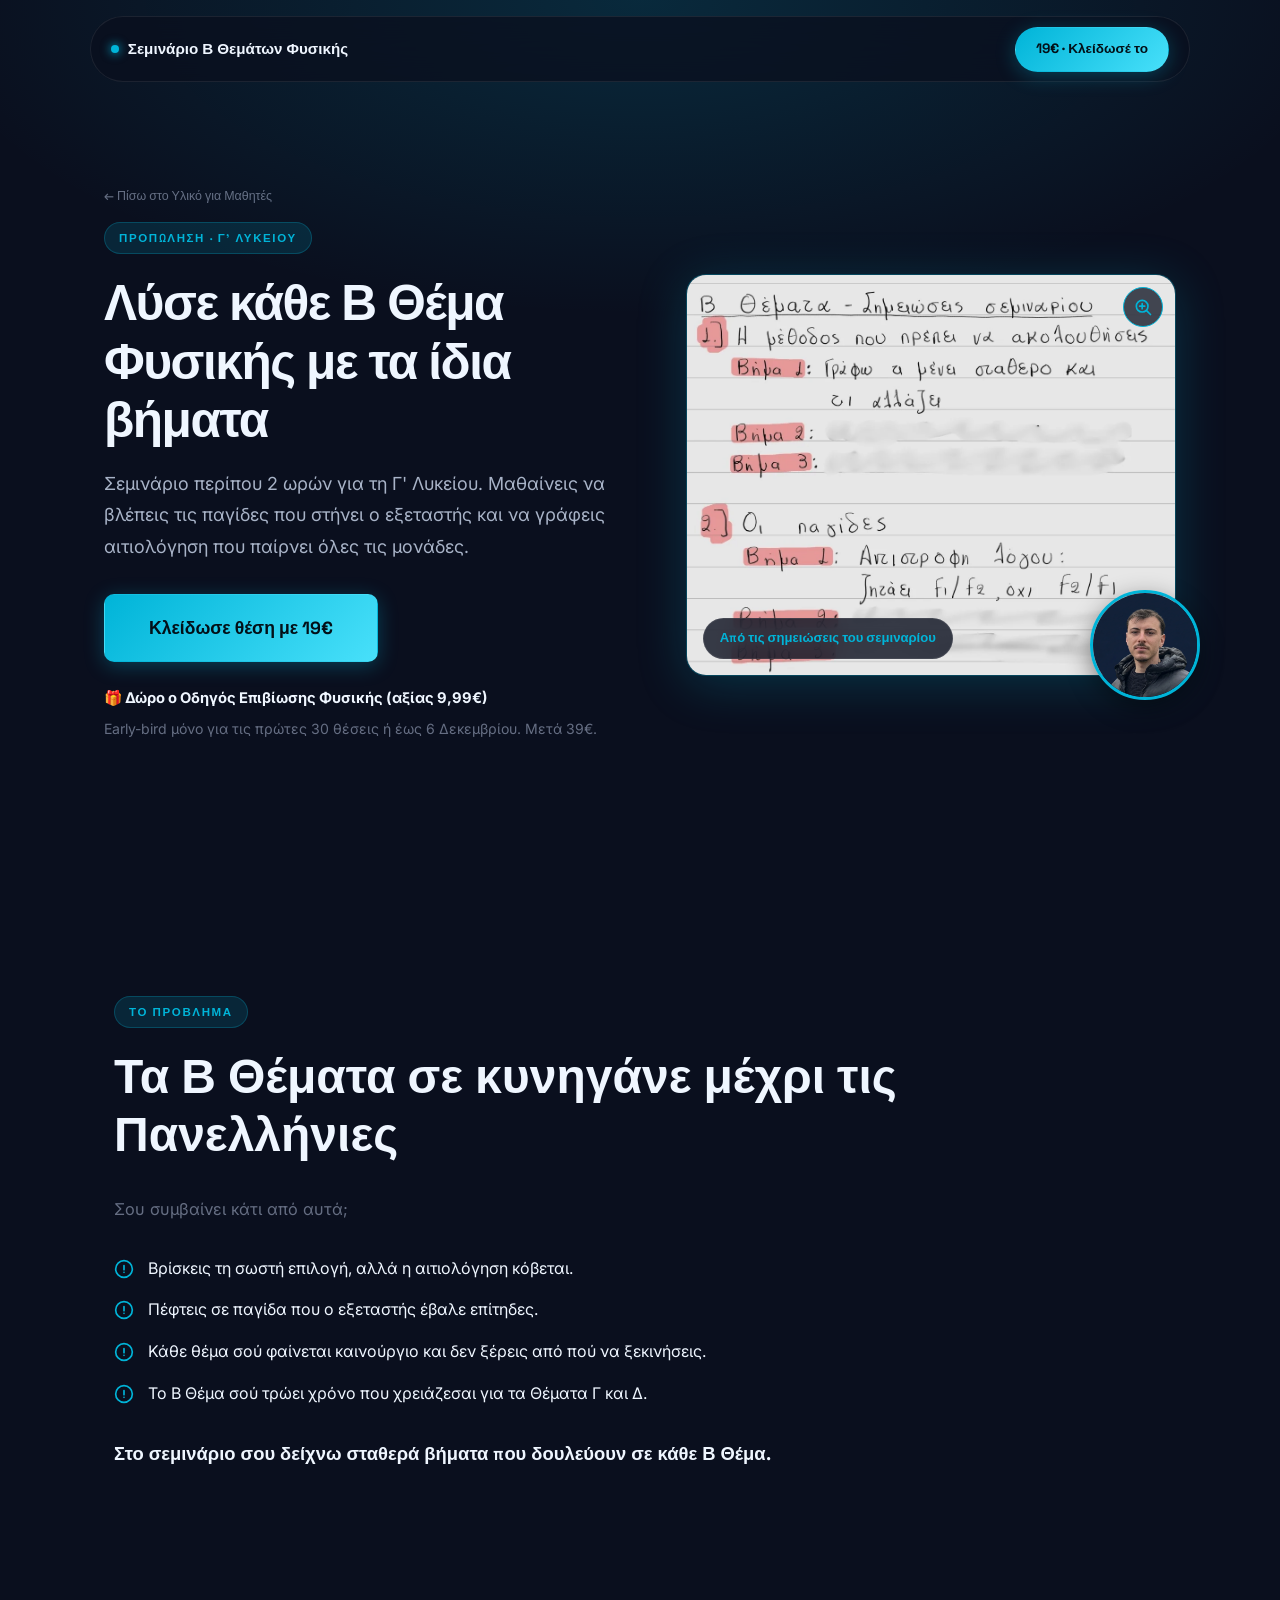
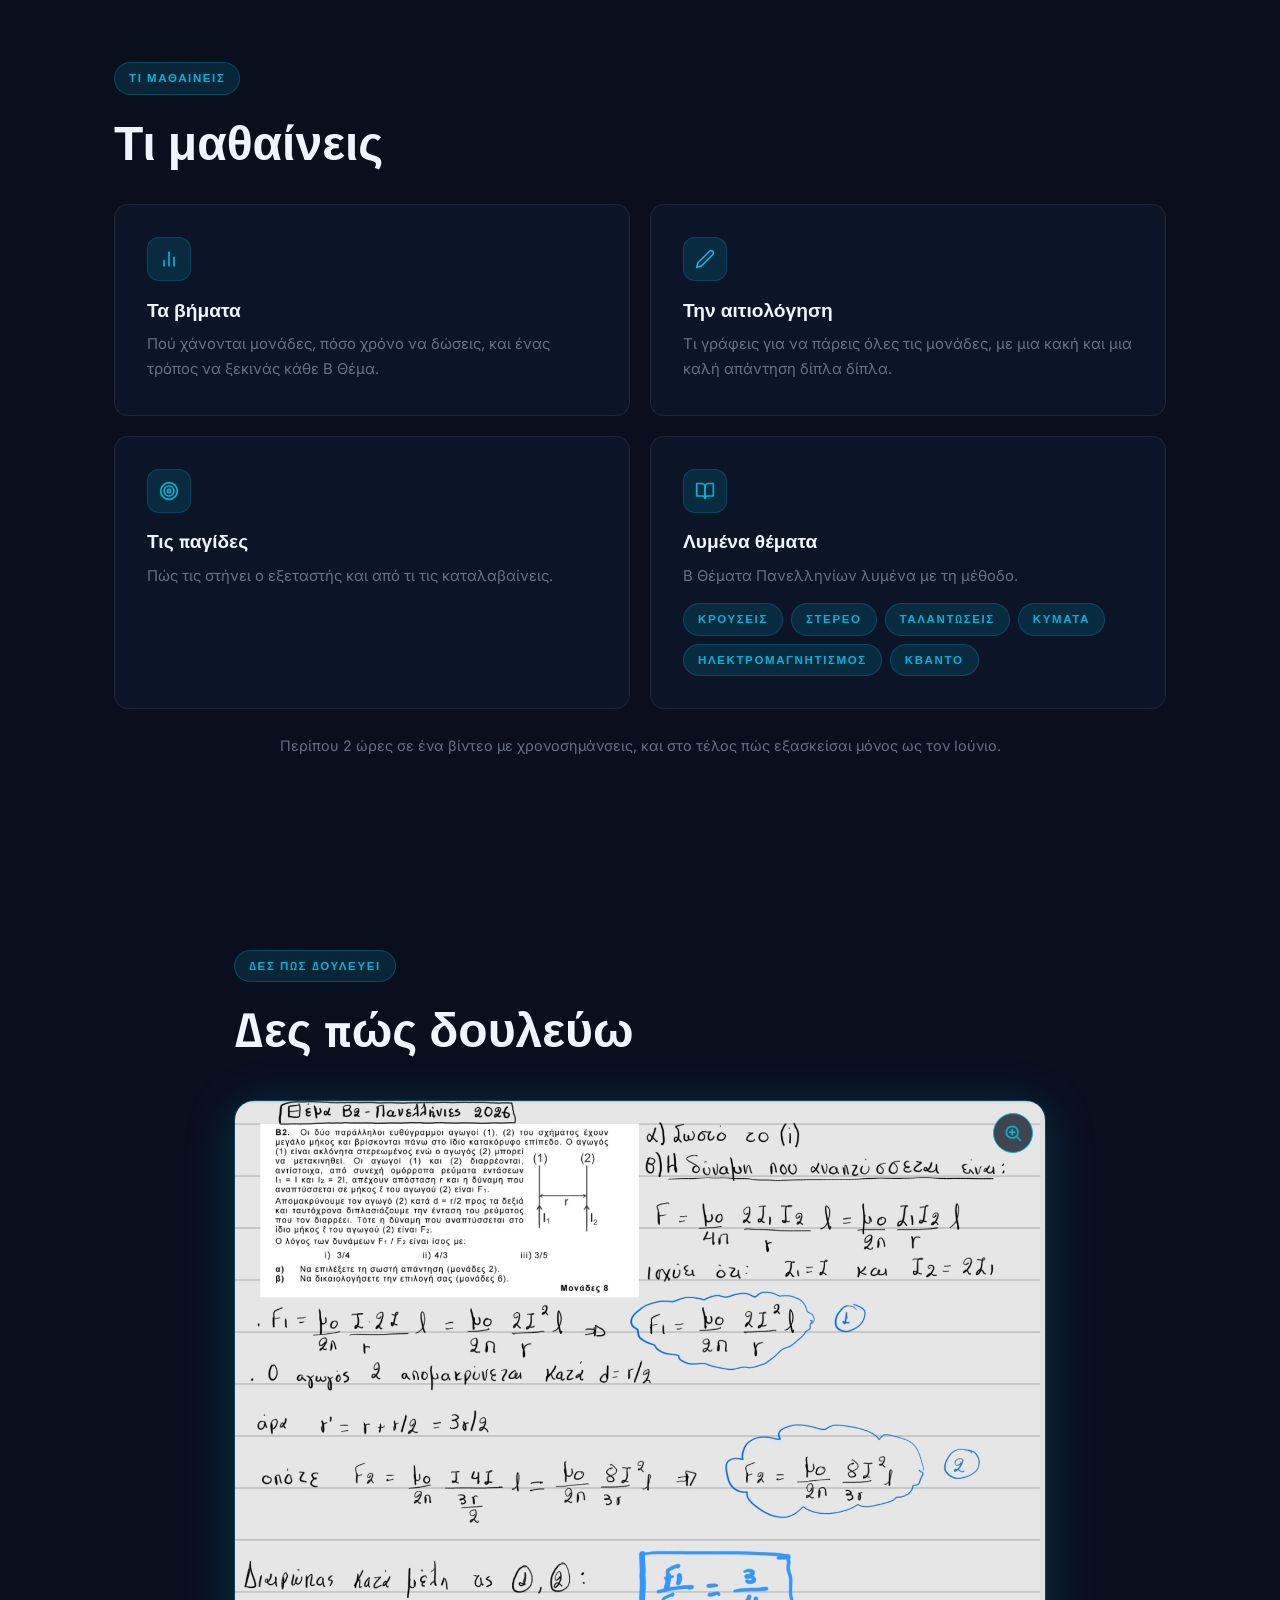
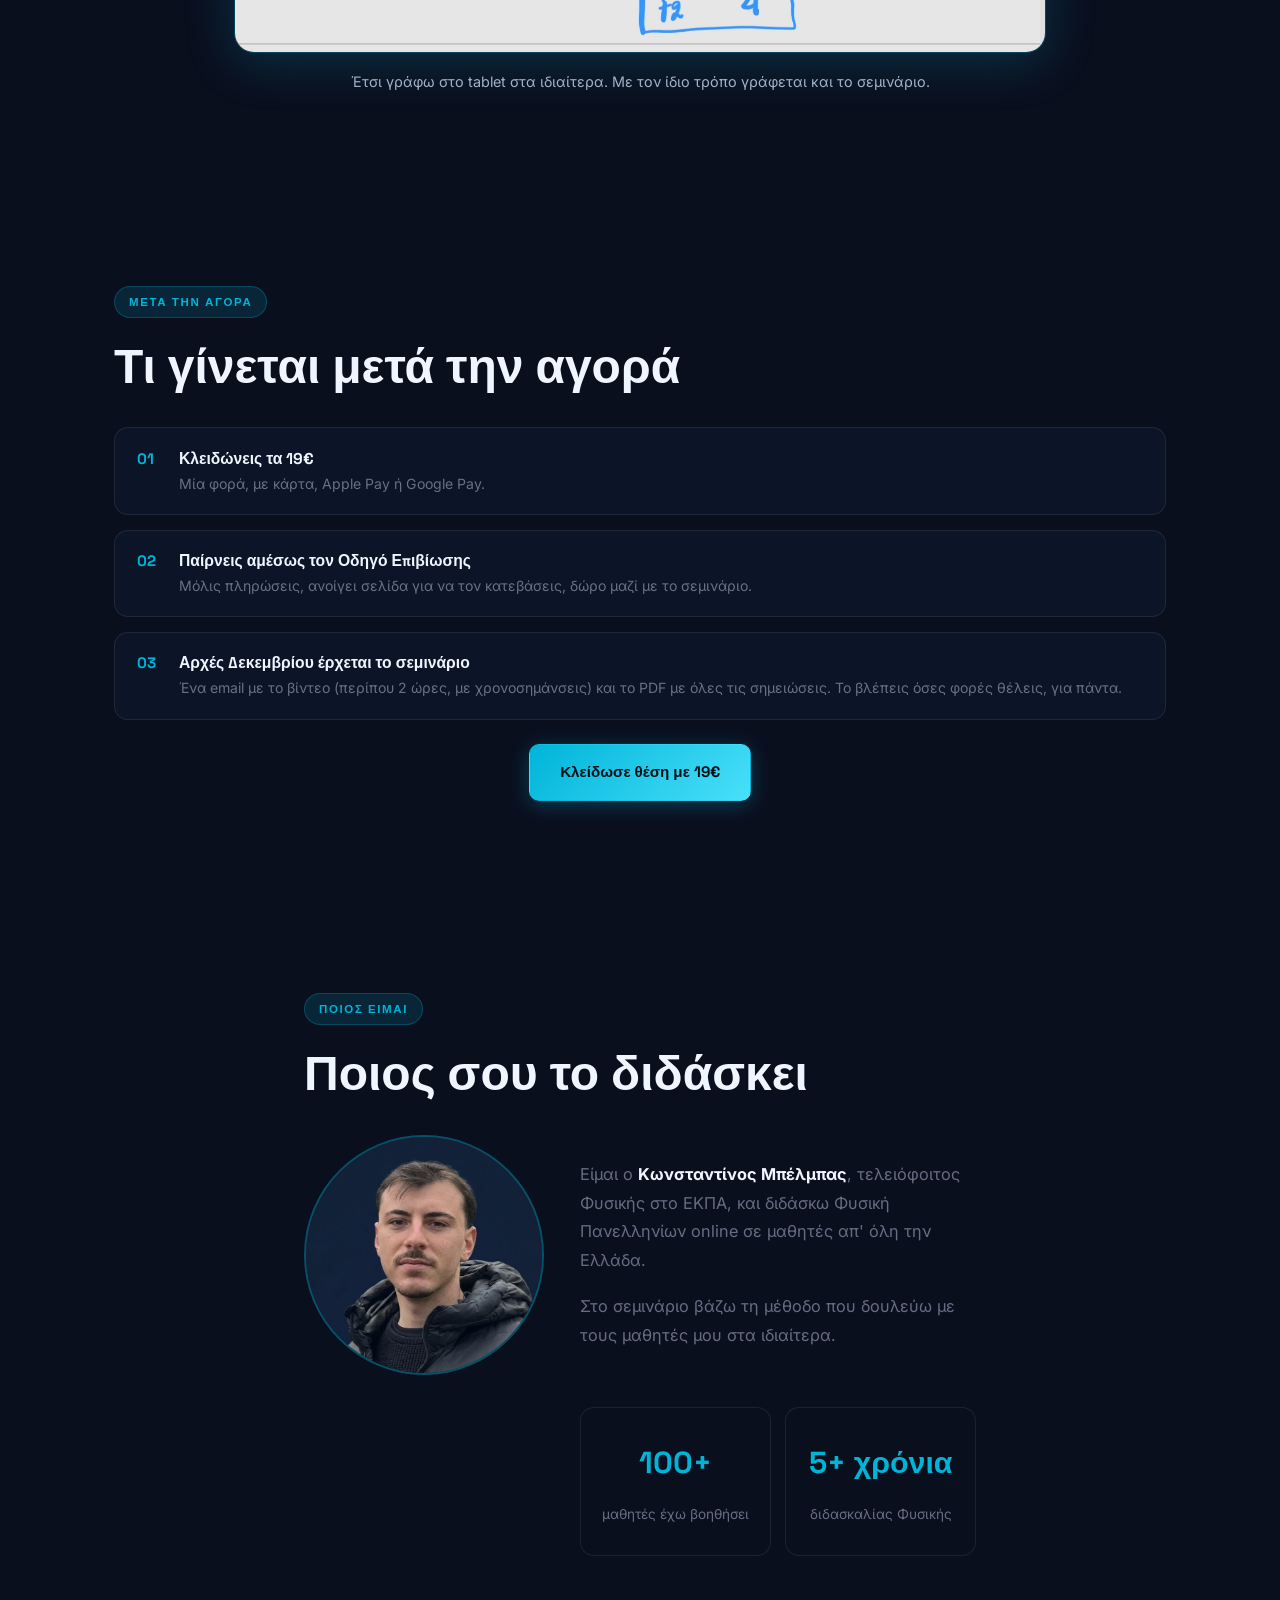
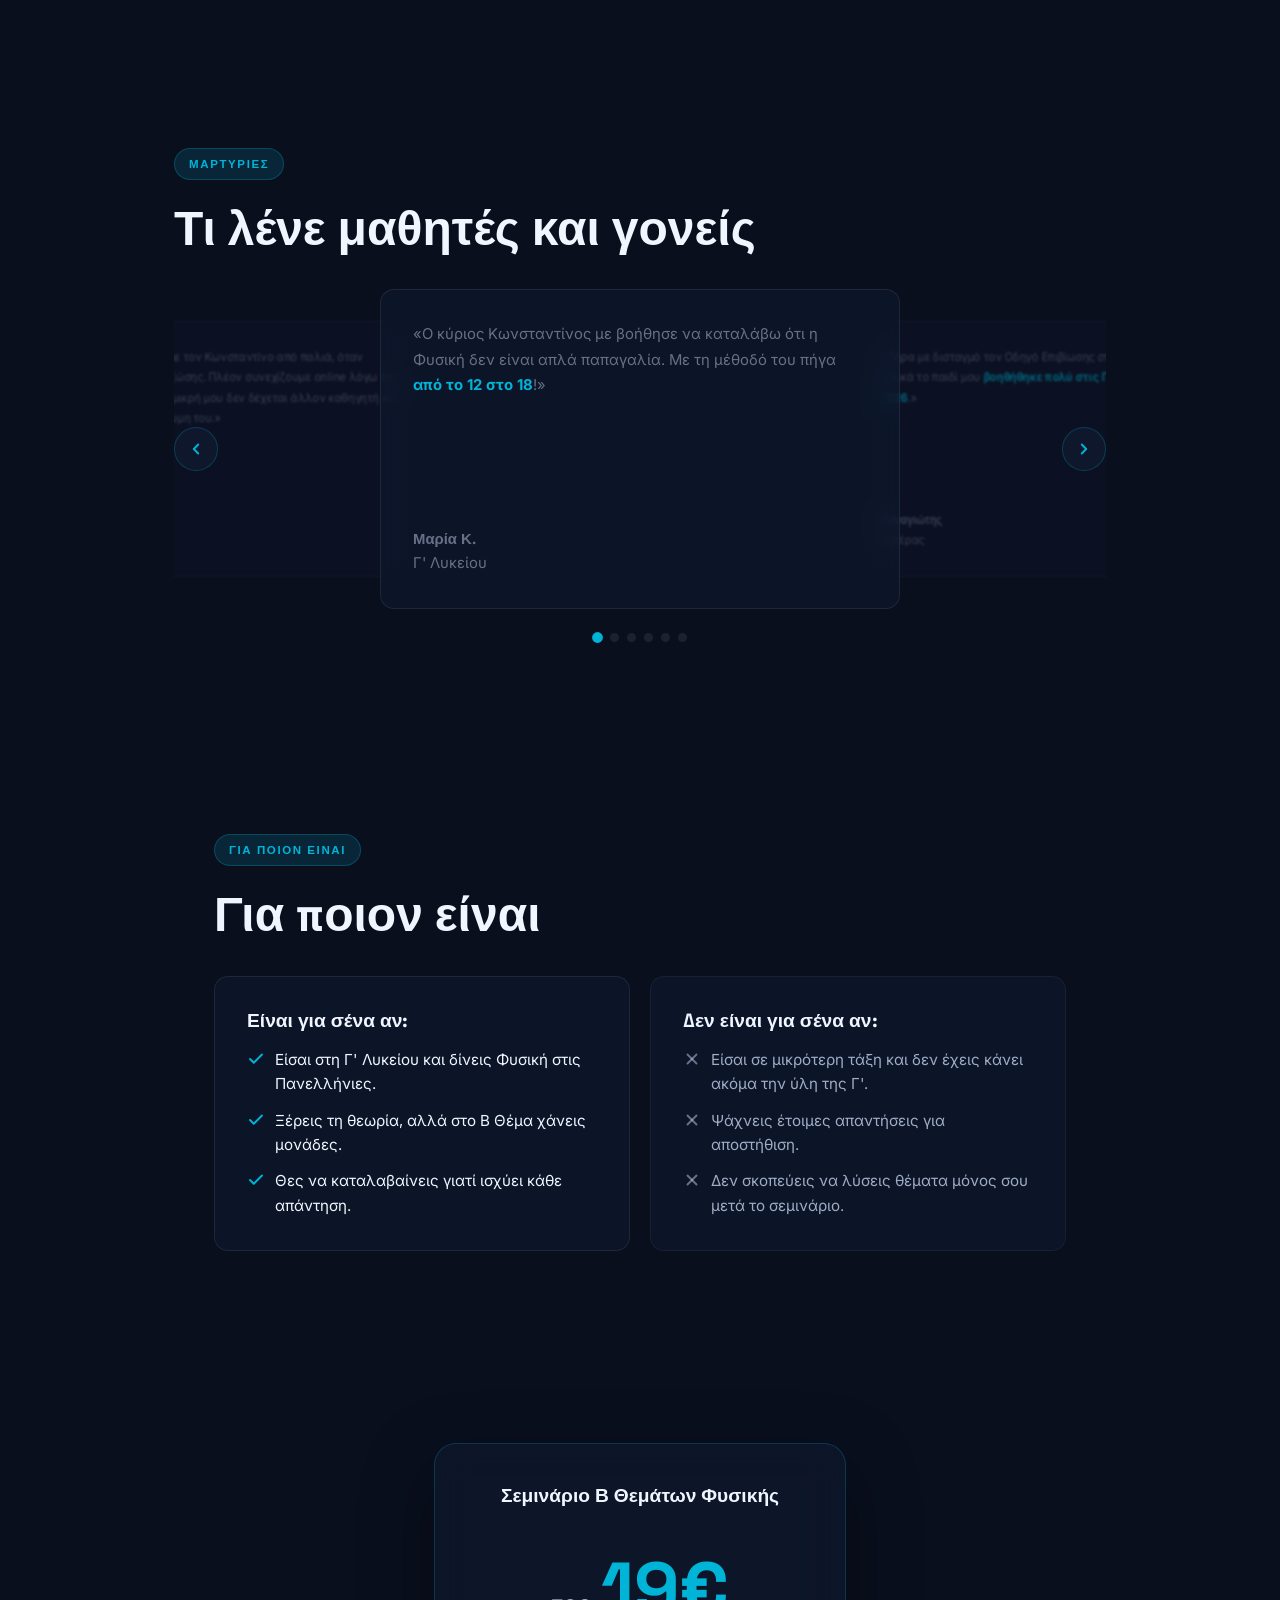
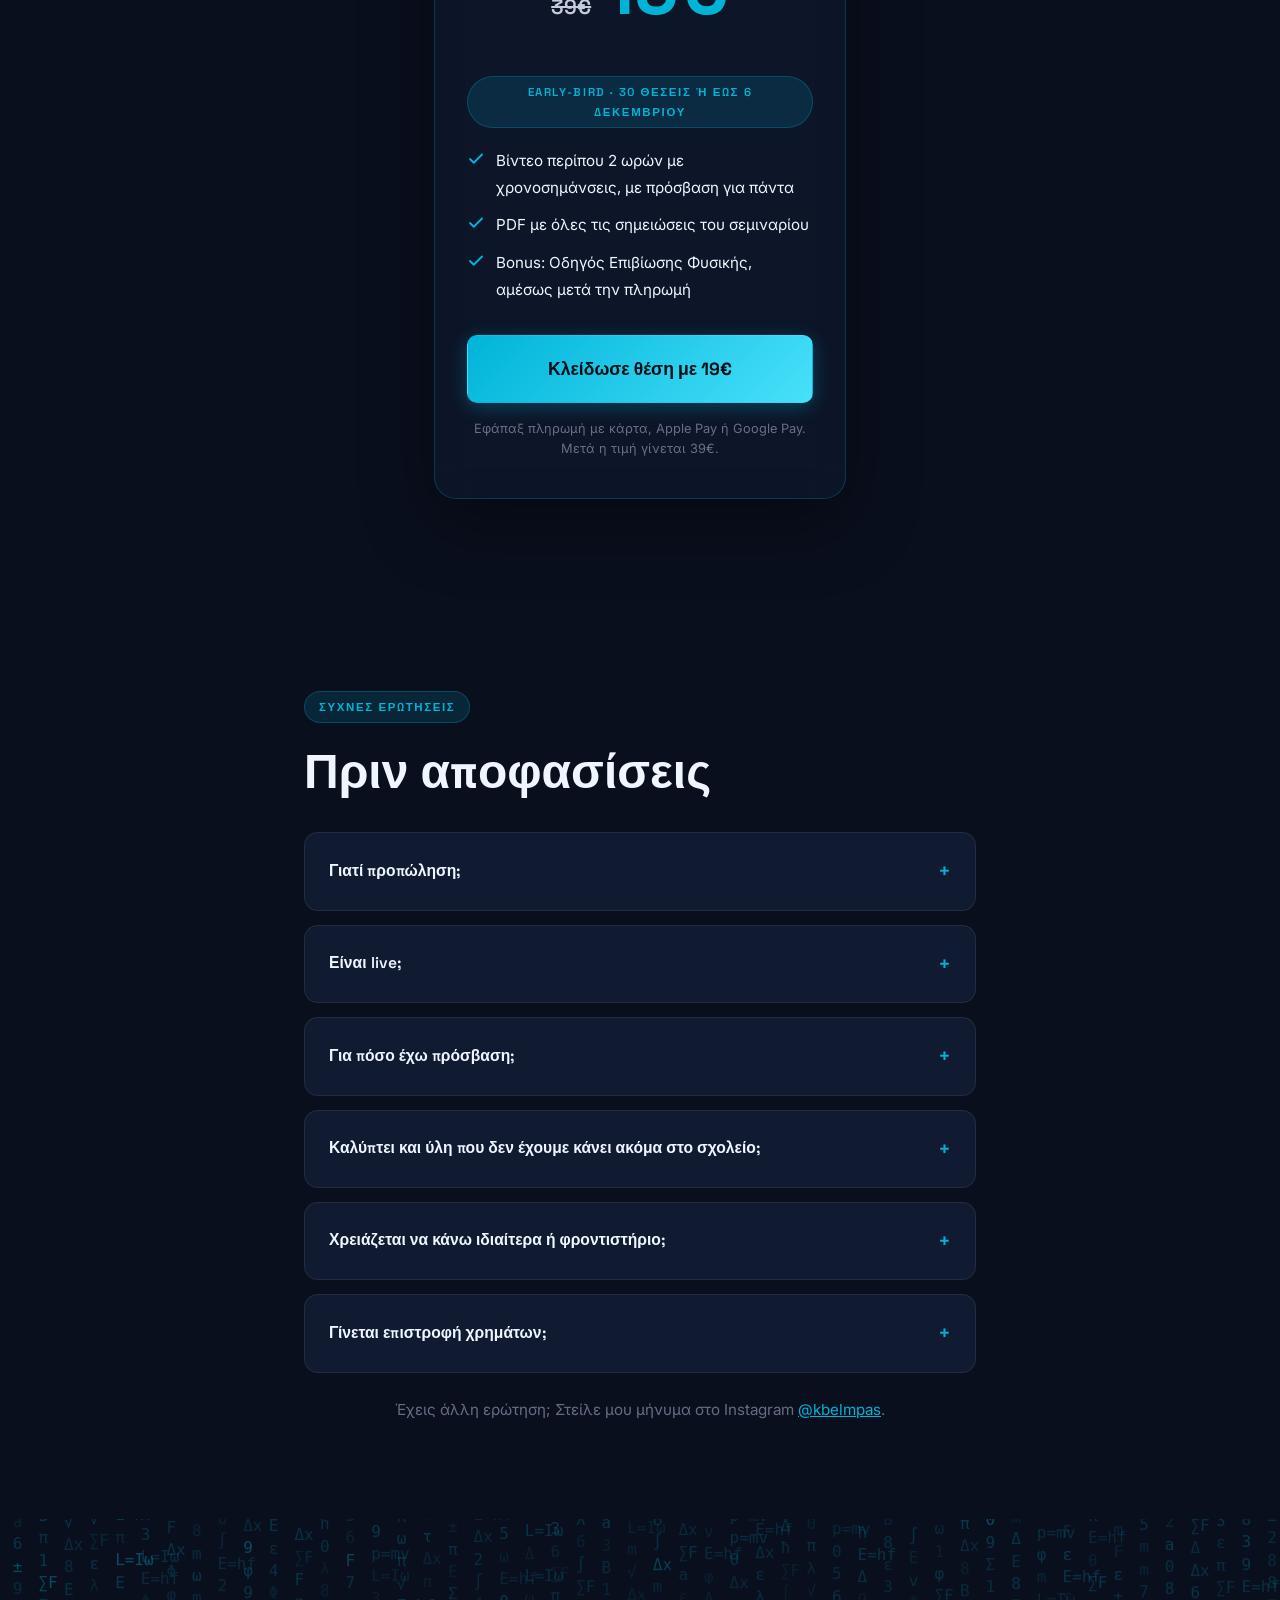
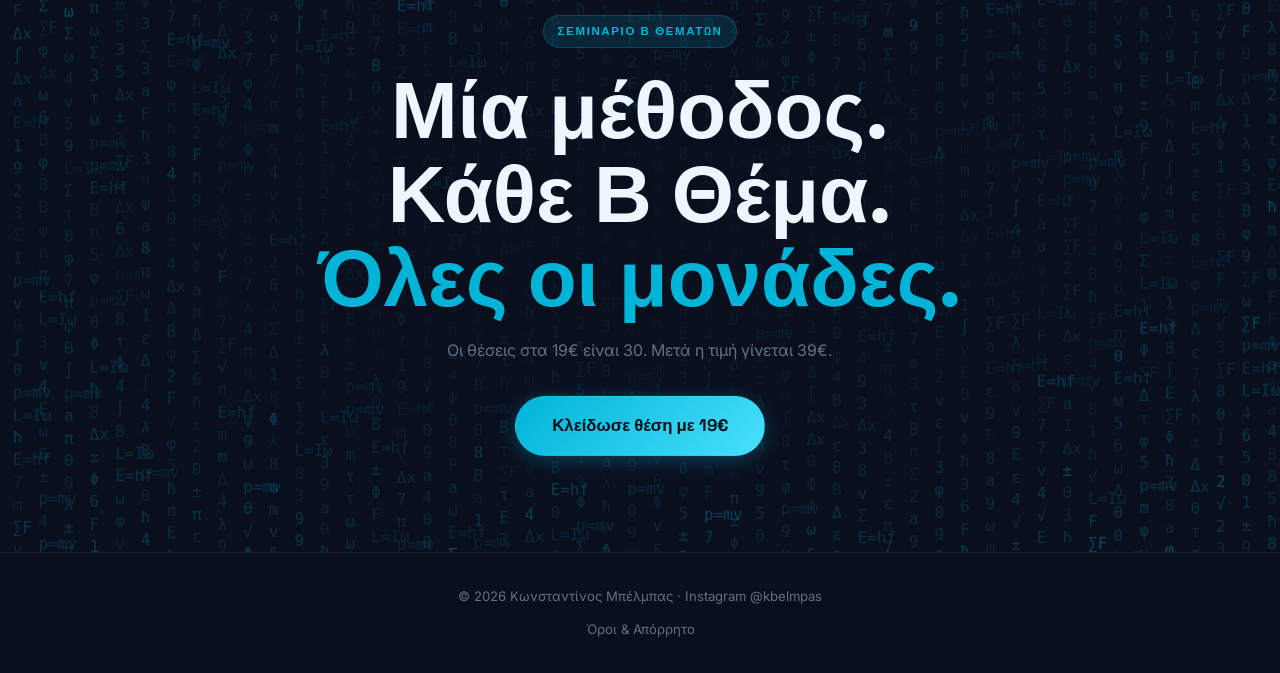
==== commit 4fd6d676: "Σεμινάριο: νέα OG εικόνα 1920x1080 και Twitter card στη σελίδα και στους όρους Co-Authored-By: Claud" ====
--- a/seminario/index.html
+++ b/seminario/index.html
@@ -55,7 +55,12 @@
   <meta name="description" content="Σεμινάριο περίπου 2 ωρών για τα Β Θέματα Φυσικής Πανελληνίων: τα βήματα, οι παγίδες και πώς γράφεις αιτιολόγηση για όλες τις μονάδες." />
   <meta property="og:title" content="Λύσε κάθε Β Θέμα Φυσικής με τα ίδια βήματα" />
   <meta property="og:description" content="Σεμινάριο περίπου 2 ωρών για τα Β Θέματα Φυσικής Πανελληνίων: τα βήματα, οι παγίδες και πώς γράφεις αιτιολόγηση για όλες τις μονάδες." />
-  <meta property="og:image" content="https://kbelmpas.gr/assets/seminario-preview.jpg.jpg" />
+  <meta property="og:image" content="https://kbelmpas.gr/assets/seminario-og.png?v=2" />
+  <meta property="og:image:width" content="1920" />
+  <meta property="og:image:height" content="1080" />
+  <meta property="og:image:type" content="image/png" />
+  <meta name="twitter:card" content="summary_large_image" />
+  <meta name="twitter:image" content="https://kbelmpas.gr/assets/seminario-og.png?v=2" />
   <meta property="og:type" content="website" />
   <link rel="preconnect" href="https://fonts.googleapis.com" />
   <link rel="preconnect" href="https://fonts.gstatic.com" crossorigin />
